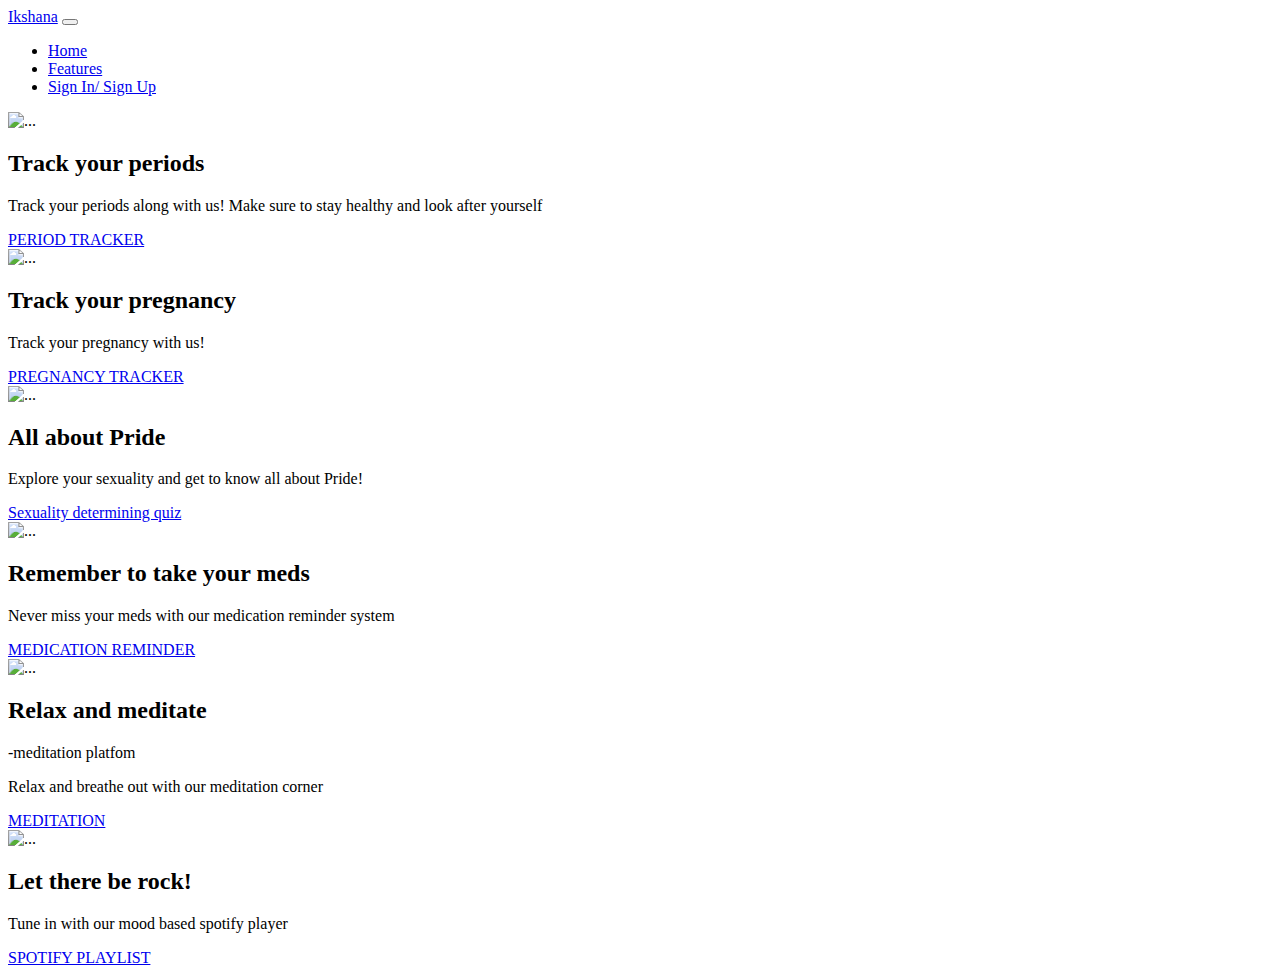
==== features.html @ ff48ab9d "Add files via upload" ====
<!DOCTYPE html>
<html lan='en'>

<head>
    <link rel="stylesheet" href="css/features.css" />
    <link rel="preconnect" href="https://fonts.googleapis.com">
        <link rel="preconnect" href="https://fonts.gstatic.com" crossorigin>
        <link href="https://fonts.googleapis.com/css2?family=Kaushan+Script&display=swap" rel="stylesheet">
</head>

<body style="background-color:rgb(255, 255, 255);"></body>

<body id="page-top">
    <nav class="navbar navbar-expand-lg navbar-dark navbar-custom fixed-top">
        <div class="container px-5">
            <a class="navbar-brand" href="#page-top">Ikshana</a>
            <button class="navbar-toggler" type="button" data-bs-toggle="collapse" data-bs-target="#navbarResponsive"
                aria-controls="navbarResponsive" aria-expanded="false" aria-label="Toggle navigation"><span
                    class="navbar-toggler-icon"></span></button>
            <div class="collapse navbar-collapse" id="navbarResponsive">
                <ul class="navbar-nav ms-auto">
                    <li class="nav-item"><a class="nav-link" href="home.html">Home</a></li>
                    <li class="nav-item"><a class="nav-link" href="features.html">Features</a></li>
                    <li class="nav-item"><a class="nav-link" href="login/login.html">Sign In/ Sign Up</a></li>
                    <div id="google_translate_element"></div>

                </ul>
            </div>
        </div>
    </nav>

    <div class="alan-btn"></div>
    
        <section>
            <div class="container px-5">
                <div class="row gx-5 align-items-center">
                    <div class="col-lg-6">
                        <div class="p-5"><img class="img-fluid rounded-circle" src="assets/img/5.png" alt="..." /></div>
                    </div>
                    <div class="col-lg-6">
                        <div class="p-5">
                            <h2 class="display-4">Track your periods</h2>

                            <p>Track your periods along with us! Make sure to stay healthy and look after yourself</p>
                            <a class="btn btn-primary btn-xl rounded-pill mt-5" href="period tracker/index.html">PERIOD TRACKER</a>
                            
                            
                            <!-- <p>-mood enhancing games</p> -->
                    </div>
                </div>
            </div>
        </div>
    </section>
    <!-- Content section 1-->
    <section id="scroll">
        <div class="container px-5">
            <div class="row gx-5 align-items-center">
                <div class="col-lg-6 order-lg-2">
                    <div class="p-5"><img class="img-fluid rounded-circle" src="assets/img/w.png" alt="..." /></div>
                </div>
                <div class="col-lg-6 order-lg-1">
                    <div class="p-5">
                        <h2 class="display-4">Track your pregnancy</h2>
                        <p>Track your pregnancy with us!</p>
                        <a class="btn btn-primary btn-xl rounded-pill mt-5" href="pregnancy_tracker/main.html">PREGNANCY
                            TRACKER</a>
                        

                    </div>
                </div>
            </div>
        </div>
    </section>
    <!-- Content section 2-->
    <section>
        <div class="container px-5">
            <div class="row gx-5 align-items-center">
                <div class="col-lg-6">
                    <div class="p-5"><img class="img-fluid rounded-circle"
                            src="assets/img/Screenshot 2022-05-06 at 13-50-47 website.png" alt="..." /></div>
                </div>
                <div class="col-lg-6">
                    <div class="p-5">
                        <h2 class="display-4">All about Pride</h2>
                        <p>Explore your sexuality and get to know all about Pride!</p>
                        <a class="btn btn-primary btn-xl rounded-pill mt-5" href="pride/pride.html">Sexuality
                            determining quiz</a>
                       
                    </div>
                </div>
            </div>
        </div>
    </section>
    <!-- Content section 3-->
    <section>
        <div class="container px-5">
            <div class="row gx-5 align-items-center">
                <div class="col-lg-6 order-lg-2">
                    <div class="p-5"><img class="img-fluid rounded-circle" src="assets/img/6.png" alt="..." /></div>
                </div>
                <div class="col-lg-6 order-lg-1">
                    <div class="p-5">
                        <h2 class="display-4">Remember to take your meds</h2>
                        <p>Never miss your meds with our medication reminder system</p>
                        <a class="btn btn-primary btn-xl rounded-pill mt-5"
                            href="medications_list/index.html">MEDICATION REMINDER</a>
                        
                    </div>
                </div>
            </div>
        </div>
    </section>
    <!-- Content section 4-->
    <section>
        <div class="container px-5">
            <div class="row gx-5 align-items-center">
                <div class="col-lg-6">
                    <div class="p-5"><img class="img-fluid rounded-circle" src="assets/img/2.jpg" alt="..." /></div>
                </div>
                <div class="col-lg-6">
                    <div class="p-5">
                        <h2 class="display-4">Relax and meditate</h2>
                        <p>-meditation platfom</p>
                        <p>Relax and breathe out with our meditation corner</p>
                        <a class="btn btn-primary btn-xl rounded-pill mt-5" href="meditation/index.html">MEDITATION</a>
                    </div>
                </div>
            </div>
        </div>
    </section>
    <!-- Content section 5-->
    <section>
        <div class="container px-5">
            <div class="row gx-5 align-items-center">
                <div class="col-lg-6 order-lg-2">
                    <div class="p-5"><img class="img-fluid rounded-circle" src="assets/img/4.png" alt="..." /></div>
                </div>
                <div class="col-lg-6 order-lg-1">
                    <div class="p-5">
                        <h2 class="display-4">Let there be rock!</h2>
                        <p>Tune in with our mood based spotify player</p>
                        <a class="btn btn-primary btn-xl rounded-pill mt-5" href="/playlist/index.html">SPOTIFY
                            PLAYLIST</a>
                    </div>
                </div>
            </div>
    </section>

    

    <script>
        var alanBtnInstance = alanBtn({
            key: "b0ca2efcc6668f9c048678373503c6542e956eca572e1d8b807a3e2338fdd0dc/stage",

            onCommand: function (commandData) {
                if (commandData.command === "features") {
                    //call client code that will react on the received command
                    console.log('anything')
                    window.location = ('http://127.0.0.1:5500/features.html')
                }

                if (commandData.command === "pergnancy") {
                    window.location = ('http://127.0.0.1:5500/pregnancy_tracker/main.html')
                }

                if (commandData.command === "meditate") {
                    window.location = ('http://127.0.0.1:5500/meditation/mediPlayer.html')
                }
            },

            rootEl: document.getElementById("alan-btn"),
        });
    </script>

    <script type="text/javascript">
        function googleTranslateElementInit() {
            new google.translate.TranslateElement({ pageLanguage: 'en' }, 'google_translate_element');
        }
    </script>

    <script type="text/javascript"
        src="//translate.google.com/translate_a/element.js?cb=googleTranslateElementInit"></script>

</body>

</html>
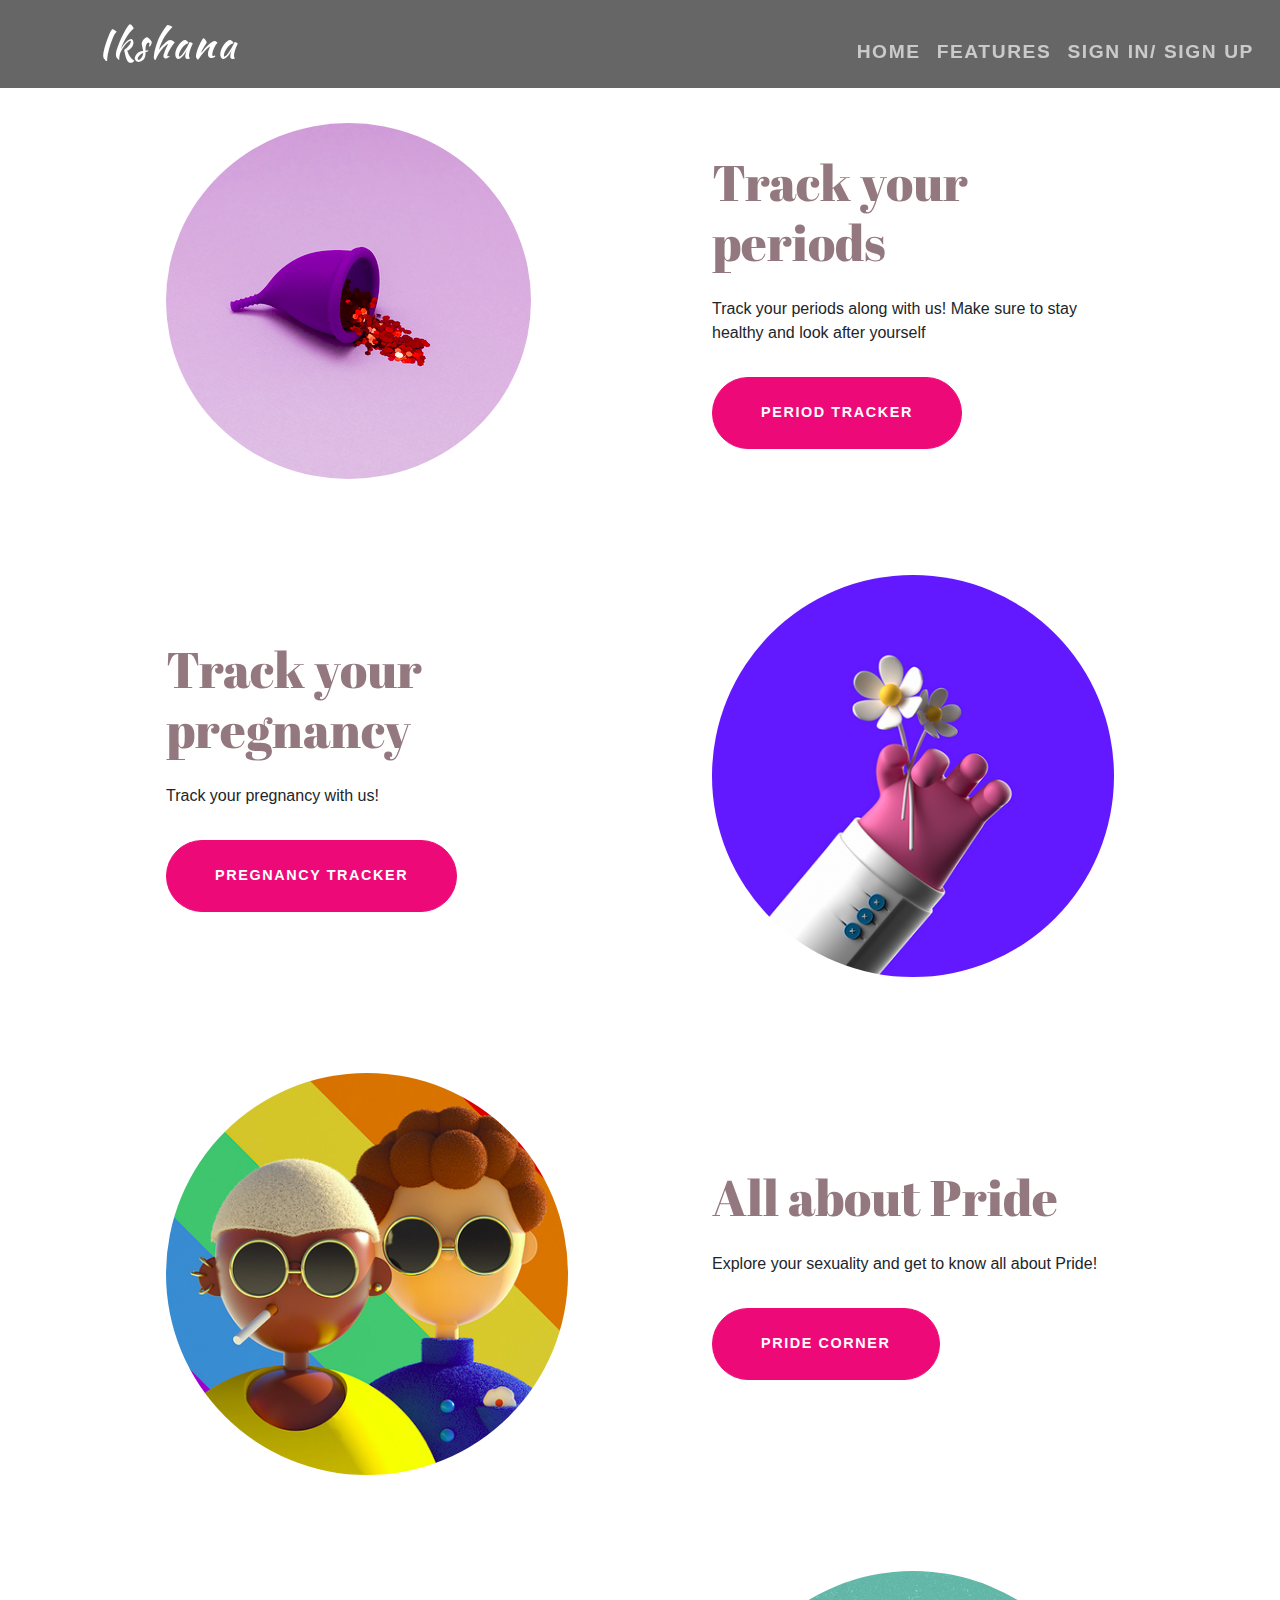
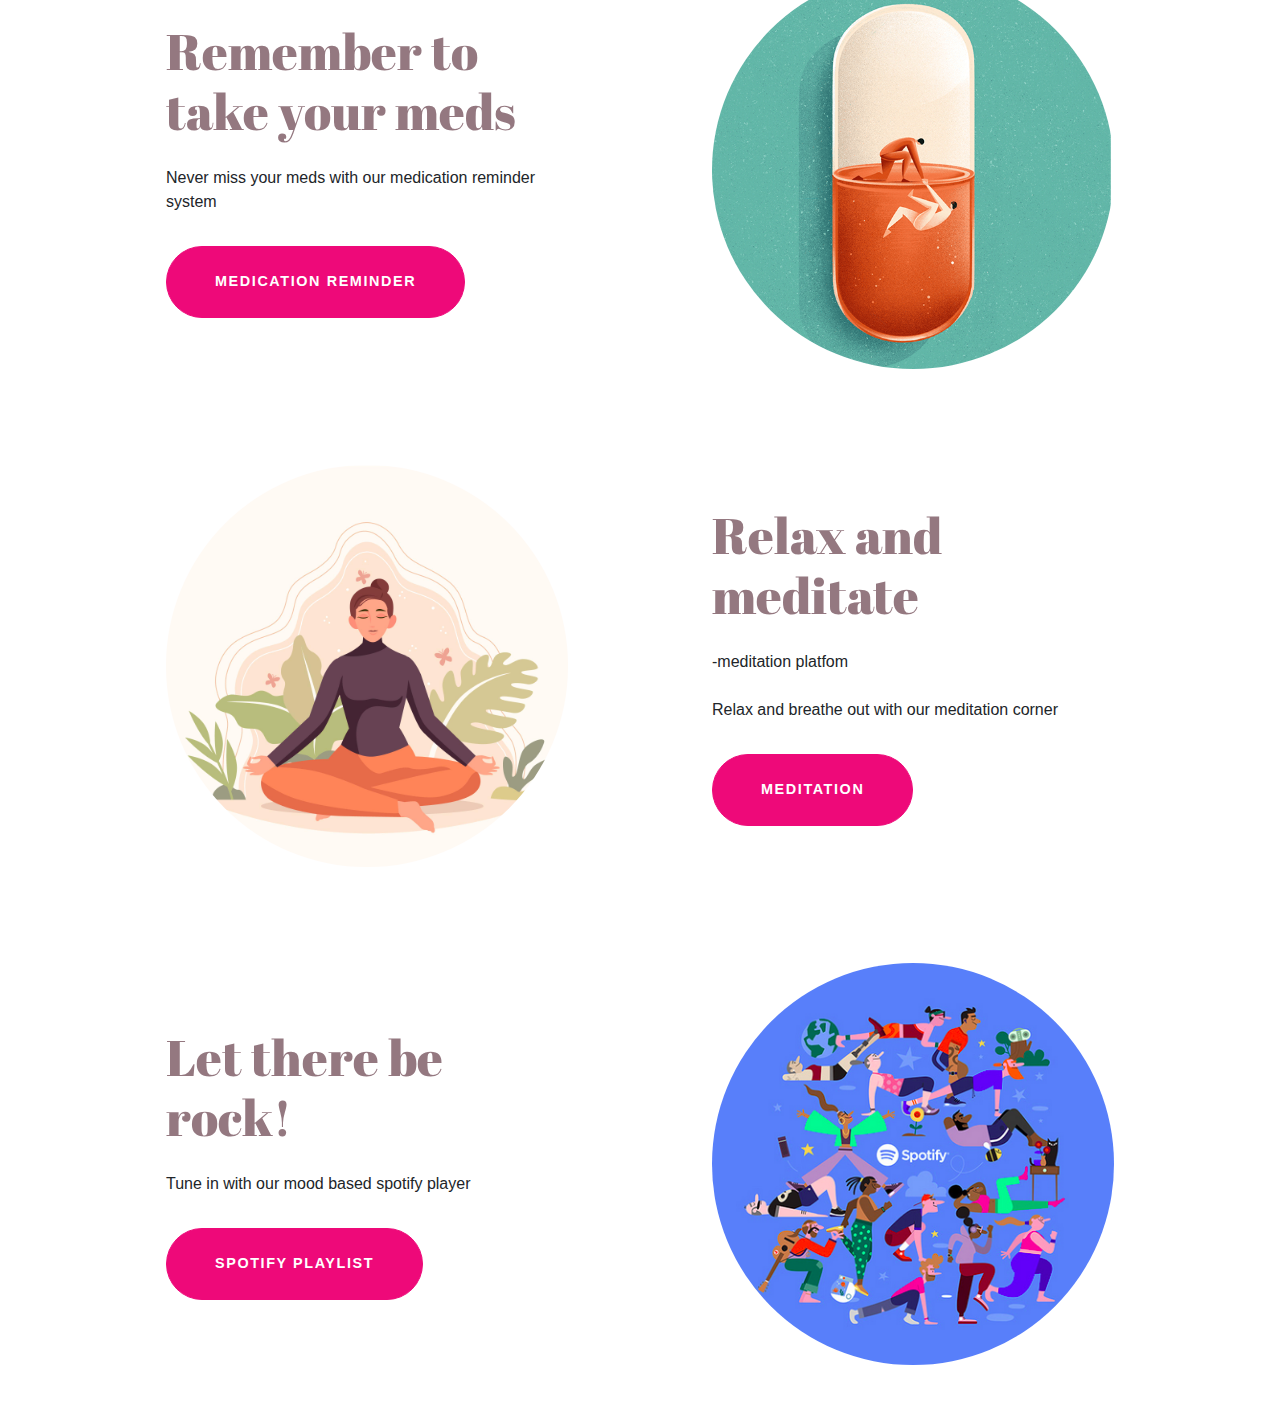
==== commit 587ca0a9: "update period and pregnancy tracker" ====
--- a/features.html
+++ b/features.html
@@ -83,8 +83,7 @@
                     <div class="p-5">
                         <h2 class="display-4">All about Pride</h2>
                         <p>Explore your sexuality and get to know all about Pride!</p>
-                        <a class="btn btn-primary btn-xl rounded-pill mt-5" href="pride/pride.html">Sexuality
-                            determining quiz</a>
+                        <a class="btn btn-primary btn-xl rounded-pill mt-5" href="pride/pride.html">Pride Corner</a>
                        
                     </div>
                 </div>
@@ -122,7 +121,7 @@
                         <h2 class="display-4">Relax and meditate</h2>
                         <p>-meditation platfom</p>
                         <p>Relax and breathe out with our meditation corner</p>
-                        <a class="btn btn-primary btn-xl rounded-pill mt-5" href="meditation/index.html">MEDITATION</a>
+                        <a class="btn btn-primary btn-xl rounded-pill mt-5" href="meditation/mediPlayer.html">MEDITATION</a>
                     </div>
                 </div>
             </div>
--- a/css/features.css
+++ b/css/features.css
@@ -0,0 +1,12412 @@
+@charset "UTF-8";
+
+@import url('https://fonts.googleapis.com/css2?family=Abril+Fatface&family=Corinthia:wght@400;700&family=Estonia&family=Meow+Script&family=MonteCarlo&family=Ubuntu&display=swap');
+/*!
+* Start Bootstrap - One Page Wonder v6.0.5 (https://startbootstrap.com/theme/one-page-wonder)
+* Copyright 2013-2022 Start Bootstrap
+* Licensed under MIT (https://github.com/StartBootstrap/startbootstrap-one-page-wonder/blob/master/LICENSE)
+*/
+/*!
+ * Bootstrap v5.1.3 (https://getbootstrap.com/)
+ * Copyright 2011-2021 The Bootstrap Authors
+ * Copyright 2011-2021 Twitter, Inc.
+ * Licensed under MIT (https://github.com/twbs/bootstrap/blob/main/LICENSE)
+ */
+
+body {
+  background-color: rgb(70, 153, 180);
+}
+
+:root {
+  --bs-blue: #0d6efd;
+  --bs-indigo: #6610f2;
+  --bs-purple: #6f42c1;
+  --bs-pink: #ee0979;
+  --bs-red: #dc3545;
+  --bs-orange: #ff6a00;
+  --bs-yellow: #ffc107;
+  --bs-green: #198754;
+  --bs-teal: #20c997;
+  --bs-cyan: #0dcaf0;
+  --bs-white: #fff;
+  --bs-gray: #6c757d;
+  --bs-gray-dark: #343a40;
+  --bs-gray-100: #f8f9fa;
+  --bs-gray-200: #e9ecef;
+  --bs-gray-300: #dee2e6;
+  --bs-gray-400: #ced4da;
+  --bs-gray-500: #adb5bd;
+  --bs-gray-600: #6c757d;
+  --bs-gray-700: #495057;
+  --bs-gray-800: #343a40;
+  --bs-gray-900: #212529;
+  --bs-primary: #ee0979;
+  --bs-secondary: #ff6a00;
+  --bs-success: #198754;
+  --bs-info: #0dcaf0;
+  --bs-warning: #ffc107;
+  --bs-danger: #dc3545;
+  --bs-light: #f8f9fa;
+  --bs-dark: #212529;
+  --bs-primary-rgb: 238, 9, 121;
+  --bs-secondary-rgb: 255, 106, 0;
+  --bs-success-rgb: 25, 135, 84;
+  --bs-info-rgb: 13, 202, 240;
+  --bs-warning-rgb: 255, 193, 7;
+  --bs-danger-rgb: 220, 53, 69;
+  --bs-light-rgb: 248, 249, 250;
+  --bs-dark-rgb: 33, 37, 41;
+  --bs-white-rgb: 255, 255, 255;
+  --bs-black-rgb: 0, 0, 0;
+  --bs-body-color-rgb: 33, 37, 41;
+  --bs-body-bg-rgb: 255, 255, 255;
+  --bs-font-sans-serif: system-ui, -apple-system, "Segoe UI", Roboto, "Helvetica Neue", Arial, "Noto Sans", "Liberation Sans", sans-serif, "Apple Color Emoji", "Segoe UI Emoji", "Segoe UI Symbol", "Noto Color Emoji";
+  --bs-font-monospace: SFMono-Regular, Menlo, Monaco, Consolas, "Liberation Mono", "Courier New", monospace;
+  --bs-gradient: linear-gradient(180deg, rgba(255, 255, 255, 0.15), rgba(255, 255, 255, 0));
+  --bs-body-font-family: Lato, -apple-system, BlinkMacSystemFont, Segoe UI, Roboto, Helvetica Neue, Arial, sans-serif, Apple Color Emoji, Segoe UI Emoji, Segoe UI Symbol, Noto Color Emoji;
+  --bs-body-font-size: 1rem;
+  --bs-body-font-weight: 400;
+  --bs-body-line-height: 1.5;
+  --bs-body-color: #212529;
+  --bs-body-bg: #fff;
+}
+
+*,
+*::before,
+*::after {
+  box-sizing: border-box;
+}
+
+@media (prefers-reduced-motion: no-preference) {
+  :root {
+    scroll-behavior: smooth;
+  }
+}
+
+body {
+  margin: 0;
+  font-family: var(--bs-body-font-family);
+  font-size: var(--bs-body-font-size);
+  font-weight: var(--bs-body-font-weight);
+  line-height: var(--bs-body-line-height);
+  color: var(--bs-body-color);
+  text-align: var(--bs-body-text-align);
+  background-color: var(--bs-body-bg);
+  -webkit-text-size-adjust: 100%;
+  -webkit-tap-highlight-color: rgba(0, 0, 0, 0);
+  padding-top: 75px;
+}
+
+hr {
+  margin: 1rem 0;
+  color: inherit;
+  background-color: currentColor;
+  border: 0;
+  opacity: 0.25;
+}
+
+hr:not([size]) {
+  height: 1px;
+}
+
+h6,
+.h6,
+h5,
+.h5,
+h4,
+.h4,
+h3,
+.h3,
+h2,
+.h2,
+h1,
+.h1 {
+  margin-top: 0;
+  margin-bottom: 0.5rem;
+  font-family: "Catamaran", -apple-system, BlinkMacSystemFont, "Segoe UI", Roboto, "Helvetica Neue", Arial, sans-serif, "Apple Color Emoji", "Segoe UI Emoji", "Segoe UI Symbol", "Noto Color Emoji";
+  font-weight: 800;
+  line-height: 1.2;
+}
+
+h1,
+.h1 {
+  font-size: calc(1.375rem + 1.5vw);
+}
+
+@media (min-width: 1200px) {
+
+  h1,
+  .h1 {
+    font-size: 2.5rem;
+  }
+}
+
+h2,
+.h2 {
+  font-size: calc(1.325rem + 0.9vw);
+}
+
+@media (min-width: 1200px) {
+
+  h2,
+  .h2 {
+    font-size: 2rem;
+  }
+}
+
+h3,
+.h3 {
+  font-size: calc(1.3rem + 0.6vw);
+}
+
+@media (min-width: 1200px) {
+
+  h3,
+  .h3 {
+    font-size: 1.75rem;
+  }
+}
+
+h4,
+.h4 {
+  font-size: calc(1.275rem + 0.3vw);
+}
+
+@media (min-width: 1200px) {
+
+  h4,
+  .h4 {
+    font-size: 1.5rem;
+  }
+}
+
+h5,
+.h5 {
+  font-size: 1.25rem;
+}
+
+h6,
+.h6 {
+  font-size: 1rem;
+}
+
+p {
+  margin-top: 1.5rem;
+  margin-bottom: 1rem;
+}
+
+abbr[title],
+abbr[data-bs-original-title] {
+  -webkit-text-decoration: underline dotted;
+  text-decoration: underline dotted;
+  cursor: help;
+  -webkit-text-decoration-skip-ink: none;
+  text-decoration-skip-ink: none;
+}
+
+address {
+  margin-bottom: 1rem;
+  font-style: normal;
+  line-height: inherit;
+}
+
+ol,
+ul {
+  padding-left: 2rem;
+}
+
+ol,
+ul,
+dl {
+  margin-top: 0;
+  margin-bottom: 1rem;
+}
+
+ol ol,
+ul ul,
+ol ul,
+ul ol {
+  margin-bottom: 0;
+}
+
+dt {
+  font-weight: 700;
+}
+
+dd {
+  margin-bottom: 0.5rem;
+  margin-left: 0;
+}
+
+blockquote {
+  margin: 0 0 1rem;
+}
+
+b,
+strong {
+  font-weight: bolder;
+}
+
+small,
+.small {
+  font-size: 0.875em;
+}
+
+mark,
+.mark {
+  padding: 0.2em;
+  background-color: #fcf8e3;
+}
+
+sub,
+sup {
+  position: relative;
+  font-size: 0.75em;
+  line-height: 0;
+  vertical-align: baseline;
+}
+
+sub {
+  bottom: -0.25em;
+}
+
+sup {
+  top: -0.5em;
+}
+
+a {
+  color: #ee0979;
+  text-decoration: underline;
+}
+
+a:hover {
+  color: #be0761;
+}
+
+a:not([href]):not([class]),
+a:not([href]):not([class]):hover {
+  color: inherit;
+  text-decoration: none;
+}
+
+pre,
+code,
+kbd,
+samp {
+  font-family: var(--bs-font-monospace);
+  font-size: 1em;
+  direction: ltr
+    /* rtl:ignore */
+  ;
+  unicode-bidi: bidi-override;
+}
+
+pre {
+  display: block;
+  margin-top: 0;
+  margin-bottom: 1rem;
+  overflow: auto;
+  font-size: 0.875em;
+}
+
+pre code {
+  font-size: inherit;
+  color: inherit;
+  word-break: normal;
+}
+
+code {
+  font-size: 0.875em;
+  color: #ee0979;
+  word-wrap: break-word;
+}
+
+a>code {
+  color: inherit;
+}
+
+kbd {
+  padding: 0.2rem 0.4rem;
+  font-size: 0.875em;
+  color: #fff;
+  background-color: #212529;
+  border-radius: 0.2rem;
+}
+
+kbd kbd {
+  padding: 0;
+  font-size: 1em;
+  font-weight: 700;
+}
+
+figure {
+  margin: 0 0 1rem;
+}
+
+img,
+svg {
+  vertical-align: middle;
+}
+
+table {
+  caption-side: bottom;
+  border-collapse: collapse;
+}
+
+caption {
+  padding-top: 0.5rem;
+  padding-bottom: 0.5rem;
+  color: #6c757d;
+  text-align: left;
+}
+
+th {
+  text-align: inherit;
+  text-align: -webkit-match-parent;
+}
+
+thead,
+tbody,
+tfoot,
+tr,
+td,
+th {
+  border-color: inherit;
+  border-style: solid;
+  border-width: 0;
+}
+
+label {
+  display: inline-block;
+}
+
+button {
+  border-radius: 0;
+}
+
+button:focus:not(:focus-visible) {
+  outline: 0;
+}
+
+input,
+button,
+select,
+optgroup,
+textarea {
+  margin: 0;
+  font-family: inherit;
+  font-size: inherit;
+  line-height: inherit;
+}
+
+button,
+select {
+  text-transform: none;
+}
+
+[role=button] {
+  cursor: pointer;
+}
+
+select {
+  word-wrap: normal;
+}
+
+select:disabled {
+  opacity: 1;
+}
+
+[list]::-webkit-calendar-picker-indicator {
+  display: none;
+}
+
+button,
+[type=button],
+[type=reset],
+[type=submit] {
+  -webkit-appearance: button;
+}
+
+button:not(:disabled),
+[type=button]:not(:disabled),
+[type=reset]:not(:disabled),
+[type=submit]:not(:disabled) {
+  cursor: pointer;
+}
+
+::-moz-focus-inner {
+  padding: 0;
+  border-style: none;
+}
+
+textarea {
+  resize: vertical;
+}
+
+fieldset {
+  min-width: 0;
+  padding: 0;
+  margin: 0;
+  border: 0;
+}
+
+legend {
+  float: left;
+  width: 100%;
+  padding: 0;
+  margin-bottom: 0.5rem;
+  font-size: calc(1.275rem + 0.3vw);
+  line-height: inherit;
+}
+
+@media (min-width: 1200px) {
+  legend {
+    font-size: 1.5rem;
+  }
+}
+
+legend+* {
+  clear: left;
+}
+
+::-webkit-datetime-edit-fields-wrapper,
+::-webkit-datetime-edit-text,
+::-webkit-datetime-edit-minute,
+::-webkit-datetime-edit-hour-field,
+::-webkit-datetime-edit-day-field,
+::-webkit-datetime-edit-month-field,
+::-webkit-datetime-edit-year-field {
+  padding: 0;
+}
+
+::-webkit-inner-spin-button {
+  height: auto;
+}
+
+[type=search] {
+  outline-offset: -2px;
+  -webkit-appearance: textfield;
+}
+
+/* rtl:raw:
+[type="tel"],
+[type="url"],
+[type="email"],
+[type="number"] {
+  direction: ltr;
+}
+*/
+::-webkit-search-decoration {
+  -webkit-appearance: none;
+}
+
+::-webkit-color-swatch-wrapper {
+  padding: 0;
+}
+
+::-webkit-file-upload-button {
+  font: inherit;
+}
+
+::file-selector-button {
+  font: inherit;
+}
+
+::-webkit-file-upload-button {
+  font: inherit;
+  -webkit-appearance: button;
+}
+
+output {
+  display: inline-block;
+}
+
+iframe {
+  border: 0;
+}
+
+summary {
+  display: list-item;
+  cursor: pointer;
+}
+
+progress {
+  vertical-align: baseline;
+}
+
+[hidden] {
+  display: none !important;
+}
+
+.lead {
+  font-size: 1.25rem;
+  font-weight: 300;
+}
+
+.display-1 {
+  font-size: calc(1.625rem + 4.5vw);
+  font-weight: 300;
+  line-height: 1.2;
+}
+
+@media (min-width: 1200px) {
+  .display-1 {
+    font-size: 5rem;
+  }
+}
+
+.display-2 {
+  font-size: calc(1.575rem + 3.9vw);
+  font-weight: 300;
+  line-height: 1.2;
+}
+
+@media (min-width: 1200px) {
+  .display-2 {
+    font-size: 4.5rem;
+  }
+}
+
+.display-3 {
+  font-size: calc(1.525rem + 3.3vw);
+  font-weight: 300;
+  line-height: 1.2;
+}
+
+@media (min-width: 1200px) {
+  .display-3 {
+    font-size: 4rem;
+  }
+}
+
+.display-4 {
+  font-size: calc(1.275rem + 2.3vw) !important;
+  font-weight: 300;
+  line-height: 1.2;
+  font-family: 'Abril Fatface', cursive;
+  color: rgba(110, 72, 83, 0.736);
+}
+
+@media (min-width: 1200px) {
+  .display-4 {
+    font-size: 3.5rem;
+  }
+}
+
+.display-5 {
+  font-size: calc(1.425rem + 2.1vw);
+  font-weight: 300;
+  line-height: 1.2;
+}
+
+@media (min-width: 1200px) {
+  .display-5 {
+    font-size: 3rem;
+  }
+}
+
+.display-6 {
+  font-size: calc(1.375rem + 1.5vw);
+  font-weight: 300;
+  line-height: 1.2;
+}
+
+@media (min-width: 1200px) {
+  .display-6 {
+    font-size: 2.5rem;
+  }
+}
+
+.list-unstyled {
+  padding-left: 0;
+  list-style: none;
+}
+
+.list-inline {
+  padding-left: 0;
+  list-style: none;
+}
+
+.list-inline-item {
+  display: inline-block;
+}
+
+.list-inline-item:not(:last-child) {
+  margin-right: 0.5rem;
+}
+
+.initialism {
+  font-size: 0.875em;
+  text-transform: uppercase;
+}
+
+.blockquote {
+  margin-bottom: 1rem;
+  font-size: 1.25rem;
+}
+
+.blockquote> :last-child {
+  margin-bottom: 0;
+}
+
+.blockquote-footer {
+  margin-top: -1rem;
+  margin-bottom: 1rem;
+  font-size: 0.875em;
+  color: #6c757d;
+}
+
+.blockquote-footer::before {
+  content: "— ";
+}
+
+.img-fluid {
+  max-width: 100%;
+  height: auto;
+}
+
+.img-thumbnail {
+  padding: 0.25rem;
+  background-color: #fff;
+  border: 1px solid #dee2e6;
+  border-radius: 0.25rem;
+  max-width: 100%;
+  height: auto;
+}
+
+.figure {
+  display: inline-block;
+}
+
+.figure-img {
+  margin-bottom: 0.5rem;
+  line-height: 1;
+}
+
+.figure-caption {
+  font-size: 0.875em;
+  color: #6c757d;
+}
+
+.container,
+.container-fluid,
+.container-xxl,
+.container-xl,
+.container-lg,
+.container-md,
+.container-sm {
+  width: 100%;
+  padding-right: var(--bs-gutter-x, 0.75rem);
+  padding-left: var(--bs-gutter-x, 0.75rem);
+  margin-right: auto;
+  margin-left: auto;
+}
+
+@media (min-width: 576px) {
+
+  .container-sm,
+  .container {
+    max-width: 540px;
+  }
+}
+
+@media (min-width: 768px) {
+
+  .container-md,
+  .container-sm,
+  .container {
+    max-width: 720px;
+  }
+}
+
+@media (min-width: 992px) {
+
+  .container-lg,
+  .container-md,
+  .container-sm,
+  .container {
+    max-width: 960px;
+  }
+}
+
+@media (min-width: 1200px) {
+
+  .container-xl,
+  .container-lg,
+  .container-md,
+  .container-sm,
+  .container {
+    max-width: 1140px;
+  }
+}
+
+@media (min-width: 1400px) {
+
+  .container-xxl,
+  .container-xl,
+  .container-lg,
+  .container-md,
+  .container-sm,
+  .container {
+    max-width: 1320px;
+  }
+}
+
+.row {
+  --bs-gutter-x: 1.5rem;
+  --bs-gutter-y: 0;
+  display: flex;
+  flex-wrap: wrap;
+  margin-top: calc(-1 * var(--bs-gutter-y));
+  margin-right: calc(-0.5 * var(--bs-gutter-x));
+  margin-left: calc(-0.5 * var(--bs-gutter-x));
+}
+
+.row>* {
+  flex-shrink: 0;
+  width: 100%;
+  max-width: 100%;
+  padding-right: calc(var(--bs-gutter-x) * 0.5);
+  padding-left: calc(var(--bs-gutter-x) * 0.5);
+  margin-top: var(--bs-gutter-y);
+}
+
+.col {
+  flex: 1 0 0%;
+}
+
+.row-cols-auto>* {
+  flex: 0 0 auto;
+  width: auto;
+}
+
+.row-cols-1>* {
+  flex: 0 0 auto;
+  width: 100%;
+}
+
+.row-cols-2>* {
+  flex: 0 0 auto;
+  width: 50%;
+}
+
+.row-cols-3>* {
+  flex: 0 0 auto;
+  width: 33.3333333333%;
+}
+
+.row-cols-4>* {
+  flex: 0 0 auto;
+  width: 25%;
+}
+
+.row-cols-5>* {
+  flex: 0 0 auto;
+  width: 20%;
+}
+
+.row-cols-6>* {
+  flex: 0 0 auto;
+  width: 16.6666666667%;
+}
+
+.col-auto {
+  flex: 0 0 auto;
+  width: auto;
+}
+
+.col-1 {
+  flex: 0 0 auto;
+  width: 8.33333333%;
+}
+
+.col-2 {
+  flex: 0 0 auto;
+  width: 16.66666667%;
+}
+
+.col-3 {
+  flex: 0 0 auto;
+  width: 25%;
+}
+
+.col-4 {
+  flex: 0 0 auto;
+  width: 33.33333333%;
+}
+
+.col-5 {
+  flex: 0 0 auto;
+  width: 41.66666667%;
+}
+
+.col-6 {
+  flex: 0 0 auto;
+  width: 50%;
+}
+
+.col-7 {
+  flex: 0 0 auto;
+  width: 58.33333333%;
+}
+
+.col-8 {
+  flex: 0 0 auto;
+  width: 66.66666667%;
+}
+
+.col-9 {
+  flex: 0 0 auto;
+  width: 75%;
+}
+
+.col-10 {
+  flex: 0 0 auto;
+  width: 83.33333333%;
+}
+
+.col-11 {
+  flex: 0 0 auto;
+  width: 91.66666667%;
+}
+
+.col-12 {
+  flex: 0 0 auto;
+  width: 100%;
+}
+
+.offset-1 {
+  margin-left: 8.33333333%;
+}
+
+.offset-2 {
+  margin-left: 16.66666667%;
+}
+
+.offset-3 {
+  margin-left: 25%;
+}
+
+.offset-4 {
+  margin-left: 33.33333333%;
+}
+
+.offset-5 {
+  margin-left: 41.66666667%;
+}
+
+.offset-6 {
+  margin-left: 50%;
+}
+
+.offset-7 {
+  margin-left: 58.33333333%;
+}
+
+.offset-8 {
+  margin-left: 66.66666667%;
+}
+
+.offset-9 {
+  margin-left: 75%;
+}
+
+.offset-10 {
+  margin-left: 83.33333333%;
+}
+
+.offset-11 {
+  margin-left: 91.66666667%;
+}
+
+.g-0,
+.gx-0 {
+  --bs-gutter-x: 0;
+}
+
+.g-0,
+.gy-0 {
+  --bs-gutter-y: 0;
+}
+
+.g-1,
+.gx-1 {
+  --bs-gutter-x: 0.25rem;
+}
+
+.g-1,
+.gy-1 {
+  --bs-gutter-y: 0.25rem;
+}
+
+.g-2,
+.gx-2 {
+  --bs-gutter-x: 0.5rem;
+}
+
+.g-2,
+.gy-2 {
+  --bs-gutter-y: 0.5rem;
+}
+
+.g-3,
+.gx-3 {
+  --bs-gutter-x: 1rem;
+}
+
+.g-3,
+.gy-3 {
+  --bs-gutter-y: 1rem;
+}
+
+.g-4,
+.gx-4 {
+  --bs-gutter-x: 1.5rem;
+}
+
+.g-4,
+.gy-4 {
+  --bs-gutter-y: 1.5rem;
+}
+
+.g-5,
+.gx-5 {
+  --bs-gutter-x: 3rem;
+}
+
+.g-5,
+.gy-5 {
+  --bs-gutter-y: 3rem;
+}
+
+@media (min-width: 576px) {
+  .col-sm {
+    flex: 1 0 0%;
+  }
+
+  .row-cols-sm-auto>* {
+    flex: 0 0 auto;
+    width: auto;
+  }
+
+  .row-cols-sm-1>* {
+    flex: 0 0 auto;
+    width: 100%;
+  }
+
+  .row-cols-sm-2>* {
+    flex: 0 0 auto;
+    width: 50%;
+  }
+
+  .row-cols-sm-3>* {
+    flex: 0 0 auto;
+    width: 33.3333333333%;
+  }
+
+  .row-cols-sm-4>* {
+    flex: 0 0 auto;
+    width: 25%;
+  }
+
+  .row-cols-sm-5>* {
+    flex: 0 0 auto;
+    width: 20%;
+  }
+
+  .row-cols-sm-6>* {
+    flex: 0 0 auto;
+    width: 16.6666666667%;
+  }
+
+  .col-sm-auto {
+    flex: 0 0 auto;
+    width: auto;
+  }
+
+  .col-sm-1 {
+    flex: 0 0 auto;
+    width: 8.33333333%;
+  }
+
+  .col-sm-2 {
+    flex: 0 0 auto;
+    width: 16.66666667%;
+  }
+
+  .col-sm-3 {
+    flex: 0 0 auto;
+    width: 25%;
+  }
+
+  .col-sm-4 {
+    flex: 0 0 auto;
+    width: 33.33333333%;
+  }
+
+  .col-sm-5 {
+    flex: 0 0 auto;
+    width: 41.66666667%;
+  }
+
+  .col-sm-6 {
+    flex: 0 0 auto;
+    width: 50%;
+  }
+
+  .col-sm-7 {
+    flex: 0 0 auto;
+    width: 58.33333333%;
+  }
+
+  .col-sm-8 {
+    flex: 0 0 auto;
+    width: 66.66666667%;
+  }
+
+  .col-sm-9 {
+    flex: 0 0 auto;
+    width: 75%;
+  }
+
+  .col-sm-10 {
+    flex: 0 0 auto;
+    width: 83.33333333%;
+  }
+
+  .col-sm-11 {
+    flex: 0 0 auto;
+    width: 91.66666667%;
+  }
+
+  .col-sm-12 {
+    flex: 0 0 auto;
+    width: 100%;
+  }
+
+  .offset-sm-0 {
+    margin-left: 0;
+  }
+
+  .offset-sm-1 {
+    margin-left: 8.33333333%;
+  }
+
+  .offset-sm-2 {
+    margin-left: 16.66666667%;
+  }
+
+  .offset-sm-3 {
+    margin-left: 25%;
+  }
+
+  .offset-sm-4 {
+    margin-left: 33.33333333%;
+  }
+
+  .offset-sm-5 {
+    margin-left: 41.66666667%;
+  }
+
+  .offset-sm-6 {
+    margin-left: 50%;
+  }
+
+  .offset-sm-7 {
+    margin-left: 58.33333333%;
+  }
+
+  .offset-sm-8 {
+    margin-left: 66.66666667%;
+  }
+
+  .offset-sm-9 {
+    margin-left: 75%;
+  }
+
+  .offset-sm-10 {
+    margin-left: 83.33333333%;
+  }
+
+  .offset-sm-11 {
+    margin-left: 91.66666667%;
+  }
+
+  .g-sm-0,
+  .gx-sm-0 {
+    --bs-gutter-x: 0;
+  }
+
+  .g-sm-0,
+  .gy-sm-0 {
+    --bs-gutter-y: 0;
+  }
+
+  .g-sm-1,
+  .gx-sm-1 {
+    --bs-gutter-x: 0.25rem;
+  }
+
+  .g-sm-1,
+  .gy-sm-1 {
+    --bs-gutter-y: 0.25rem;
+  }
+
+  .g-sm-2,
+  .gx-sm-2 {
+    --bs-gutter-x: 0.5rem;
+  }
+
+  .g-sm-2,
+  .gy-sm-2 {
+    --bs-gutter-y: 0.5rem;
+  }
+
+  .g-sm-3,
+  .gx-sm-3 {
+    --bs-gutter-x: 1rem;
+  }
+
+  .g-sm-3,
+  .gy-sm-3 {
+    --bs-gutter-y: 1rem;
+  }
+
+  .g-sm-4,
+  .gx-sm-4 {
+    --bs-gutter-x: 1.5rem;
+  }
+
+  .g-sm-4,
+  .gy-sm-4 {
+    --bs-gutter-y: 1.5rem;
+  }
+
+  .g-sm-5,
+  .gx-sm-5 {
+    --bs-gutter-x: 3rem;
+  }
+
+  .g-sm-5,
+  .gy-sm-5 {
+    --bs-gutter-y: 3rem;
+  }
+}
+
+@media (min-width: 768px) {
+  .col-md {
+    flex: 1 0 0%;
+  }
+
+  .row-cols-md-auto>* {
+    flex: 0 0 auto;
+    width: auto;
+  }
+
+  .row-cols-md-1>* {
+    flex: 0 0 auto;
+    width: 100%;
+  }
+
+  .row-cols-md-2>* {
+    flex: 0 0 auto;
+    width: 50%;
+  }
+
+  .row-cols-md-3>* {
+    flex: 0 0 auto;
+    width: 33.3333333333%;
+  }
+
+  .row-cols-md-4>* {
+    flex: 0 0 auto;
+    width: 25%;
+  }
+
+  .row-cols-md-5>* {
+    flex: 0 0 auto;
+    width: 20%;
+  }
+
+  .row-cols-md-6>* {
+    flex: 0 0 auto;
+    width: 16.6666666667%;
+  }
+
+  .col-md-auto {
+    flex: 0 0 auto;
+    width: auto;
+  }
+
+  .col-md-1 {
+    flex: 0 0 auto;
+    width: 8.33333333%;
+  }
+
+  .col-md-2 {
+    flex: 0 0 auto;
+    width: 16.66666667%;
+  }
+
+  .col-md-3 {
+    flex: 0 0 auto;
+    width: 25%;
+  }
+
+  .col-md-4 {
+    flex: 0 0 auto;
+    width: 33.33333333%;
+  }
+
+  .col-md-5 {
+    flex: 0 0 auto;
+    width: 41.66666667%;
+  }
+
+  .col-md-6 {
+    flex: 0 0 auto;
+    width: 50%;
+  }
+
+  .col-md-7 {
+    flex: 0 0 auto;
+    width: 58.33333333%;
+  }
+
+  .col-md-8 {
+    flex: 0 0 auto;
+    width: 66.66666667%;
+  }
+
+  .col-md-9 {
+    flex: 0 0 auto;
+    width: 75%;
+  }
+
+  .col-md-10 {
+    flex: 0 0 auto;
+    width: 83.33333333%;
+  }
+
+  .col-md-11 {
+    flex: 0 0 auto;
+    width: 91.66666667%;
+  }
+
+  .col-md-12 {
+    flex: 0 0 auto;
+    width: 100%;
+  }
+
+  .offset-md-0 {
+    margin-left: 0;
+  }
+
+  .offset-md-1 {
+    margin-left: 8.33333333%;
+  }
+
+  .offset-md-2 {
+    margin-left: 16.66666667%;
+  }
+
+  .offset-md-3 {
+    margin-left: 25%;
+  }
+
+  .offset-md-4 {
+    margin-left: 33.33333333%;
+  }
+
+  .offset-md-5 {
+    margin-left: 41.66666667%;
+  }
+
+  .offset-md-6 {
+    margin-left: 50%;
+  }
+
+  .offset-md-7 {
+    margin-left: 58.33333333%;
+  }
+
+  .offset-md-8 {
+    margin-left: 66.66666667%;
+  }
+
+  .offset-md-9 {
+    margin-left: 75%;
+  }
+
+  .offset-md-10 {
+    margin-left: 83.33333333%;
+  }
+
+  .offset-md-11 {
+    margin-left: 91.66666667%;
+  }
+
+  .g-md-0,
+  .gx-md-0 {
+    --bs-gutter-x: 0;
+  }
+
+  .g-md-0,
+  .gy-md-0 {
+    --bs-gutter-y: 0;
+  }
+
+  .g-md-1,
+  .gx-md-1 {
+    --bs-gutter-x: 0.25rem;
+  }
+
+  .g-md-1,
+  .gy-md-1 {
+    --bs-gutter-y: 0.25rem;
+  }
+
+  .g-md-2,
+  .gx-md-2 {
+    --bs-gutter-x: 0.5rem;
+  }
+
+  .g-md-2,
+  .gy-md-2 {
+    --bs-gutter-y: 0.5rem;
+  }
+
+  .g-md-3,
+  .gx-md-3 {
+    --bs-gutter-x: 1rem;
+  }
+
+  .g-md-3,
+  .gy-md-3 {
+    --bs-gutter-y: 1rem;
+  }
+
+  .g-md-4,
+  .gx-md-4 {
+    --bs-gutter-x: 1.5rem;
+  }
+
+  .g-md-4,
+  .gy-md-4 {
+    --bs-gutter-y: 1.5rem;
+  }
+
+  .g-md-5,
+  .gx-md-5 {
+    --bs-gutter-x: 3rem;
+  }
+
+  .g-md-5,
+  .gy-md-5 {
+    --bs-gutter-y: 3rem;
+  }
+}
+
+@media (min-width: 992px) {
+  .col-lg {
+    flex: 1 0 0%;
+  }
+
+  .row-cols-lg-auto>* {
+    flex: 0 0 auto;
+    width: auto;
+  }
+
+  .row-cols-lg-1>* {
+    flex: 0 0 auto;
+    width: 100%;
+  }
+
+  .row-cols-lg-2>* {
+    flex: 0 0 auto;
+    width: 50%;
+  }
+
+  .row-cols-lg-3>* {
+    flex: 0 0 auto;
+    width: 33.3333333333%;
+  }
+
+  .row-cols-lg-4>* {
+    flex: 0 0 auto;
+    width: 25%;
+  }
+
+  .row-cols-lg-5>* {
+    flex: 0 0 auto;
+    width: 20%;
+  }
+
+  .row-cols-lg-6>* {
+    flex: 0 0 auto;
+    width: 16.6666666667%;
+  }
+
+  .col-lg-auto {
+    flex: 0 0 auto;
+    width: auto;
+  }
+
+  .col-lg-1 {
+    flex: 0 0 auto;
+    width: 8.33333333%;
+  }
+
+  .col-lg-2 {
+    flex: 0 0 auto;
+    width: 16.66666667%;
+  }
+
+  .col-lg-3 {
+    flex: 0 0 auto;
+    width: 25%;
+  }
+
+  .col-lg-4 {
+    flex: 0 0 auto;
+    width: 33.33333333%;
+  }
+
+  .col-lg-5 {
+    flex: 0 0 auto;
+    width: 41.66666667%;
+  }
+
+  .col-lg-6 {
+    flex: 0 0 auto;
+    width: 50%;
+  }
+
+  .col-lg-7 {
+    flex: 0 0 auto;
+    width: 58.33333333%;
+  }
+
+  .col-lg-8 {
+    flex: 0 0 auto;
+    width: 66.66666667%;
+  }
+
+  .col-lg-9 {
+    flex: 0 0 auto;
+    width: 75%;
+  }
+
+  .col-lg-10 {
+    flex: 0 0 auto;
+    width: 83.33333333%;
+  }
+
+  .col-lg-11 {
+    flex: 0 0 auto;
+    width: 91.66666667%;
+  }
+
+  .col-lg-12 {
+    flex: 0 0 auto;
+    width: 100%;
+  }
+
+  .offset-lg-0 {
+    margin-left: 0;
+  }
+
+  .offset-lg-1 {
+    margin-left: 8.33333333%;
+  }
+
+  .offset-lg-2 {
+    margin-left: 16.66666667%;
+  }
+
+  .offset-lg-3 {
+    margin-left: 25%;
+  }
+
+  .offset-lg-4 {
+    margin-left: 33.33333333%;
+  }
+
+  .offset-lg-5 {
+    margin-left: 41.66666667%;
+  }
+
+  .offset-lg-6 {
+    margin-left: 50%;
+  }
+
+  .offset-lg-7 {
+    margin-left: 58.33333333%;
+  }
+
+  .offset-lg-8 {
+    margin-left: 66.66666667%;
+  }
+
+  .offset-lg-9 {
+    margin-left: 75%;
+  }
+
+  .offset-lg-10 {
+    margin-left: 83.33333333%;
+  }
+
+  .offset-lg-11 {
+    margin-left: 91.66666667%;
+  }
+
+  .g-lg-0,
+  .gx-lg-0 {
+    --bs-gutter-x: 0;
+  }
+
+  .g-lg-0,
+  .gy-lg-0 {
+    --bs-gutter-y: 0;
+  }
+
+  .g-lg-1,
+  .gx-lg-1 {
+    --bs-gutter-x: 0.25rem;
+  }
+
+  .g-lg-1,
+  .gy-lg-1 {
+    --bs-gutter-y: 0.25rem;
+  }
+
+  .g-lg-2,
+  .gx-lg-2 {
+    --bs-gutter-x: 0.5rem;
+  }
+
+  .g-lg-2,
+  .gy-lg-2 {
+    --bs-gutter-y: 0.5rem;
+  }
+
+  .g-lg-3,
+  .gx-lg-3 {
+    --bs-gutter-x: 1rem;
+  }
+
+  .g-lg-3,
+  .gy-lg-3 {
+    --bs-gutter-y: 1rem;
+  }
+
+  .g-lg-4,
+  .gx-lg-4 {
+    --bs-gutter-x: 1.5rem;
+  }
+
+  .g-lg-4,
+  .gy-lg-4 {
+    --bs-gutter-y: 1.5rem;
+  }
+
+  .g-lg-5,
+  .gx-lg-5 {
+    --bs-gutter-x: 3rem;
+  }
+
+  .g-lg-5,
+  .gy-lg-5 {
+    --bs-gutter-y: 3rem;
+  }
+}
+
+@media (min-width: 1200px) {
+  .col-xl {
+    flex: 1 0 0%;
+  }
+
+  .row-cols-xl-auto>* {
+    flex: 0 0 auto;
+    width: auto;
+  }
+
+  .row-cols-xl-1>* {
+    flex: 0 0 auto;
+    width: 100%;
+  }
+
+  .row-cols-xl-2>* {
+    flex: 0 0 auto;
+    width: 50%;
+  }
+
+  .row-cols-xl-3>* {
+    flex: 0 0 auto;
+    width: 33.3333333333%;
+  }
+
+  .row-cols-xl-4>* {
+    flex: 0 0 auto;
+    width: 25%;
+  }
+
+  .row-cols-xl-5>* {
+    flex: 0 0 auto;
+    width: 20%;
+  }
+
+  .row-cols-xl-6>* {
+    flex: 0 0 auto;
+    width: 16.6666666667%;
+  }
+
+  .col-xl-auto {
+    flex: 0 0 auto;
+    width: auto;
+  }
+
+  .col-xl-1 {
+    flex: 0 0 auto;
+    width: 8.33333333%;
+  }
+
+  .col-xl-2 {
+    flex: 0 0 auto;
+    width: 16.66666667%;
+  }
+
+  .col-xl-3 {
+    flex: 0 0 auto;
+    width: 25%;
+  }
+
+  .col-xl-4 {
+    flex: 0 0 auto;
+    width: 33.33333333%;
+  }
+
+  .col-xl-5 {
+    flex: 0 0 auto;
+    width: 41.66666667%;
+  }
+
+  .col-xl-6 {
+    flex: 0 0 auto;
+    width: 50%;
+  }
+
+  .col-xl-7 {
+    flex: 0 0 auto;
+    width: 58.33333333%;
+  }
+
+  .col-xl-8 {
+    flex: 0 0 auto;
+    width: 66.66666667%;
+  }
+
+  .col-xl-9 {
+    flex: 0 0 auto;
+    width: 75%;
+  }
+
+  .col-xl-10 {
+    flex: 0 0 auto;
+    width: 83.33333333%;
+  }
+
+  .col-xl-11 {
+    flex: 0 0 auto;
+    width: 91.66666667%;
+  }
+
+  .col-xl-12 {
+    flex: 0 0 auto;
+    width: 100%;
+  }
+
+  .offset-xl-0 {
+    margin-left: 0;
+  }
+
+  .offset-xl-1 {
+    margin-left: 8.33333333%;
+  }
+
+  .offset-xl-2 {
+    margin-left: 16.66666667%;
+  }
+
+  .offset-xl-3 {
+    margin-left: 25%;
+  }
+
+  .offset-xl-4 {
+    margin-left: 33.33333333%;
+  }
+
+  .offset-xl-5 {
+    margin-left: 41.66666667%;
+  }
+
+  .offset-xl-6 {
+    margin-left: 50%;
+  }
+
+  .offset-xl-7 {
+    margin-left: 58.33333333%;
+  }
+
+  .offset-xl-8 {
+    margin-left: 66.66666667%;
+  }
+
+  .offset-xl-9 {
+    margin-left: 75%;
+  }
+
+  .offset-xl-10 {
+    margin-left: 83.33333333%;
+  }
+
+  .offset-xl-11 {
+    margin-left: 91.66666667%;
+  }
+
+  .g-xl-0,
+  .gx-xl-0 {
+    --bs-gutter-x: 0;
+  }
+
+  .g-xl-0,
+  .gy-xl-0 {
+    --bs-gutter-y: 0;
+  }
+
+  .g-xl-1,
+  .gx-xl-1 {
+    --bs-gutter-x: 0.25rem;
+  }
+
+  .g-xl-1,
+  .gy-xl-1 {
+    --bs-gutter-y: 0.25rem;
+  }
+
+  .g-xl-2,
+  .gx-xl-2 {
+    --bs-gutter-x: 0.5rem;
+  }
+
+  .g-xl-2,
+  .gy-xl-2 {
+    --bs-gutter-y: 0.5rem;
+  }
+
+  .g-xl-3,
+  .gx-xl-3 {
+    --bs-gutter-x: 1rem;
+  }
+
+  .g-xl-3,
+  .gy-xl-3 {
+    --bs-gutter-y: 1rem;
+  }
+
+  .g-xl-4,
+  .gx-xl-4 {
+    --bs-gutter-x: 1.5rem;
+  }
+
+  .g-xl-4,
+  .gy-xl-4 {
+    --bs-gutter-y: 1.5rem;
+  }
+
+  .g-xl-5,
+  .gx-xl-5 {
+    --bs-gutter-x: 3rem;
+  }
+
+  .g-xl-5,
+  .gy-xl-5 {
+    --bs-gutter-y: 3rem;
+  }
+}
+
+@media (min-width: 1400px) {
+  .col-xxl {
+    flex: 1 0 0%;
+  }
+
+  .row-cols-xxl-auto>* {
+    flex: 0 0 auto;
+    width: auto;
+  }
+
+  .row-cols-xxl-1>* {
+    flex: 0 0 auto;
+    width: 100%;
+  }
+
+  .row-cols-xxl-2>* {
+    flex: 0 0 auto;
+    width: 50%;
+  }
+
+  .row-cols-xxl-3>* {
+    flex: 0 0 auto;
+    width: 33.3333333333%;
+  }
+
+  .row-cols-xxl-4>* {
+    flex: 0 0 auto;
+    width: 25%;
+  }
+
+  .row-cols-xxl-5>* {
+    flex: 0 0 auto;
+    width: 20%;
+  }
+
+  .row-cols-xxl-6>* {
+    flex: 0 0 auto;
+    width: 16.6666666667%;
+  }
+
+  .col-xxl-auto {
+    flex: 0 0 auto;
+    width: auto;
+  }
+
+  .col-xxl-1 {
+    flex: 0 0 auto;
+    width: 8.33333333%;
+  }
+
+  .col-xxl-2 {
+    flex: 0 0 auto;
+    width: 16.66666667%;
+  }
+
+  .col-xxl-3 {
+    flex: 0 0 auto;
+    width: 25%;
+  }
+
+  .col-xxl-4 {
+    flex: 0 0 auto;
+    width: 33.33333333%;
+  }
+
+  .col-xxl-5 {
+    flex: 0 0 auto;
+    width: 41.66666667%;
+  }
+
+  .col-xxl-6 {
+    flex: 0 0 auto;
+    width: 50%;
+  }
+
+  .col-xxl-7 {
+    flex: 0 0 auto;
+    width: 58.33333333%;
+  }
+
+  .col-xxl-8 {
+    flex: 0 0 auto;
+    width: 66.66666667%;
+  }
+
+  .col-xxl-9 {
+    flex: 0 0 auto;
+    width: 75%;
+  }
+
+  .col-xxl-10 {
+    flex: 0 0 auto;
+    width: 83.33333333%;
+  }
+
+  .col-xxl-11 {
+    flex: 0 0 auto;
+    width: 91.66666667%;
+  }
+
+  .col-xxl-12 {
+    flex: 0 0 auto;
+    width: 100%;
+  }
+
+  .offset-xxl-0 {
+    margin-left: 0;
+  }
+
+  .offset-xxl-1 {
+    margin-left: 8.33333333%;
+  }
+
+  .offset-xxl-2 {
+    margin-left: 16.66666667%;
+  }
+
+  .offset-xxl-3 {
+    margin-left: 25%;
+  }
+
+  .offset-xxl-4 {
+    margin-left: 33.33333333%;
+  }
+
+  .offset-xxl-5 {
+    margin-left: 41.66666667%;
+  }
+
+  .offset-xxl-6 {
+    margin-left: 50%;
+  }
+
+  .offset-xxl-7 {
+    margin-left: 58.33333333%;
+  }
+
+  .offset-xxl-8 {
+    margin-left: 66.66666667%;
+  }
+
+  .offset-xxl-9 {
+    margin-left: 75%;
+  }
+
+  .offset-xxl-10 {
+    margin-left: 83.33333333%;
+  }
+
+  .offset-xxl-11 {
+    margin-left: 91.66666667%;
+  }
+
+  .g-xxl-0,
+  .gx-xxl-0 {
+    --bs-gutter-x: 0;
+  }
+
+  .g-xxl-0,
+  .gy-xxl-0 {
+    --bs-gutter-y: 0;
+  }
+
+  .g-xxl-1,
+  .gx-xxl-1 {
+    --bs-gutter-x: 0.25rem;
+  }
+
+  .g-xxl-1,
+  .gy-xxl-1 {
+    --bs-gutter-y: 0.25rem;
+  }
+
+  .g-xxl-2,
+  .gx-xxl-2 {
+    --bs-gutter-x: 0.5rem;
+  }
+
+  .g-xxl-2,
+  .gy-xxl-2 {
+    --bs-gutter-y: 0.5rem;
+  }
+
+  .g-xxl-3,
+  .gx-xxl-3 {
+    --bs-gutter-x: 1rem;
+  }
+
+  .g-xxl-3,
+  .gy-xxl-3 {
+    --bs-gutter-y: 1rem;
+  }
+
+  .g-xxl-4,
+  .gx-xxl-4 {
+    --bs-gutter-x: 1.5rem;
+  }
+
+  .g-xxl-4,
+  .gy-xxl-4 {
+    --bs-gutter-y: 1.5rem;
+  }
+
+  .g-xxl-5,
+  .gx-xxl-5 {
+    --bs-gutter-x: 3rem;
+  }
+
+  .g-xxl-5,
+  .gy-xxl-5 {
+    --bs-gutter-y: 3rem;
+  }
+}
+
+.table {
+  --bs-table-bg: transparent;
+  --bs-table-accent-bg: transparent;
+  --bs-table-striped-color: #212529;
+  --bs-table-striped-bg: rgba(0, 0, 0, 0.05);
+  --bs-table-active-color: #212529;
+  --bs-table-active-bg: rgba(0, 0, 0, 0.1);
+  --bs-table-hover-color: #212529;
+  --bs-table-hover-bg: rgba(0, 0, 0, 0.075);
+  width: 100%;
+  margin-bottom: 1rem;
+  color: #212529;
+  vertical-align: top;
+  border-color: #dee2e6;
+}
+
+.table> :not(caption)>*>* {
+  padding: 0.5rem 0.5rem;
+  background-color: var(--bs-table-bg);
+  border-bottom-width: 1px;
+  box-shadow: inset 0 0 0 9999px var(--bs-table-accent-bg);
+}
+
+.table>tbody {
+  vertical-align: inherit;
+}
+
+.table>thead {
+  vertical-align: bottom;
+}
+
+.table> :not(:first-child) {
+  border-top: 2px solid currentColor;
+}
+
+.caption-top {
+  caption-side: top;
+}
+
+.table-sm> :not(caption)>*>* {
+  padding: 0.25rem 0.25rem;
+}
+
+.table-bordered> :not(caption)>* {
+  border-width: 1px 0;
+}
+
+.table-bordered> :not(caption)>*>* {
+  border-width: 0 1px;
+}
+
+.table-borderless> :not(caption)>*>* {
+  border-bottom-width: 0;
+}
+
+.table-borderless> :not(:first-child) {
+  border-top-width: 0;
+}
+
+.table-striped>tbody>tr:nth-of-type(odd)>* {
+  --bs-table-accent-bg: var(--bs-table-striped-bg);
+  color: var(--bs-table-striped-color);
+}
+
+.table-active {
+  --bs-table-accent-bg: var(--bs-table-active-bg);
+  color: var(--bs-table-active-color);
+}
+
+.table-hover>tbody>tr:hover>* {
+  --bs-table-accent-bg: var(--bs-table-hover-bg);
+  color: var(--bs-table-hover-color);
+}
+
+.table-primary {
+  --bs-table-bg: #fccee4;
+  --bs-table-striped-bg: #efc4d9;
+  --bs-table-striped-color: #000;
+  --bs-table-active-bg: #e3b9cd;
+  --bs-table-active-color: #000;
+  --bs-table-hover-bg: #e9bfd3;
+  --bs-table-hover-color: #000;
+  color: #000;
+  border-color: #e3b9cd;
+}
+
+.table-secondary {
+  --bs-table-bg: #ffe1cc;
+  --bs-table-striped-bg: #f2d6c2;
+  --bs-table-striped-color: #000;
+  --bs-table-active-bg: #e6cbb8;
+  --bs-table-active-color: #000;
+  --bs-table-hover-bg: #ecd0bd;
+  --bs-table-hover-color: #000;
+  color: #000;
+  border-color: #e6cbb8;
+}
+
+.table-success {
+  --bs-table-bg: #d1e7dd;
+  --bs-table-striped-bg: #c7dbd2;
+  --bs-table-striped-color: #000;
+  --bs-table-active-bg: #bcd0c7;
+  --bs-table-active-color: #000;
+  --bs-table-hover-bg: #c1d6cc;
+  --bs-table-hover-color: #000;
+  color: #000;
+  border-color: #bcd0c7;
+}
+
+.table-info {
+  --bs-table-bg: #cff4fc;
+  --bs-table-striped-bg: #c5e8ef;
+  --bs-table-striped-color: #000;
+  --bs-table-active-bg: #badce3;
+  --bs-table-active-color: #000;
+  --bs-table-hover-bg: #bfe2e9;
+  --bs-table-hover-color: #000;
+  color: #000;
+  border-color: #badce3;
+}
+
+.table-warning {
+  --bs-table-bg: #fff3cd;
+  --bs-table-striped-bg: #f2e7c3;
+  --bs-table-striped-color: #000;
+  --bs-table-active-bg: #e6dbb9;
+  --bs-table-active-color: #000;
+  --bs-table-hover-bg: #ece1be;
+  --bs-table-hover-color: #000;
+  color: #000;
+  border-color: #e6dbb9;
+}
+
+.table-danger {
+  --bs-table-bg: #f8d7da;
+  --bs-table-striped-bg: #eccccf;
+  --bs-table-striped-color: #000;
+  --bs-table-active-bg: #dfc2c4;
+  --bs-table-active-color: #000;
+  --bs-table-hover-bg: #e5c7ca;
+  --bs-table-hover-color: #000;
+  color: #000;
+  border-color: #dfc2c4;
+}
+
+.table-light {
+  --bs-table-bg: #f8f9fa;
+  --bs-table-striped-bg: #ecedee;
+  --bs-table-striped-color: #000;
+  --bs-table-active-bg: #dfe0e1;
+  --bs-table-active-color: #000;
+  --bs-table-hover-bg: #e5e6e7;
+  --bs-table-hover-color: #000;
+  color: #000;
+  border-color: #dfe0e1;
+}
+
+.table-dark {
+  --bs-table-bg: #212529;
+  --bs-table-striped-bg: #2c3034;
+  --bs-table-striped-color: #fff;
+  --bs-table-active-bg: #373b3e;
+  --bs-table-active-color: #fff;
+  --bs-table-hover-bg: #323539;
+  --bs-table-hover-color: #fff;
+  color: #fff;
+  border-color: #373b3e;
+}
+
+.table-responsive {
+  overflow-x: auto;
+  -webkit-overflow-scrolling: touch;
+}
+
+@media (max-width: 575.98px) {
+  .table-responsive-sm {
+    overflow-x: auto;
+    -webkit-overflow-scrolling: touch;
+  }
+}
+
+@media (max-width: 767.98px) {
+  .table-responsive-md {
+    overflow-x: auto;
+    -webkit-overflow-scrolling: touch;
+  }
+}
+
+@media (max-width: 991.98px) {
+  .table-responsive-lg {
+    overflow-x: auto;
+    -webkit-overflow-scrolling: touch;
+  }
+}
+
+@media (max-width: 1199.98px) {
+  .table-responsive-xl {
+    overflow-x: auto;
+    -webkit-overflow-scrolling: touch;
+  }
+}
+
+@media (max-width: 1399.98px) {
+  .table-responsive-xxl {
+    overflow-x: auto;
+    -webkit-overflow-scrolling: touch;
+  }
+}
+
+.form-label {
+  margin-bottom: 0.5rem;
+}
+
+.col-form-label {
+  padding-top: calc(0.375rem + 1px);
+  padding-bottom: calc(0.375rem + 1px);
+  margin-bottom: 0;
+  font-size: inherit;
+  line-height: 1.5;
+}
+
+.col-form-label-lg {
+  padding-top: calc(0.5rem + 1px);
+  padding-bottom: calc(0.5rem + 1px);
+  font-size: 1.25rem;
+}
+
+.col-form-label-sm {
+  padding-top: calc(0.25rem + 1px);
+  padding-bottom: calc(0.25rem + 1px);
+  font-size: 0.875rem;
+}
+
+.form-text {
+  margin-top: 0.25rem;
+  font-size: 0.875em;
+  color: #6c757d;
+}
+
+.form-control {
+  display: block;
+  width: 100%;
+  padding: 0.375rem 0.75rem;
+  font-size: 1rem;
+  font-weight: 400;
+  line-height: 1.5;
+  color: #212529;
+  background-color: #fff;
+  background-clip: padding-box;
+  border: 1px solid #ced4da;
+  -webkit-appearance: none;
+  -moz-appearance: none;
+  appearance: none;
+  border-radius: 0.25rem;
+  transition: border-color 0.15s ease-in-out, box-shadow 0.15s ease-in-out;
+}
+
+@media (prefers-reduced-motion: reduce) {
+  .form-control {
+    transition: none;
+  }
+}
+
+.form-control[type=file] {
+  overflow: hidden;
+}
+
+.form-control[type=file]:not(:disabled):not([readonly]) {
+  cursor: pointer;
+}
+
+.form-control:focus {
+  color: #212529;
+  background-color: #fff;
+  border-color: #f784bc;
+  outline: 0;
+  box-shadow: 0 0 0 0.25rem rgba(238, 9, 121, 0.25);
+}
+
+.form-control::-webkit-date-and-time-value {
+  height: 1.5em;
+}
+
+.form-control::-moz-placeholder {
+  color: #6c757d;
+  opacity: 1;
+}
+
+.form-control:-ms-input-placeholder {
+  color: #6c757d;
+  opacity: 1;
+}
+
+.form-control::placeholder {
+  color: #6c757d;
+  opacity: 1;
+}
+
+.form-control:disabled,
+.form-control[readonly] {
+  background-color: #e9ecef;
+  opacity: 1;
+}
+
+.form-control::-webkit-file-upload-button {
+  padding: 0.375rem 0.75rem;
+  margin: -0.375rem -0.75rem;
+  -webkit-margin-end: 0.75rem;
+  margin-inline-end: 0.75rem;
+  color: #212529;
+  background-color: #e9ecef;
+  pointer-events: none;
+  border-color: inherit;
+  border-style: solid;
+  border-width: 0;
+  border-inline-end-width: 1px;
+  border-radius: 0;
+  -webkit-transition: color 0.15s ease-in-out, background-color 0.15s ease-in-out, border-color 0.15s ease-in-out, box-shadow 0.15s ease-in-out;
+  transition: color 0.15s ease-in-out, background-color 0.15s ease-in-out, border-color 0.15s ease-in-out, box-shadow 0.15s ease-in-out;
+}
+
+.form-control::file-selector-button {
+  padding: 0.375rem 0.75rem;
+  margin: -0.375rem -0.75rem;
+  -webkit-margin-end: 0.75rem;
+  margin-inline-end: 0.75rem;
+  color: #212529;
+  background-color: #e9ecef;
+  pointer-events: none;
+  border-color: inherit;
+  border-style: solid;
+  border-width: 0;
+  border-inline-end-width: 1px;
+  border-radius: 0;
+  transition: color 0.15s ease-in-out, background-color 0.15s ease-in-out, border-color 0.15s ease-in-out, box-shadow 0.15s ease-in-out;
+}
+
+@media (prefers-reduced-motion: reduce) {
+  .form-control::-webkit-file-upload-button {
+    -webkit-transition: none;
+    transition: none;
+  }
+
+  .form-control::file-selector-button {
+    transition: none;
+  }
+}
+
+.form-control:hover:not(:disabled):not([readonly])::-webkit-file-upload-button {
+  background-color: #dde0e3;
+}
+
+.form-control:hover:not(:disabled):not([readonly])::file-selector-button {
+  background-color: #dde0e3;
+}
+
+.form-control::-webkit-file-upload-button {
+  padding: 0.375rem 0.75rem;
+  margin: -0.375rem -0.75rem;
+  -webkit-margin-end: 0.75rem;
+  margin-inline-end: 0.75rem;
+  color: #212529;
+  background-color: #e9ecef;
+  pointer-events: none;
+  border-color: inherit;
+  border-style: solid;
+  border-width: 0;
+  border-inline-end-width: 1px;
+  border-radius: 0;
+  -webkit-transition: color 0.15s ease-in-out, background-color 0.15s ease-in-out, border-color 0.15s ease-in-out, box-shadow 0.15s ease-in-out;
+  transition: color 0.15s ease-in-out, background-color 0.15s ease-in-out, border-color 0.15s ease-in-out, box-shadow 0.15s ease-in-out;
+}
+
+@media (prefers-reduced-motion: reduce) {
+  .form-control::-webkit-file-upload-button {
+    -webkit-transition: none;
+    transition: none;
+  }
+}
+
+.form-control:hover:not(:disabled):not([readonly])::-webkit-file-upload-button {
+  background-color: #dde0e3;
+}
+
+.form-control-plaintext {
+  display: block;
+  width: 100%;
+  padding: 0.375rem 0;
+  margin-bottom: 0;
+  line-height: 1.5;
+  color: #212529;
+  background-color: transparent;
+  border: solid transparent;
+  border-width: 1px 0;
+}
+
+.form-control-plaintext.form-control-sm,
+.form-control-plaintext.form-control-lg {
+  padding-right: 0;
+  padding-left: 0;
+}
+
+.form-control-sm {
+  min-height: calc(1.5em + 0.5rem + 2px);
+  padding: 0.25rem 0.5rem;
+  font-size: 0.875rem;
+  border-radius: 0.2rem;
+}
+
+.form-control-sm::-webkit-file-upload-button {
+  padding: 0.25rem 0.5rem;
+  margin: -0.25rem -0.5rem;
+  -webkit-margin-end: 0.5rem;
+  margin-inline-end: 0.5rem;
+}
+
+.form-control-sm::file-selector-button {
+  padding: 0.25rem 0.5rem;
+  margin: -0.25rem -0.5rem;
+  -webkit-margin-end: 0.5rem;
+  margin-inline-end: 0.5rem;
+}
+
+.form-control-sm::-webkit-file-upload-button {
+  padding: 0.25rem 0.5rem;
+  margin: -0.25rem -0.5rem;
+  -webkit-margin-end: 0.5rem;
+  margin-inline-end: 0.5rem;
+}
+
+.form-control-lg {
+  min-height: calc(1.5em + 1rem + 2px);
+  padding: 0.5rem 1rem;
+  font-size: 1.25rem;
+  border-radius: 0.3rem;
+}
+
+.form-control-lg::-webkit-file-upload-button {
+  padding: 0.5rem 1rem;
+  margin: -0.5rem -1rem;
+  -webkit-margin-end: 1rem;
+  margin-inline-end: 1rem;
+}
+
+.form-control-lg::file-selector-button {
+  padding: 0.5rem 1rem;
+  margin: -0.5rem -1rem;
+  -webkit-margin-end: 1rem;
+  margin-inline-end: 1rem;
+}
+
+.form-control-lg::-webkit-file-upload-button {
+  padding: 0.5rem 1rem;
+  margin: -0.5rem -1rem;
+  -webkit-margin-end: 1rem;
+  margin-inline-end: 1rem;
+}
+
+textarea.form-control {
+  min-height: calc(1.5em + 0.75rem + 2px);
+}
+
+textarea.form-control-sm {
+  min-height: calc(1.5em + 0.5rem + 2px);
+}
+
+textarea.form-control-lg {
+  min-height: calc(1.5em + 1rem + 2px);
+}
+
+.form-control-color {
+  width: 3rem;
+  height: auto;
+  padding: 0.375rem;
+}
+
+.form-control-color:not(:disabled):not([readonly]) {
+  cursor: pointer;
+}
+
+.form-control-color::-moz-color-swatch {
+  height: 1.5em;
+  border-radius: 0.25rem;
+}
+
+.form-control-color::-webkit-color-swatch {
+  height: 1.5em;
+  border-radius: 0.25rem;
+}
+
+.form-select {
+  display: block;
+  width: 100%;
+  padding: 0.375rem 2.25rem 0.375rem 0.75rem;
+  -moz-padding-start: calc(0.75rem - 3px);
+  font-size: 1rem;
+  font-weight: 400;
+  line-height: 1.5;
+  color: #212529;
+  background-color: #fff;
+  background-image: url("data:image/svg+xml,%3csvg xmlns='http://www.w3.org/2000/svg' viewBox='0 0 16 16'%3e%3cpath fill='none' stroke='%23343a40' stroke-linecap='round' stroke-linejoin='round' stroke-width='2' d='M2 5l6 6 6-6'/%3e%3c/svg%3e");
+  background-repeat: no-repeat;
+  background-position: right 0.75rem center;
+  background-size: 16px 12px;
+  border: 1px solid #ced4da;
+  border-radius: 0.25rem;
+  transition: border-color 0.15s ease-in-out, box-shadow 0.15s ease-in-out;
+  -webkit-appearance: none;
+  -moz-appearance: none;
+  appearance: none;
+}
+
+@media (prefers-reduced-motion: reduce) {
+  .form-select {
+    transition: none;
+  }
+}
+
+.form-select:focus {
+  border-color: #f784bc;
+  outline: 0;
+  box-shadow: 0 0 0 0.25rem rgba(238, 9, 121, 0.25);
+}
+
+.form-select[multiple],
+.form-select[size]:not([size="1"]) {
+  padding-right: 0.75rem;
+  background-image: none;
+}
+
+.form-select:disabled {
+  background-color: #e9ecef;
+}
+
+.form-select:-moz-focusring {
+  color: transparent;
+  text-shadow: 0 0 0 #212529;
+}
+
+.form-select-sm {
+  padding-top: 0.25rem;
+  padding-bottom: 0.25rem;
+  padding-left: 0.5rem;
+  font-size: 0.875rem;
+  border-radius: 0.2rem;
+}
+
+.form-select-lg {
+  padding-top: 0.5rem;
+  padding-bottom: 0.5rem;
+  padding-left: 1rem;
+  font-size: 1.25rem;
+  border-radius: 0.3rem;
+}
+
+.form-check {
+  display: block;
+  min-height: 1.5rem;
+  padding-left: 1.5em;
+  margin-bottom: 0.125rem;
+}
+
+.form-check .form-check-input {
+  float: left;
+  margin-left: -1.5em;
+}
+
+.form-check-input {
+  width: 1em;
+  height: 1em;
+  margin-top: 0.25em;
+  vertical-align: top;
+  background-color: #fff;
+  background-repeat: no-repeat;
+  background-position: center;
+  background-size: contain;
+  border: 1px solid rgba(0, 0, 0, 0.25);
+  -webkit-appearance: none;
+  -moz-appearance: none;
+  appearance: none;
+  print-color-adjust: exact;
+  accent-color: exact;
+}
+
+.form-check-input[type=checkbox] {
+  border-radius: 0.25em;
+}
+
+.form-check-input[type=radio] {
+  border-radius: 50%;
+}
+
+.form-check-input:active {
+  filter: brightness(90%);
+}
+
+.form-check-input:focus {
+  border-color: #f784bc;
+  outline: 0;
+  box-shadow: 0 0 0 0.25rem rgba(238, 9, 121, 0.25);
+}
+
+.form-check-input:checked {
+  background-color: #ee0979;
+  border-color: #ee0979;
+}
+
+.form-check-input:checked[type=checkbox] {
+  background-image: url("data:image/svg+xml,%3csvg xmlns='http://www.w3.org/2000/svg' viewBox='0 0 20 20'%3e%3cpath fill='none' stroke='%23fff' stroke-linecap='round' stroke-linejoin='round' stroke-width='3' d='M6 10l3 3l6-6'/%3e%3c/svg%3e");
+}
+
+.form-check-input:checked[type=radio] {
+  background-image: url("data:image/svg+xml,%3csvg xmlns='http://www.w3.org/2000/svg' viewBox='-4 -4 8 8'%3e%3ccircle r='2' fill='%23fff'/%3e%3c/svg%3e");
+}
+
+.form-check-input[type=checkbox]:indeterminate {
+  background-color: #ee0979;
+  border-color: #ee0979;
+  background-image: url("data:image/svg+xml,%3csvg xmlns='http://www.w3.org/2000/svg' viewBox='0 0 20 20'%3e%3cpath fill='none' stroke='%23fff' stroke-linecap='round' stroke-linejoin='round' stroke-width='3' d='M6 10h8'/%3e%3c/svg%3e");
+}
+
+.form-check-input:disabled {
+  pointer-events: none;
+  filter: none;
+  opacity: 0.5;
+}
+
+.form-check-input[disabled]~.form-check-label,
+.form-check-input:disabled~.form-check-label {
+  opacity: 0.5;
+}
+
+.form-switch {
+  padding-left: 2.5em;
+}
+
+.form-switch .form-check-input {
+  width: 2em;
+  margin-left: -2.5em;
+  background-image: url("data:image/svg+xml,%3csvg xmlns='http://www.w3.org/2000/svg' viewBox='-4 -4 8 8'%3e%3ccircle r='3' fill='rgba%280, 0, 0, 0.25%29'/%3e%3c/svg%3e");
+  background-position: left center;
+  border-radius: 2em;
+  transition: background-position 0.15s ease-in-out;
+}
+
+@media (prefers-reduced-motion: reduce) {
+  .form-switch .form-check-input {
+    transition: none;
+  }
+}
+
+.form-switch .form-check-input:focus {
+  background-image: url("data:image/svg+xml,%3csvg xmlns='http://www.w3.org/2000/svg' viewBox='-4 -4 8 8'%3e%3ccircle r='3' fill='%23f784bc'/%3e%3c/svg%3e");
+}
+
+.form-switch .form-check-input:checked {
+  background-position: right center;
+  background-image: url("data:image/svg+xml,%3csvg xmlns='http://www.w3.org/2000/svg' viewBox='-4 -4 8 8'%3e%3ccircle r='3' fill='%23fff'/%3e%3c/svg%3e");
+}
+
+.form-check-inline {
+  display: inline-block;
+  margin-right: 1rem;
+}
+
+.btn-check {
+  position: absolute;
+  clip: rect(0, 0, 0, 0);
+  pointer-events: none;
+}
+
+.btn-check[disabled]+.btn,
+.btn-check:disabled+.btn {
+  pointer-events: none;
+  filter: none;
+  opacity: 0.65;
+}
+
+.form-range {
+  width: 100%;
+  height: 1.5rem;
+  padding: 0;
+  background-color: transparent;
+  -webkit-appearance: none;
+  -moz-appearance: none;
+  appearance: none;
+}
+
+.form-range:focus {
+  outline: 0;
+}
+
+.form-range:focus::-webkit-slider-thumb {
+  box-shadow: 0 0 0 1px #fff, 0 0 0 0.25rem rgba(238, 9, 121, 0.25);
+}
+
+.form-range:focus::-moz-range-thumb {
+  box-shadow: 0 0 0 1px #fff, 0 0 0 0.25rem rgba(238, 9, 121, 0.25);
+}
+
+.form-range::-moz-focus-outer {
+  border: 0;
+}
+
+.form-range::-webkit-slider-thumb {
+  width: 1rem;
+  height: 1rem;
+  margin-top: -0.25rem;
+  background-color: #ee0979;
+  border: 0;
+  border-radius: 1rem;
+  -webkit-transition: background-color 0.15s ease-in-out, border-color 0.15s ease-in-out, box-shadow 0.15s ease-in-out;
+  transition: background-color 0.15s ease-in-out, border-color 0.15s ease-in-out, box-shadow 0.15s ease-in-out;
+  -webkit-appearance: none;
+  appearance: none;
+}
+
+@media (prefers-reduced-motion: reduce) {
+  .form-range::-webkit-slider-thumb {
+    -webkit-transition: none;
+    transition: none;
+  }
+}
+
+.form-range::-webkit-slider-thumb:active {
+  background-color: #fab5d7;
+}
+
+.form-range::-webkit-slider-runnable-track {
+  width: 100%;
+  height: 0.5rem;
+  color: transparent;
+  cursor: pointer;
+  background-color: #dee2e6;
+  border-color: transparent;
+  border-radius: 1rem;
+}
+
+.form-range::-moz-range-thumb {
+  width: 1rem;
+  height: 1rem;
+  background-color: #ee0979;
+  border: 0;
+  border-radius: 1rem;
+  -moz-transition: background-color 0.15s ease-in-out, border-color 0.15s ease-in-out, box-shadow 0.15s ease-in-out;
+  transition: background-color 0.15s ease-in-out, border-color 0.15s ease-in-out, box-shadow 0.15s ease-in-out;
+  -moz-appearance: none;
+  appearance: none;
+}
+
+@media (prefers-reduced-motion: reduce) {
+  .form-range::-moz-range-thumb {
+    -moz-transition: none;
+    transition: none;
+  }
+}
+
+.form-range::-moz-range-thumb:active {
+  background-color: #fab5d7;
+}
+
+.form-range::-moz-range-track {
+  width: 100%;
+  height: 0.5rem;
+  color: transparent;
+  cursor: pointer;
+  background-color: #dee2e6;
+  border-color: transparent;
+  border-radius: 1rem;
+}
+
+.form-range:disabled {
+  pointer-events: none;
+}
+
+.form-range:disabled::-webkit-slider-thumb {
+  background-color: #adb5bd;
+}
+
+.form-range:disabled::-moz-range-thumb {
+  background-color: #adb5bd;
+}
+
+.form-floating {
+  position: relative;
+}
+
+.form-floating>.form-control,
+.form-floating>.form-select {
+  height: calc(3.5rem + 2px);
+  line-height: 1.25;
+}
+
+.form-floating>label {
+  position: absolute;
+  top: 0;
+  left: 0;
+  height: 100%;
+  padding: 1rem 0.75rem;
+  pointer-events: none;
+  border: 1px solid transparent;
+  transform-origin: 0 0;
+  transition: opacity 0.1s ease-in-out, transform 0.1s ease-in-out;
+}
+
+@media (prefers-reduced-motion: reduce) {
+  .form-floating>label {
+    transition: none;
+  }
+}
+
+.form-floating>.form-control {
+  padding: 1rem 0.75rem;
+}
+
+.form-floating>.form-control::-moz-placeholder {
+  color: transparent;
+}
+
+.form-floating>.form-control:-ms-input-placeholder {
+  color: transparent;
+}
+
+.form-floating>.form-control::placeholder {
+  color: transparent;
+}
+
+.form-floating>.form-control:not(:-moz-placeholder-shown) {
+  padding-top: 1.625rem;
+  padding-bottom: 0.625rem;
+}
+
+.form-floating>.form-control:not(:-ms-input-placeholder) {
+  padding-top: 1.625rem;
+  padding-bottom: 0.625rem;
+}
+
+.form-floating>.form-control:focus,
+.form-floating>.form-control:not(:placeholder-shown) {
+  padding-top: 1.625rem;
+  padding-bottom: 0.625rem;
+}
+
+.form-floating>.form-control:-webkit-autofill {
+  padding-top: 1.625rem;
+  padding-bottom: 0.625rem;
+}
+
+.form-floating>.form-select {
+  padding-top: 1.625rem;
+  padding-bottom: 0.625rem;
+}
+
+.form-floating>.form-control:not(:-moz-placeholder-shown)~label {
+  opacity: 0.65;
+  transform: scale(0.85) translateY(-0.5rem) translateX(0.15rem);
+}
+
+.form-floating>.form-control:not(:-ms-input-placeholder)~label {
+  opacity: 0.65;
+  transform: scale(0.85) translateY(-0.5rem) translateX(0.15rem);
+}
+
+.form-floating>.form-control:focus~label,
+.form-floating>.form-control:not(:placeholder-shown)~label,
+.form-floating>.form-select~label {
+  opacity: 0.65;
+  transform: scale(0.85) translateY(-0.5rem) translateX(0.15rem);
+}
+
+.form-floating>.form-control:-webkit-autofill~label {
+  opacity: 0.65;
+  transform: scale(0.85) translateY(-0.5rem) translateX(0.15rem);
+}
+
+.input-group {
+  position: relative;
+  display: flex;
+  flex-wrap: wrap;
+  align-items: stretch;
+  width: 100%;
+}
+
+.input-group>.form-control,
+.input-group>.form-select {
+  position: relative;
+  flex: 1 1 auto;
+  width: 1%;
+  min-width: 0;
+}
+
+.input-group>.form-control:focus,
+.input-group>.form-select:focus {
+  z-index: 3;
+}
+
+.input-group .btn {
+  position: relative;
+  z-index: 2;
+}
+
+.input-group .btn:focus {
+  z-index: 3;
+}
+
+.input-group-text {
+  display: flex;
+  align-items: center;
+  padding: 0.375rem 0.75rem;
+  font-size: 1rem;
+  font-weight: 400;
+  line-height: 1.5;
+  color: #212529;
+  text-align: center;
+  white-space: nowrap;
+  background-color: #e9ecef;
+  border: 1px solid #ced4da;
+  border-radius: 0.25rem;
+}
+
+.input-group-lg>.form-control,
+.input-group-lg>.form-select,
+.input-group-lg>.input-group-text,
+.input-group-lg>.btn {
+  padding: 0.5rem 1rem;
+  font-size: 1.25rem;
+  border-radius: 0.3rem;
+}
+
+.input-group-sm>.form-control,
+.input-group-sm>.form-select,
+.input-group-sm>.input-group-text,
+.input-group-sm>.btn {
+  padding: 0.25rem 0.5rem;
+  font-size: 0.875rem;
+  border-radius: 0.2rem;
+}
+
+.input-group-lg>.form-select,
+.input-group-sm>.form-select {
+  padding-right: 3rem;
+}
+
+.input-group:not(.has-validation)> :not(:last-child):not(.dropdown-toggle):not(.dropdown-menu),
+.input-group:not(.has-validation)>.dropdown-toggle:nth-last-child(n+3) {
+  border-top-right-radius: 0;
+  border-bottom-right-radius: 0;
+}
+
+.input-group.has-validation> :nth-last-child(n+3):not(.dropdown-toggle):not(.dropdown-menu),
+.input-group.has-validation>.dropdown-toggle:nth-last-child(n+4) {
+  border-top-right-radius: 0;
+  border-bottom-right-radius: 0;
+}
+
+.input-group> :not(:first-child):not(.dropdown-menu):not(.valid-tooltip):not(.valid-feedback):not(.invalid-tooltip):not(.invalid-feedback) {
+  margin-left: -1px;
+  border-top-left-radius: 0;
+  border-bottom-left-radius: 0;
+}
+
+.valid-feedback {
+  display: none;
+  width: 100%;
+  margin-top: 0.25rem;
+  font-size: 0.875em;
+  color: #198754;
+}
+
+.valid-tooltip {
+  position: absolute;
+  top: 100%;
+  z-index: 5;
+  display: none;
+  max-width: 100%;
+  padding: 0.25rem 0.5rem;
+  margin-top: 0.1rem;
+  font-size: 0.875rem;
+  color: #fff;
+  background-color: rgba(25, 135, 84, 0.9);
+  border-radius: 0.25rem;
+}
+
+.was-validated :valid~.valid-feedback,
+.was-validated :valid~.valid-tooltip,
+.is-valid~.valid-feedback,
+.is-valid~.valid-tooltip {
+  display: block;
+}
+
+.was-validated .form-control:valid,
+.form-control.is-valid {
+  border-color: #198754;
+  padding-right: calc(1.5em + 0.75rem);
+  background-image: url("data:image/svg+xml,%3csvg xmlns='http://www.w3.org/2000/svg' viewBox='0 0 8 8'%3e%3cpath fill='%23198754' d='M2.3 6.73L.6 4.53c-.4-1.04.46-1.4 1.1-.8l1.1 1.4 3.4-3.8c.6-.63 1.6-.27 1.2.7l-4 4.6c-.43.5-.8.4-1.1.1z'/%3e%3c/svg%3e");
+  background-repeat: no-repeat;
+  background-position: right calc(0.375em + 0.1875rem) center;
+  background-size: calc(0.75em + 0.375rem) calc(0.75em + 0.375rem);
+}
+
+.was-validated .form-control:valid:focus,
+.form-control.is-valid:focus {
+  border-color: #198754;
+  box-shadow: 0 0 0 0.25rem rgba(25, 135, 84, 0.25);
+}
+
+.was-validated textarea.form-control:valid,
+textarea.form-control.is-valid {
+  padding-right: calc(1.5em + 0.75rem);
+  background-position: top calc(0.375em + 0.1875rem) right calc(0.375em + 0.1875rem);
+}
+
+.was-validated .form-select:valid,
+.form-select.is-valid {
+  border-color: #198754;
+}
+
+.was-validated .form-select:valid:not([multiple]):not([size]),
+.was-validated .form-select:valid:not([multiple])[size="1"],
+.form-select.is-valid:not([multiple]):not([size]),
+.form-select.is-valid:not([multiple])[size="1"] {
+  padding-right: 4.125rem;
+  background-image: url("data:image/svg+xml,%3csvg xmlns='http://www.w3.org/2000/svg' viewBox='0 0 16 16'%3e%3cpath fill='none' stroke='%23343a40' stroke-linecap='round' stroke-linejoin='round' stroke-width='2' d='M2 5l6 6 6-6'/%3e%3c/svg%3e"), url("data:image/svg+xml,%3csvg xmlns='http://www.w3.org/2000/svg' viewBox='0 0 8 8'%3e%3cpath fill='%23198754' d='M2.3 6.73L.6 4.53c-.4-1.04.46-1.4 1.1-.8l1.1 1.4 3.4-3.8c.6-.63 1.6-.27 1.2.7l-4 4.6c-.43.5-.8.4-1.1.1z'/%3e%3c/svg%3e");
+  background-position: right 0.75rem center, center right 2.25rem;
+  background-size: 16px 12px, calc(0.75em + 0.375rem) calc(0.75em + 0.375rem);
+}
+
+.was-validated .form-select:valid:focus,
+.form-select.is-valid:focus {
+  border-color: #198754;
+  box-shadow: 0 0 0 0.25rem rgba(25, 135, 84, 0.25);
+}
+
+.was-validated .form-check-input:valid,
+.form-check-input.is-valid {
+  border-color: #198754;
+}
+
+.was-validated .form-check-input:valid:checked,
+.form-check-input.is-valid:checked {
+  background-color: #198754;
+}
+
+.was-validated .form-check-input:valid:focus,
+.form-check-input.is-valid:focus {
+  box-shadow: 0 0 0 0.25rem rgba(25, 135, 84, 0.25);
+}
+
+.was-validated .form-check-input:valid~.form-check-label,
+.form-check-input.is-valid~.form-check-label {
+  color: #198754;
+}
+
+.form-check-inline .form-check-input~.valid-feedback {
+  margin-left: 0.5em;
+}
+
+.was-validated .input-group .form-control:valid,
+.input-group .form-control.is-valid,
+.was-validated .input-group .form-select:valid,
+.input-group .form-select.is-valid {
+  z-index: 1;
+}
+
+.was-validated .input-group .form-control:valid:focus,
+.input-group .form-control.is-valid:focus,
+.was-validated .input-group .form-select:valid:focus,
+.input-group .form-select.is-valid:focus {
+  z-index: 3;
+}
+
+.invalid-feedback {
+  display: none;
+  width: 100%;
+  margin-top: 0.25rem;
+  font-size: 0.875em;
+  color: #dc3545;
+}
+
+.invalid-tooltip {
+  position: absolute;
+  top: 100%;
+  z-index: 5;
+  display: none;
+  max-width: 100%;
+  padding: 0.25rem 0.5rem;
+  margin-top: 0.1rem;
+  font-size: 0.875rem;
+  color: #fff;
+  background-color: rgba(220, 53, 69, 0.9);
+  border-radius: 0.25rem;
+}
+
+.was-validated :invalid~.invalid-feedback,
+.was-validated :invalid~.invalid-tooltip,
+.is-invalid~.invalid-feedback,
+.is-invalid~.invalid-tooltip {
+  display: block;
+}
+
+.was-validated .form-control:invalid,
+.form-control.is-invalid {
+  border-color: #dc3545;
+  padding-right: calc(1.5em + 0.75rem);
+  background-image: url("data:image/svg+xml,%3csvg xmlns='http://www.w3.org/2000/svg' viewBox='0 0 12 12' width='12' height='12' fill='none' stroke='%23dc3545'%3e%3ccircle cx='6' cy='6' r='4.5'/%3e%3cpath stroke-linejoin='round' d='M5.8 3.6h.4L6 6.5z'/%3e%3ccircle cx='6' cy='8.2' r='.6' fill='%23dc3545' stroke='none'/%3e%3c/svg%3e");
+  background-repeat: no-repeat;
+  background-position: right calc(0.375em + 0.1875rem) center;
+  background-size: calc(0.75em + 0.375rem) calc(0.75em + 0.375rem);
+}
+
+.was-validated .form-control:invalid:focus,
+.form-control.is-invalid:focus {
+  border-color: #dc3545;
+  box-shadow: 0 0 0 0.25rem rgba(220, 53, 69, 0.25);
+}
+
+.was-validated textarea.form-control:invalid,
+textarea.form-control.is-invalid {
+  padding-right: calc(1.5em + 0.75rem);
+  background-position: top calc(0.375em + 0.1875rem) right calc(0.375em + 0.1875rem);
+}
+
+.was-validated .form-select:invalid,
+.form-select.is-invalid {
+  border-color: #dc3545;
+}
+
+.was-validated .form-select:invalid:not([multiple]):not([size]),
+.was-validated .form-select:invalid:not([multiple])[size="1"],
+.form-select.is-invalid:not([multiple]):not([size]),
+.form-select.is-invalid:not([multiple])[size="1"] {
+  padding-right: 4.125rem;
+  background-image: url("data:image/svg+xml,%3csvg xmlns='http://www.w3.org/2000/svg' viewBox='0 0 16 16'%3e%3cpath fill='none' stroke='%23343a40' stroke-linecap='round' stroke-linejoin='round' stroke-width='2' d='M2 5l6 6 6-6'/%3e%3c/svg%3e"), url("data:image/svg+xml,%3csvg xmlns='http://www.w3.org/2000/svg' viewBox='0 0 12 12' width='12' height='12' fill='none' stroke='%23dc3545'%3e%3ccircle cx='6' cy='6' r='4.5'/%3e%3cpath stroke-linejoin='round' d='M5.8 3.6h.4L6 6.5z'/%3e%3ccircle cx='6' cy='8.2' r='.6' fill='%23dc3545' stroke='none'/%3e%3c/svg%3e");
+  background-position: right 0.75rem center, center right 2.25rem;
+  background-size: 16px 12px, calc(0.75em + 0.375rem) calc(0.75em + 0.375rem);
+}
+
+.was-validated .form-select:invalid:focus,
+.form-select.is-invalid:focus {
+  border-color: #dc3545;
+  box-shadow: 0 0 0 0.25rem rgba(220, 53, 69, 0.25);
+}
+
+.was-validated .form-check-input:invalid,
+.form-check-input.is-invalid {
+  border-color: #dc3545;
+}
+
+.was-validated .form-check-input:invalid:checked,
+.form-check-input.is-invalid:checked {
+  background-color: #dc3545;
+}
+
+.was-validated .form-check-input:invalid:focus,
+.form-check-input.is-invalid:focus {
+  box-shadow: 0 0 0 0.25rem rgba(220, 53, 69, 0.25);
+}
+
+.was-validated .form-check-input:invalid~.form-check-label,
+.form-check-input.is-invalid~.form-check-label {
+  color: #dc3545;
+}
+
+.form-check-inline .form-check-input~.invalid-feedback {
+  margin-left: 0.5em;
+}
+
+.was-validated .input-group .form-control:invalid,
+.input-group .form-control.is-invalid,
+.was-validated .input-group .form-select:invalid,
+.input-group .form-select.is-invalid {
+  z-index: 2;
+}
+
+.was-validated .input-group .form-control:invalid:focus,
+.input-group .form-control.is-invalid:focus,
+.was-validated .input-group .form-select:invalid:focus,
+.input-group .form-select.is-invalid:focus {
+  z-index: 3;
+}
+
+.btn {
+  display: inline-block;
+  font-weight: 400;
+  line-height: 1.5;
+  color: #212529;
+  text-align: center;
+  text-decoration: none;
+  vertical-align: middle;
+  cursor: pointer;
+  -webkit-user-select: none;
+  -moz-user-select: none;
+  -ms-user-select: none;
+  user-select: none;
+  background-color: transparent;
+  border: 1px solid transparent;
+  padding: 0.375rem 0.75rem;
+  font-size: 1rem;
+  border-radius: 0.25rem;
+  transition: color 0.15s ease-in-out, background-color 0.15s ease-in-out, border-color 0.15s ease-in-out, box-shadow 0.15s ease-in-out;
+}
+
+@media (prefers-reduced-motion: reduce) {
+  .btn {
+    transition: none;
+  }
+}
+
+.btn:hover {
+  color: #212529;
+}
+
+.btn-check:focus+.btn,
+.btn:focus {
+  outline: 0;
+  box-shadow: 0 0 0 0.25rem rgba(238, 9, 121, 0.25);
+}
+
+.btn:disabled,
+.btn.disabled,
+fieldset:disabled .btn {
+  pointer-events: none;
+  opacity: 0.65;
+}
+
+.btn-primary {
+  color: #fff;
+  background-color: #ee0979;
+  border-color: #ee0979;
+}
+
+.btn-primary:hover {
+  color: #fff;
+  background-color: #ca0867;
+  border-color: #be0761;
+}
+
+.btn-check:focus+.btn-primary,
+.btn-primary:focus {
+  color: #fff;
+  background-color: #ca0867;
+  border-color: #be0761;
+  box-shadow: 0 0 0 0.25rem rgba(241, 46, 141, 0.5);
+}
+
+.btn-check:checked+.btn-primary,
+.btn-check:active+.btn-primary,
+.btn-primary:active,
+.btn-primary.active,
+.show>.btn-primary.dropdown-toggle {
+  color: #fff;
+  background-color: #be0761;
+  border-color: #b3075b;
+}
+
+.btn-check:checked+.btn-primary:focus,
+.btn-check:active+.btn-primary:focus,
+.btn-primary:active:focus,
+.btn-primary.active:focus,
+.show>.btn-primary.dropdown-toggle:focus {
+  box-shadow: 0 0 0 0.25rem rgba(241, 46, 141, 0.5);
+}
+
+.btn-primary:disabled,
+.btn-primary.disabled {
+  color: #fff;
+  background-color: #ee0979;
+  border-color: #ee0979;
+}
+
+.btn-secondary {
+  color: #000;
+  background-color: #ff6a00;
+  border-color: #ff6a00;
+}
+
+.btn-secondary:hover {
+  color: #000;
+  background-color: #ff8026;
+  border-color: #ff791a;
+}
+
+.btn-check:focus+.btn-secondary,
+.btn-secondary:focus {
+  color: #000;
+  background-color: #ff8026;
+  border-color: #ff791a;
+  box-shadow: 0 0 0 0.25rem rgba(217, 90, 0, 0.5);
+}
+
+.btn-check:checked+.btn-secondary,
+.btn-check:active+.btn-secondary,
+.btn-secondary:active,
+.btn-secondary.active,
+.show>.btn-secondary.dropdown-toggle {
+  color: #000;
+  background-color: #ff8833;
+  border-color: #ff791a;
+}
+
+.btn-check:checked+.btn-secondary:focus,
+.btn-check:active+.btn-secondary:focus,
+.btn-secondary:active:focus,
+.btn-secondary.active:focus,
+.show>.btn-secondary.dropdown-toggle:focus {
+  box-shadow: 0 0 0 0.25rem rgba(217, 90, 0, 0.5);
+}
+
+.btn-secondary:disabled,
+.btn-secondary.disabled {
+  color: #000;
+  background-color: #ff6a00;
+  border-color: #ff6a00;
+}
+
+.btn-success {
+  color: #fff;
+  background-color: #198754;
+  border-color: #198754;
+}
+
+.btn-success:hover {
+  color: #fff;
+  background-color: #157347;
+  border-color: #146c43;
+}
+
+.btn-check:focus+.btn-success,
+.btn-success:focus {
+  color: #fff;
+  background-color: #157347;
+  border-color: #146c43;
+  box-shadow: 0 0 0 0.25rem rgba(60, 153, 110, 0.5);
+}
+
+.btn-check:checked+.btn-success,
+.btn-check:active+.btn-success,
+.btn-success:active,
+.btn-success.active,
+.show>.btn-success.dropdown-toggle {
+  color: #fff;
+  background-color: #146c43;
+  border-color: #13653f;
+}
+
+.btn-check:checked+.btn-success:focus,
+.btn-check:active+.btn-success:focus,
+.btn-success:active:focus,
+.btn-success.active:focus,
+.show>.btn-success.dropdown-toggle:focus {
+  box-shadow: 0 0 0 0.25rem rgba(60, 153, 110, 0.5);
+}
+
+.btn-success:disabled,
+.btn-success.disabled {
+  color: #fff;
+  background-color: #198754;
+  border-color: #198754;
+}
+
+.btn-info {
+  color: #000;
+  background-color: #0dcaf0;
+  border-color: #0dcaf0;
+}
+
+.btn-info:hover {
+  color: #000;
+  background-color: #31d2f2;
+  border-color: #25cff2;
+}
+
+.btn-check:focus+.btn-info,
+.btn-info:focus {
+  color: #000;
+  background-color: #31d2f2;
+  border-color: #25cff2;
+  box-shadow: 0 0 0 0.25rem rgba(11, 172, 204, 0.5);
+}
+
+.btn-check:checked+.btn-info,
+.btn-check:active+.btn-info,
+.btn-info:active,
+.btn-info.active,
+.show>.btn-info.dropdown-toggle {
+  color: #000;
+  background-color: #3dd5f3;
+  border-color: #25cff2;
+}
+
+.btn-check:checked+.btn-info:focus,
+.btn-check:active+.btn-info:focus,
+.btn-info:active:focus,
+.btn-info.active:focus,
+.show>.btn-info.dropdown-toggle:focus {
+  box-shadow: 0 0 0 0.25rem rgba(11, 172, 204, 0.5);
+}
+
+.btn-info:disabled,
+.btn-info.disabled {
+  color: #000;
+  background-color: #0dcaf0;
+  border-color: #0dcaf0;
+}
+
+.btn-warning {
+  color: #000;
+  background-color: #ffc107;
+  border-color: #ffc107;
+}
+
+.btn-warning:hover {
+  color: #000;
+  background-color: #ffca2c;
+  border-color: #ffc720;
+}
+
+.btn-check:focus+.btn-warning,
+.btn-warning:focus {
+  color: #000;
+  background-color: #ffca2c;
+  border-color: #ffc720;
+  box-shadow: 0 0 0 0.25rem rgba(217, 164, 6, 0.5);
+}
+
+.btn-check:checked+.btn-warning,
+.btn-check:active+.btn-warning,
+.btn-warning:active,
+.btn-warning.active,
+.show>.btn-warning.dropdown-toggle {
+  color: #000;
+  background-color: #ffcd39;
+  border-color: #ffc720;
+}
+
+.btn-check:checked+.btn-warning:focus,
+.btn-check:active+.btn-warning:focus,
+.btn-warning:active:focus,
+.btn-warning.active:focus,
+.show>.btn-warning.dropdown-toggle:focus {
+  box-shadow: 0 0 0 0.25rem rgba(217, 164, 6, 0.5);
+}
+
+.btn-warning:disabled,
+.btn-warning.disabled {
+  color: #000;
+  background-color: #ffc107;
+  border-color: #ffc107;
+}
+
+.btn-danger {
+  color: #fff;
+  background-color: #dc3545;
+  border-color: #dc3545;
+}
+
+.btn-danger:hover {
+  color: #fff;
+  background-color: #bb2d3b;
+  border-color: #b02a37;
+}
+
+.btn-check:focus+.btn-danger,
+.btn-danger:focus {
+  color: #fff;
+  background-color: #bb2d3b;
+  border-color: #b02a37;
+  box-shadow: 0 0 0 0.25rem rgba(225, 83, 97, 0.5);
+}
+
+.btn-check:checked+.btn-danger,
+.btn-check:active+.btn-danger,
+.btn-danger:active,
+.btn-danger.active,
+.show>.btn-danger.dropdown-toggle {
+  color: #fff;
+  background-color: #b02a37;
+  border-color: #a52834;
+}
+
+.btn-check:checked+.btn-danger:focus,
+.btn-check:active+.btn-danger:focus,
+.btn-danger:active:focus,
+.btn-danger.active:focus,
+.show>.btn-danger.dropdown-toggle:focus {
+  box-shadow: 0 0 0 0.25rem rgba(225, 83, 97, 0.5);
+}
+
+.btn-danger:disabled,
+.btn-danger.disabled {
+  color: #fff;
+  background-color: #dc3545;
+  border-color: #dc3545;
+}
+
+.btn-light {
+  color: #000;
+  background-color: #f8f9fa;
+  border-color: #f8f9fa;
+}
+
+.btn-light:hover {
+  color: #000;
+  background-color: #f9fafb;
+  border-color: #f9fafb;
+}
+
+.btn-check:focus+.btn-light,
+.btn-light:focus {
+  color: #000;
+  background-color: #f9fafb;
+  border-color: #f9fafb;
+  box-shadow: 0 0 0 0.25rem rgba(211, 212, 213, 0.5);
+}
+
+.btn-check:checked+.btn-light,
+.btn-check:active+.btn-light,
+.btn-light:active,
+.btn-light.active,
+.show>.btn-light.dropdown-toggle {
+  color: #000;
+  background-color: #f9fafb;
+  border-color: #f9fafb;
+}
+
+.btn-check:checked+.btn-light:focus,
+.btn-check:active+.btn-light:focus,
+.btn-light:active:focus,
+.btn-light.active:focus,
+.show>.btn-light.dropdown-toggle:focus {
+  box-shadow: 0 0 0 0.25rem rgba(211, 212, 213, 0.5);
+}
+
+.btn-light:disabled,
+.btn-light.disabled {
+  color: #000;
+  background-color: #f8f9fa;
+  border-color: #f8f9fa;
+}
+
+.btn-dark {
+  color: #fff;
+  background-color: #212529;
+  border-color: #212529;
+}
+
+.btn-dark:hover {
+  color: #fff;
+  background-color: #1c1f23;
+  border-color: #1a1e21;
+}
+
+.btn-check:focus+.btn-dark,
+.btn-dark:focus {
+  color: #fff;
+  background-color: #1c1f23;
+  border-color: #1a1e21;
+  box-shadow: 0 0 0 0.25rem rgba(66, 70, 73, 0.5);
+}
+
+.btn-check:checked+.btn-dark,
+.btn-check:active+.btn-dark,
+.btn-dark:active,
+.btn-dark.active,
+.show>.btn-dark.dropdown-toggle {
+  color: #fff;
+  background-color: #1a1e21;
+  border-color: #191c1f;
+}
+
+.btn-check:checked+.btn-dark:focus,
+.btn-check:active+.btn-dark:focus,
+.btn-dark:active:focus,
+.btn-dark.active:focus,
+.show>.btn-dark.dropdown-toggle:focus {
+  box-shadow: 0 0 0 0.25rem rgba(66, 70, 73, 0.5);
+}
+
+.btn-dark:disabled,
+.btn-dark.disabled {
+  color: #fff;
+  background-color: #212529;
+  border-color: #212529;
+}
+
+.btn-outline-primary {
+  color: #ee0979;
+  border-color: #ee0979;
+}
+
+.btn-outline-primary:hover {
+  color: #fff;
+  background-color: #ee0979;
+  border-color: #ee0979;
+}
+
+.btn-check:focus+.btn-outline-primary,
+.btn-outline-primary:focus {
+  box-shadow: 0 0 0 0.25rem rgba(238, 9, 121, 0.5);
+}
+
+.btn-check:checked+.btn-outline-primary,
+.btn-check:active+.btn-outline-primary,
+.btn-outline-primary:active,
+.btn-outline-primary.active,
+.btn-outline-primary.dropdown-toggle.show {
+  color: #fff;
+  background-color: #ee0979;
+  border-color: #ee0979;
+}
+
+.btn-check:checked+.btn-outline-primary:focus,
+.btn-check:active+.btn-outline-primary:focus,
+.btn-outline-primary:active:focus,
+.btn-outline-primary.active:focus,
+.btn-outline-primary.dropdown-toggle.show:focus {
+  box-shadow: 0 0 0 0.25rem rgba(238, 9, 121, 0.5);
+}
+
+.btn-outline-primary:disabled,
+.btn-outline-primary.disabled {
+  color: #ee0979;
+  background-color: transparent;
+}
+
+.btn-outline-secondary {
+  color: #ff6a00;
+  border-color: #ff6a00;
+}
+
+.btn-outline-secondary:hover {
+  color: #000;
+  background-color: #ff6a00;
+  border-color: #ff6a00;
+}
+
+.btn-check:focus+.btn-outline-secondary,
+.btn-outline-secondary:focus {
+  box-shadow: 0 0 0 0.25rem rgba(255, 106, 0, 0.5);
+}
+
+.btn-check:checked+.btn-outline-secondary,
+.btn-check:active+.btn-outline-secondary,
+.btn-outline-secondary:active,
+.btn-outline-secondary.active,
+.btn-outline-secondary.dropdown-toggle.show {
+  color: #000;
+  background-color: #ff6a00;
+  border-color: #ff6a00;
+}
+
+.btn-check:checked+.btn-outline-secondary:focus,
+.btn-check:active+.btn-outline-secondary:focus,
+.btn-outline-secondary:active:focus,
+.btn-outline-secondary.active:focus,
+.btn-outline-secondary.dropdown-toggle.show:focus {
+  box-shadow: 0 0 0 0.25rem rgba(255, 106, 0, 0.5);
+}
+
+.btn-outline-secondary:disabled,
+.btn-outline-secondary.disabled {
+  color: #ff6a00;
+  background-color: transparent;
+}
+
+.btn-outline-success {
+  color: #198754;
+  border-color: #198754;
+}
+
+.btn-outline-success:hover {
+  color: #fff;
+  background-color: #198754;
+  border-color: #198754;
+}
+
+.btn-check:focus+.btn-outline-success,
+.btn-outline-success:focus {
+  box-shadow: 0 0 0 0.25rem rgba(25, 135, 84, 0.5);
+}
+
+.btn-check:checked+.btn-outline-success,
+.btn-check:active+.btn-outline-success,
+.btn-outline-success:active,
+.btn-outline-success.active,
+.btn-outline-success.dropdown-toggle.show {
+  color: #fff;
+  background-color: #198754;
+  border-color: #198754;
+}
+
+.btn-check:checked+.btn-outline-success:focus,
+.btn-check:active+.btn-outline-success:focus,
+.btn-outline-success:active:focus,
+.btn-outline-success.active:focus,
+.btn-outline-success.dropdown-toggle.show:focus {
+  box-shadow: 0 0 0 0.25rem rgba(25, 135, 84, 0.5);
+}
+
+.btn-outline-success:disabled,
+.btn-outline-success.disabled {
+  color: #198754;
+  background-color: transparent;
+}
+
+.btn-outline-info {
+  color: #0dcaf0;
+  border-color: #0dcaf0;
+}
+
+.btn-outline-info:hover {
+  color: #000;
+  background-color: #0dcaf0;
+  border-color: #0dcaf0;
+}
+
+.btn-check:focus+.btn-outline-info,
+.btn-outline-info:focus {
+  box-shadow: 0 0 0 0.25rem rgba(13, 202, 240, 0.5);
+}
+
+.btn-check:checked+.btn-outline-info,
+.btn-check:active+.btn-outline-info,
+.btn-outline-info:active,
+.btn-outline-info.active,
+.btn-outline-info.dropdown-toggle.show {
+  color: #000;
+  background-color: #0dcaf0;
+  border-color: #0dcaf0;
+}
+
+.btn-check:checked+.btn-outline-info:focus,
+.btn-check:active+.btn-outline-info:focus,
+.btn-outline-info:active:focus,
+.btn-outline-info.active:focus,
+.btn-outline-info.dropdown-toggle.show:focus {
+  box-shadow: 0 0 0 0.25rem rgba(13, 202, 240, 0.5);
+}
+
+.btn-outline-info:disabled,
+.btn-outline-info.disabled {
+  color: #0dcaf0;
+  background-color: transparent;
+}
+
+.btn-outline-warning {
+  color: #ffc107;
+  border-color: #ffc107;
+}
+
+.btn-outline-warning:hover {
+  color: #000;
+  background-color: #ffc107;
+  border-color: #ffc107;
+}
+
+.btn-check:focus+.btn-outline-warning,
+.btn-outline-warning:focus {
+  box-shadow: 0 0 0 0.25rem rgba(255, 193, 7, 0.5);
+}
+
+.btn-check:checked+.btn-outline-warning,
+.btn-check:active+.btn-outline-warning,
+.btn-outline-warning:active,
+.btn-outline-warning.active,
+.btn-outline-warning.dropdown-toggle.show {
+  color: #000;
+  background-color: #ffc107;
+  border-color: #ffc107;
+}
+
+.btn-check:checked+.btn-outline-warning:focus,
+.btn-check:active+.btn-outline-warning:focus,
+.btn-outline-warning:active:focus,
+.btn-outline-warning.active:focus,
+.btn-outline-warning.dropdown-toggle.show:focus {
+  box-shadow: 0 0 0 0.25rem rgba(255, 193, 7, 0.5);
+}
+
+.btn-outline-warning:disabled,
+.btn-outline-warning.disabled {
+  color: #ffc107;
+  background-color: transparent;
+}
+
+.btn-outline-danger {
+  color: #dc3545;
+  border-color: #dc3545;
+}
+
+.btn-outline-danger:hover {
+  color: #fff;
+  background-color: #dc3545;
+  border-color: #dc3545;
+}
+
+.btn-check:focus+.btn-outline-danger,
+.btn-outline-danger:focus {
+  box-shadow: 0 0 0 0.25rem rgba(220, 53, 69, 0.5);
+}
+
+.btn-check:checked+.btn-outline-danger,
+.btn-check:active+.btn-outline-danger,
+.btn-outline-danger:active,
+.btn-outline-danger.active,
+.btn-outline-danger.dropdown-toggle.show {
+  color: #fff;
+  background-color: #dc3545;
+  border-color: #dc3545;
+}
+
+.btn-check:checked+.btn-outline-danger:focus,
+.btn-check:active+.btn-outline-danger:focus,
+.btn-outline-danger:active:focus,
+.btn-outline-danger.active:focus,
+.btn-outline-danger.dropdown-toggle.show:focus {
+  box-shadow: 0 0 0 0.25rem rgba(220, 53, 69, 0.5);
+}
+
+.btn-outline-danger:disabled,
+.btn-outline-danger.disabled {
+  color: #dc3545;
+  background-color: transparent;
+}
+
+.btn-outline-light {
+  color: #f8f9fa;
+  border-color: #f8f9fa;
+}
+
+.btn-outline-light:hover {
+  color: #000;
+  background-color: #f8f9fa;
+  border-color: #f8f9fa;
+}
+
+.btn-check:focus+.btn-outline-light,
+.btn-outline-light:focus {
+  box-shadow: 0 0 0 0.25rem rgba(248, 249, 250, 0.5);
+}
+
+.btn-check:checked+.btn-outline-light,
+.btn-check:active+.btn-outline-light,
+.btn-outline-light:active,
+.btn-outline-light.active,
+.btn-outline-light.dropdown-toggle.show {
+  color: #000;
+  background-color: #f8f9fa;
+  border-color: #f8f9fa;
+}
+
+.btn-check:checked+.btn-outline-light:focus,
+.btn-check:active+.btn-outline-light:focus,
+.btn-outline-light:active:focus,
+.btn-outline-light.active:focus,
+.btn-outline-light.dropdown-toggle.show:focus {
+  box-shadow: 0 0 0 0.25rem rgba(248, 249, 250, 0.5);
+}
+
+.btn-outline-light:disabled,
+.btn-outline-light.disabled {
+  color: #f8f9fa;
+  background-color: transparent;
+}
+
+.btn-outline-dark {
+  color: #212529;
+  border-color: #212529;
+}
+
+.btn-outline-dark:hover {
+  color: #fff;
+  background-color: #212529;
+  border-color: #212529;
+}
+
+.btn-check:focus+.btn-outline-dark,
+.btn-outline-dark:focus {
+  box-shadow: 0 0 0 0.25rem rgba(33, 37, 41, 0.5);
+}
+
+.btn-check:checked+.btn-outline-dark,
+.btn-check:active+.btn-outline-dark,
+.btn-outline-dark:active,
+.btn-outline-dark.active,
+.btn-outline-dark.dropdown-toggle.show {
+  color: #fff;
+  background-color: #212529;
+  border-color: #212529;
+}
+
+.btn-check:checked+.btn-outline-dark:focus,
+.btn-check:active+.btn-outline-dark:focus,
+.btn-outline-dark:active:focus,
+.btn-outline-dark.active:focus,
+.btn-outline-dark.dropdown-toggle.show:focus {
+  box-shadow: 0 0 0 0.25rem rgba(33, 37, 41, 0.5);
+}
+
+.btn-outline-dark:disabled,
+.btn-outline-dark.disabled {
+  color: #212529;
+  background-color: transparent;
+}
+
+.btn-link {
+  font-weight: 400;
+  color: #ee0979;
+  text-decoration: underline;
+}
+
+.btn-link:hover {
+  color: #be0761;
+}
+
+.btn-link:disabled,
+.btn-link.disabled {
+  color: #6c757d;
+}
+
+.btn-lg,
+.btn-group-lg>.btn {
+  padding: 0.5rem 1rem;
+  font-size: 1.25rem;
+  border-radius: 0.3rem;
+}
+
+.btn-sm,
+.btn-group-sm>.btn {
+  padding: 0.25rem 0.5rem;
+  font-size: 0.875rem;
+  border-radius: 0.2rem;
+}
+
+.fade {
+  transition: opacity 0.15s linear;
+}
+
+@media (prefers-reduced-motion: reduce) {
+  .fade {
+    transition: none;
+  }
+}
+
+.fade:not(.show) {
+  opacity: 0;
+}
+
+.collapse:not(.show) {
+  display: none;
+}
+
+.collapsing {
+  height: 0;
+  overflow: hidden;
+  transition: height 0.35s ease;
+}
+
+@media (prefers-reduced-motion: reduce) {
+  .collapsing {
+    transition: none;
+  }
+}
+
+.collapsing.collapse-horizontal {
+  width: 0;
+  height: auto;
+  transition: width 0.35s ease;
+}
+
+@media (prefers-reduced-motion: reduce) {
+  .collapsing.collapse-horizontal {
+    transition: none;
+  }
+}
+
+.dropup,
+.dropend,
+.dropdown,
+.dropstart {
+  position: relative;
+}
+
+.dropdown-toggle {
+  white-space: nowrap;
+}
+
+.dropdown-toggle::after {
+  display: inline-block;
+  margin-left: 0.255em;
+  vertical-align: 0.255em;
+  content: "";
+  border-top: 0.3em solid;
+  border-right: 0.3em solid transparent;
+  border-bottom: 0;
+  border-left: 0.3em solid transparent;
+}
+
+.dropdown-toggle:empty::after {
+  margin-left: 0;
+}
+
+.dropdown-menu {
+  position: absolute;
+  z-index: 1000;
+  display: none;
+  min-width: 10rem;
+  padding: 0.5rem 0;
+  margin: 0;
+  font-size: 1rem;
+  color: #212529;
+  text-align: left;
+  list-style: none;
+  background-color: #fff;
+  background-clip: padding-box;
+  border: 1px solid rgba(0, 0, 0, 0.15);
+  border-radius: 0.25rem;
+}
+
+.dropdown-menu[data-bs-popper] {
+  top: 100%;
+  left: 0;
+  margin-top: 0.125rem;
+}
+
+.dropdown-menu-start {
+  --bs-position: start;
+}
+
+.dropdown-menu-start[data-bs-popper] {
+  right: auto;
+  left: 0;
+}
+
+.dropdown-menu-end {
+  --bs-position: end;
+}
+
+.dropdown-menu-end[data-bs-popper] {
+  right: 0;
+  left: auto;
+}
+
+@media (min-width: 576px) {
+  .dropdown-menu-sm-start {
+    --bs-position: start;
+  }
+
+  .dropdown-menu-sm-start[data-bs-popper] {
+    right: auto;
+    left: 0;
+  }
+
+  .dropdown-menu-sm-end {
+    --bs-position: end;
+  }
+
+  .dropdown-menu-sm-end[data-bs-popper] {
+    right: 0;
+    left: auto;
+  }
+}
+
+@media (min-width: 768px) {
+  .dropdown-menu-md-start {
+    --bs-position: start;
+  }
+
+  .dropdown-menu-md-start[data-bs-popper] {
+    right: auto;
+    left: 0;
+  }
+
+  .dropdown-menu-md-end {
+    --bs-position: end;
+  }
+
+  .dropdown-menu-md-end[data-bs-popper] {
+    right: 0;
+    left: auto;
+  }
+}
+
+@media (min-width: 992px) {
+  .dropdown-menu-lg-start {
+    --bs-position: start;
+  }
+
+  .dropdown-menu-lg-start[data-bs-popper] {
+    right: auto;
+    left: 0;
+  }
+
+  .dropdown-menu-lg-end {
+    --bs-position: end;
+  }
+
+  .dropdown-menu-lg-end[data-bs-popper] {
+    right: 0;
+    left: auto;
+  }
+}
+
+@media (min-width: 1200px) {
+  .dropdown-menu-xl-start {
+    --bs-position: start;
+  }
+
+  .dropdown-menu-xl-start[data-bs-popper] {
+    right: auto;
+    left: 0;
+  }
+
+  .dropdown-menu-xl-end {
+    --bs-position: end;
+  }
+
+  .dropdown-menu-xl-end[data-bs-popper] {
+    right: 0;
+    left: auto;
+  }
+}
+
+@media (min-width: 1400px) {
+  .dropdown-menu-xxl-start {
+    --bs-position: start;
+  }
+
+  .dropdown-menu-xxl-start[data-bs-popper] {
+    right: auto;
+    left: 0;
+  }
+
+  .dropdown-menu-xxl-end {
+    --bs-position: end;
+  }
+
+  .dropdown-menu-xxl-end[data-bs-popper] {
+    right: 0;
+    left: auto;
+  }
+}
+
+.dropup .dropdown-menu[data-bs-popper] {
+  top: auto;
+  bottom: 100%;
+  margin-top: 0;
+  margin-bottom: 0.125rem;
+}
+
+.dropup .dropdown-toggle::after {
+  display: inline-block;
+  margin-left: 0.255em;
+  vertical-align: 0.255em;
+  content: "";
+  border-top: 0;
+  border-right: 0.3em solid transparent;
+  border-bottom: 0.3em solid;
+  border-left: 0.3em solid transparent;
+}
+
+.dropup .dropdown-toggle:empty::after {
+  margin-left: 0;
+}
+
+.dropend .dropdown-menu[data-bs-popper] {
+  top: 0;
+  right: auto;
+  left: 100%;
+  margin-top: 0;
+  margin-left: 0.125rem;
+}
+
+.dropend .dropdown-toggle::after {
+  display: inline-block;
+  margin-left: 0.255em;
+  vertical-align: 0.255em;
+  content: "";
+  border-top: 0.3em solid transparent;
+  border-right: 0;
+  border-bottom: 0.3em solid transparent;
+  border-left: 0.3em solid;
+}
+
+.dropend .dropdown-toggle:empty::after {
+  margin-left: 0;
+}
+
+.dropend .dropdown-toggle::after {
+  vertical-align: 0;
+}
+
+.dropstart .dropdown-menu[data-bs-popper] {
+  top: 0;
+  right: 100%;
+  left: auto;
+  margin-top: 0;
+  margin-right: 0.125rem;
+}
+
+.dropstart .dropdown-toggle::after {
+  display: inline-block;
+  margin-left: 0.255em;
+  vertical-align: 0.255em;
+  content: "";
+}
+
+.dropstart .dropdown-toggle::after {
+  display: none;
+}
+
+.dropstart .dropdown-toggle::before {
+  display: inline-block;
+  margin-right: 0.255em;
+  vertical-align: 0.255em;
+  content: "";
+  border-top: 0.3em solid transparent;
+  border-right: 0.3em solid;
+  border-bottom: 0.3em solid transparent;
+}
+
+.dropstart .dropdown-toggle:empty::after {
+  margin-left: 0;
+}
+
+.dropstart .dropdown-toggle::before {
+  vertical-align: 0;
+}
+
+.dropdown-divider {
+  height: 0;
+  margin: 0.5rem 0;
+  overflow: hidden;
+  border-top: 1px solid rgba(0, 0, 0, 0.15);
+}
+
+.dropdown-item {
+  display: block;
+  width: 100%;
+  padding: 0.25rem 1rem;
+  clear: both;
+  font-weight: 400;
+  color: #212529;
+  text-align: inherit;
+  text-decoration: none;
+  white-space: nowrap;
+  background-color: transparent;
+  border: 0;
+}
+
+.dropdown-item:hover,
+.dropdown-item:focus {
+  color: #1e2125;
+  background-color: #e9ecef;
+}
+
+.dropdown-item.active,
+.dropdown-item:active {
+  color: #fff;
+  text-decoration: none;
+  background-color: #ee0979;
+}
+
+.dropdown-item.disabled,
+.dropdown-item:disabled {
+  color: #adb5bd;
+  pointer-events: none;
+  background-color: transparent;
+}
+
+.dropdown-menu.show {
+  display: block;
+}
+
+.dropdown-header {
+  display: block;
+  padding: 0.5rem 1rem;
+  margin-bottom: 0;
+  font-size: 0.875rem;
+  color: #6c757d;
+  white-space: nowrap;
+}
+
+.dropdown-item-text {
+  display: block;
+  padding: 0.25rem 1rem;
+  color: #212529;
+}
+
+.dropdown-menu-dark {
+  color: #dee2e6;
+  background-color: #343a40;
+  border-color: rgba(0, 0, 0, 0.15);
+}
+
+.dropdown-menu-dark .dropdown-item {
+  color: #dee2e6;
+}
+
+.dropdown-menu-dark .dropdown-item:hover,
+.dropdown-menu-dark .dropdown-item:focus {
+  color: #fff;
+  background-color: rgba(255, 255, 255, 0.15);
+}
+
+.dropdown-menu-dark .dropdown-item.active,
+.dropdown-menu-dark .dropdown-item:active {
+  color: #fff;
+  background-color: #ee0979;
+}
+
+.dropdown-menu-dark .dropdown-item.disabled,
+.dropdown-menu-dark .dropdown-item:disabled {
+  color: #adb5bd;
+}
+
+.dropdown-menu-dark .dropdown-divider {
+  border-color: rgba(0, 0, 0, 0.15);
+}
+
+.dropdown-menu-dark .dropdown-item-text {
+  color: #dee2e6;
+}
+
+.dropdown-menu-dark .dropdown-header {
+  color: #adb5bd;
+}
+
+.btn-group,
+.btn-group-vertical {
+  position: relative;
+  display: inline-flex;
+  vertical-align: middle;
+}
+
+.btn-group>.btn,
+.btn-group-vertical>.btn {
+  position: relative;
+  flex: 1 1 auto;
+}
+
+.btn-group>.btn-check:checked+.btn,
+.btn-group>.btn-check:focus+.btn,
+.btn-group>.btn:hover,
+.btn-group>.btn:focus,
+.btn-group>.btn:active,
+.btn-group>.btn.active,
+.btn-group-vertical>.btn-check:checked+.btn,
+.btn-group-vertical>.btn-check:focus+.btn,
+.btn-group-vertical>.btn:hover,
+.btn-group-vertical>.btn:focus,
+.btn-group-vertical>.btn:active,
+.btn-group-vertical>.btn.active {
+  z-index: 1;
+}
+
+.btn-toolbar {
+  display: flex;
+  flex-wrap: wrap;
+  justify-content: flex-start;
+}
+
+.btn-toolbar .input-group {
+  width: auto;
+}
+
+.btn-group>.btn:not(:first-child),
+.btn-group>.btn-group:not(:first-child) {
+  margin-left: -1px;
+}
+
+.btn-group>.btn:not(:last-child):not(.dropdown-toggle),
+.btn-group>.btn-group:not(:last-child)>.btn {
+  border-top-right-radius: 0;
+  border-bottom-right-radius: 0;
+}
+
+.btn-group>.btn:nth-child(n+3),
+.btn-group> :not(.btn-check)+.btn,
+.btn-group>.btn-group:not(:first-child)>.btn {
+  border-top-left-radius: 0;
+  border-bottom-left-radius: 0;
+}
+
+.dropdown-toggle-split {
+  padding-right: 0.5625rem;
+  padding-left: 0.5625rem;
+}
+
+.dropdown-toggle-split::after,
+.dropup .dropdown-toggle-split::after,
+.dropend .dropdown-toggle-split::after {
+  margin-left: 0;
+}
+
+.dropstart .dropdown-toggle-split::before {
+  margin-right: 0;
+}
+
+.btn-sm+.dropdown-toggle-split,
+.btn-group-sm>.btn+.dropdown-toggle-split {
+  padding-right: 0.375rem;
+  padding-left: 0.375rem;
+}
+
+.btn-lg+.dropdown-toggle-split,
+.btn-group-lg>.btn+.dropdown-toggle-split {
+  padding-right: 0.75rem;
+  padding-left: 0.75rem;
+}
+
+.btn-group-vertical {
+  flex-direction: column;
+  align-items: flex-start;
+  justify-content: center;
+}
+
+.btn-group-vertical>.btn,
+.btn-group-vertical>.btn-group {
+  width: 100%;
+}
+
+.btn-group-vertical>.btn:not(:first-child),
+.btn-group-vertical>.btn-group:not(:first-child) {
+  margin-top: -1px;
+}
+
+.btn-group-vertical>.btn:not(:last-child):not(.dropdown-toggle),
+.btn-group-vertical>.btn-group:not(:last-child)>.btn {
+  border-bottom-right-radius: 0;
+  border-bottom-left-radius: 0;
+}
+
+.btn-group-vertical>.btn~.btn,
+.btn-group-vertical>.btn-group:not(:first-child)>.btn {
+  border-top-left-radius: 0;
+  border-top-right-radius: 0;
+}
+
+.nav {
+  display: flex;
+  flex-wrap: wrap;
+  padding-left: 0;
+  margin-bottom: 0;
+  list-style: none;
+}
+
+.nav-link {
+  display: block;
+  padding: 0.5rem 1rem;
+  color: #ee0979;
+  text-decoration: none;
+  transition: color 0.15s ease-in-out, background-color 0.15s ease-in-out, border-color 0.15s ease-in-out;
+}
+
+@media (prefers-reduced-motion: reduce) {
+  .nav-link {
+    transition: none;
+  }
+}
+
+.nav-link:hover,
+.nav-link:focus {
+  color: #be0761;
+}
+
+.nav-link.disabled {
+  color: #6c757d;
+  pointer-events: none;
+  cursor: default;
+}
+
+.nav-tabs {
+  border-bottom: 1px solid #dee2e6;
+}
+
+.nav-tabs .nav-link {
+  margin-bottom: -1px;
+  background: none;
+  border: 1px solid transparent;
+  border-top-left-radius: 0.25rem;
+  border-top-right-radius: 0.25rem;
+}
+
+.nav-tabs .nav-link:hover,
+.nav-tabs .nav-link:focus {
+  border-color: #e9ecef #e9ecef #dee2e6;
+  isolation: isolate;
+}
+
+.nav-tabs .nav-link.disabled {
+  color: #6c757d;
+  background-color: transparent;
+  border-color: transparent;
+}
+
+.nav-tabs .nav-link.active,
+.nav-tabs .nav-item.show .nav-link {
+  color: #495057;
+  background-color: #fff;
+  border-color: #dee2e6 #dee2e6 #fff;
+}
+
+.nav-tabs .dropdown-menu {
+  margin-top: -1px;
+  border-top-left-radius: 0;
+  border-top-right-radius: 0;
+}
+
+.nav-pills .nav-link {
+  background: none;
+  border: 0;
+  border-radius: 0.25rem;
+}
+
+.nav-pills .nav-link.active,
+.nav-pills .show>.nav-link {
+  color: #fff;
+  background-color: #ee0979;
+}
+
+.nav-fill>.nav-link,
+.nav-fill .nav-item {
+  flex: 1 1 auto;
+  text-align: center;
+}
+
+.nav-justified>.nav-link,
+.nav-justified .nav-item {
+  flex-basis: 0;
+  flex-grow: 1;
+  text-align: center;
+}
+
+.nav-fill .nav-item .nav-link,
+.nav-justified .nav-item .nav-link {
+  width: 100%;
+}
+
+.tab-content>.tab-pane {
+  display: none;
+}
+
+.tab-content>.active {
+  display: block;
+}
+
+.navbar {
+  position: relative;
+  display: flex;
+  flex-wrap: wrap;
+  align-items: center;
+  justify-content: space-between;
+  padding-top: 0.5rem;
+  padding-bottom: 0.5rem;
+}
+
+.navbar>.container,
+.navbar>.container-fluid,
+.navbar>.container-sm,
+.navbar>.container-md,
+.navbar>.container-lg,
+.navbar>.container-xl,
+.navbar>.container-xxl {
+  display: flex;
+  flex-wrap: inherit;
+  align-items: baseline;
+  justify-content: space-between;
+  margin: -7px 50px;
+}
+
+.navbar-brand {
+  padding-top: 0.3125rem;
+  padding-bottom: 0.3125rem;
+  margin-right: 1rem;
+  font-size: 1.7rem;
+  text-decoration: none;
+  white-space: nowrap;
+  font-family: 'Kaushan Script', cursive;
+}
+
+.navbar-nav {
+  display: flex;
+  flex-direction: column;
+  padding-left: 0;
+  margin-bottom: 0;
+  list-style: none;
+}
+
+.navbar-nav .nav-link {
+  padding-right: 0;
+  padding-left: 0;
+}
+
+.navbar-nav .dropdown-menu {
+  position: static;
+}
+
+.navbar-text {
+  padding-top: 0.5rem;
+  padding-bottom: 0.5rem;
+}
+
+.navbar-collapse {
+  flex-basis: 100%;
+  flex-grow: 1;
+  align-items: center;
+  margin-right: -120px;
+}
+
+.navbar-toggler {
+  padding: 0.25rem 0.75rem;
+  font-size: 1.25rem;
+  line-height: 1;
+  background-color: transparent;
+  border: 1px solid transparent;
+  border-radius: 0.25rem;
+  transition: box-shadow 0.15s ease-in-out;
+}
+
+@media (prefers-reduced-motion: reduce) {
+  .navbar-toggler {
+    transition: none;
+  }
+}
+
+.navbar-toggler:hover {
+  text-decoration: none;
+}
+
+.navbar-toggler:focus {
+  text-decoration: none;
+  outline: 0;
+  box-shadow: 0 0 0 0.25rem;
+}
+
+.navbar-toggler-icon {
+  display: inline-block;
+  width: 1.5em;
+  height: 1.5em;
+  vertical-align: middle;
+  background-repeat: no-repeat;
+  background-position: center;
+  background-size: 100%;
+}
+
+.navbar-nav-scroll {
+  max-height: var(--bs-scroll-height, 75vh);
+  overflow-y: auto;
+}
+
+@media (min-width: 576px) {
+  .navbar-expand-sm {
+    flex-wrap: nowrap;
+    justify-content: flex-start;
+  }
+
+  .navbar-expand-sm .navbar-nav {
+    flex-direction: row;
+  }
+
+  .navbar-expand-sm .navbar-nav .dropdown-menu {
+    position: absolute;
+  }
+
+  .navbar-expand-sm .navbar-nav .nav-link {
+    padding-right: 0.5rem;
+    padding-left: 0.5rem;
+  }
+
+  .navbar-expand-sm .navbar-nav-scroll {
+    overflow: visible;
+  }
+
+  .navbar-expand-sm .navbar-collapse {
+    display: flex !important;
+    flex-basis: auto;
+  }
+
+  .navbar-expand-sm .navbar-toggler {
+    display: none;
+  }
+
+  .navbar-expand-sm .offcanvas-header {
+    display: none;
+  }
+
+  .navbar-expand-sm .offcanvas {
+    position: inherit;
+    bottom: 0;
+    z-index: 1000;
+    flex-grow: 1;
+    visibility: visible !important;
+    background-color: transparent;
+    border-right: 0;
+    border-left: 0;
+    transition: none;
+    transform: none;
+  }
+
+  .navbar-expand-sm .offcanvas-top,
+  .navbar-expand-sm .offcanvas-bottom {
+    height: auto;
+    border-top: 0;
+    border-bottom: 0;
+  }
+
+  .navbar-expand-sm .offcanvas-body {
+    display: flex;
+    flex-grow: 0;
+    padding: 0;
+    overflow-y: visible;
+  }
+}
+
+@media (min-width: 768px) {
+  .navbar-expand-md {
+    flex-wrap: nowrap;
+    justify-content: flex-start;
+  }
+
+  .navbar-expand-md .navbar-nav {
+    flex-direction: row;
+  }
+
+  .navbar-expand-md .navbar-nav .dropdown-menu {
+    position: absolute;
+  }
+
+  .navbar-expand-md .navbar-nav .nav-link {
+    padding-right: 0.5rem;
+    padding-left: 0.5rem;
+  }
+
+  .navbar-expand-md .navbar-nav-scroll {
+    overflow: visible;
+  }
+
+  .navbar-expand-md .navbar-collapse {
+    display: flex !important;
+    flex-basis: auto;
+  }
+
+  .navbar-expand-md .navbar-toggler {
+    display: none;
+  }
+
+  .navbar-expand-md .offcanvas-header {
+    display: none;
+  }
+
+  .navbar-expand-md .offcanvas {
+    position: inherit;
+    bottom: 0;
+    z-index: 1000;
+    flex-grow: 1;
+    visibility: visible !important;
+    background-color: transparent;
+    border-right: 0;
+    border-left: 0;
+    transition: none;
+    transform: none;
+  }
+
+  .navbar-expand-md .offcanvas-top,
+  .navbar-expand-md .offcanvas-bottom {
+    height: auto;
+    border-top: 0;
+    border-bottom: 0;
+  }
+
+  .navbar-expand-md .offcanvas-body {
+    display: flex;
+    flex-grow: 0;
+    padding: 0;
+    overflow-y: visible;
+  }
+}
+
+@media (min-width: 992px) {
+  .navbar-expand-lg {
+    flex-wrap: nowrap;
+    justify-content: flex-start;
+  }
+
+  .navbar-expand-lg .navbar-nav {
+    flex-direction: row;
+  }
+
+  .navbar-expand-lg .navbar-nav .dropdown-menu {
+    position: absolute;
+  }
+
+  .navbar-expand-lg .navbar-nav .nav-link {
+    padding-right: 0.5rem;
+    padding-left: 0.5rem;
+  }
+
+  .navbar-expand-lg .navbar-nav-scroll {
+    overflow: visible;
+  }
+
+  .navbar-expand-lg .navbar-collapse {
+    display: flex !important;
+    flex-basis: auto;
+  }
+
+  .navbar-expand-lg .navbar-toggler {
+    display: none;
+  }
+
+  .navbar-expand-lg .offcanvas-header {
+    display: none;
+  }
+
+  .navbar-expand-lg .offcanvas {
+    position: inherit;
+    bottom: 0;
+    z-index: 1000;
+    flex-grow: 1;
+    visibility: visible !important;
+    background-color: transparent;
+    border-right: 0;
+    border-left: 0;
+    transition: none;
+    transform: none;
+  }
+
+  .navbar-expand-lg .offcanvas-top,
+  .navbar-expand-lg .offcanvas-bottom {
+    height: auto;
+    border-top: 0;
+    border-bottom: 0;
+  }
+
+  .navbar-expand-lg .offcanvas-body {
+    display: flex;
+    flex-grow: 0;
+    padding: 0;
+    overflow-y: visible;
+  }
+}
+
+@media (min-width: 1200px) {
+  .navbar-expand-xl {
+    flex-wrap: nowrap;
+    justify-content: flex-start;
+  }
+
+  .navbar-expand-xl .navbar-nav {
+    flex-direction: row;
+  }
+
+  .navbar-expand-xl .navbar-nav .dropdown-menu {
+    position: absolute;
+  }
+
+  .navbar-expand-xl .navbar-nav .nav-link {
+    padding-right: 0.5rem;
+    padding-left: 0.5rem;
+  }
+
+  .navbar-expand-xl .navbar-nav-scroll {
+    overflow: visible;
+  }
+
+  .navbar-expand-xl .navbar-collapse {
+    display: flex !important;
+    flex-basis: auto;
+  }
+
+  .navbar-expand-xl .navbar-toggler {
+    display: none;
+  }
+
+  .navbar-expand-xl .offcanvas-header {
+    display: none;
+  }
+
+  .navbar-expand-xl .offcanvas {
+    position: inherit;
+    bottom: 0;
+    z-index: 1000;
+    flex-grow: 1;
+    visibility: visible !important;
+    background-color: transparent;
+    border-right: 0;
+    border-left: 0;
+    transition: none;
+    transform: none;
+  }
+
+  .navbar-expand-xl .offcanvas-top,
+  .navbar-expand-xl .offcanvas-bottom {
+    height: auto;
+    border-top: 0;
+    border-bottom: 0;
+  }
+
+  .navbar-expand-xl .offcanvas-body {
+    display: flex;
+    flex-grow: 0;
+    padding: 0;
+    overflow-y: visible;
+  }
+}
+
+@media (min-width: 1400px) {
+  .navbar-expand-xxl {
+    flex-wrap: nowrap;
+    justify-content: flex-start;
+  }
+
+  .navbar-expand-xxl .navbar-nav {
+    flex-direction: row;
+  }
+
+  .navbar-expand-xxl .navbar-nav .dropdown-menu {
+    position: absolute;
+  }
+
+  .navbar-expand-xxl .navbar-nav .nav-link {
+    padding-right: 0.5rem;
+    padding-left: 0.5rem;
+  }
+
+  .navbar-expand-xxl .navbar-nav-scroll {
+    overflow: visible;
+  }
+
+  .navbar-expand-xxl .navbar-collapse {
+    display: flex !important;
+    flex-basis: auto;
+  }
+
+  .navbar-expand-xxl .navbar-toggler {
+    display: none;
+  }
+
+  .navbar-expand-xxl .offcanvas-header {
+    display: none;
+  }
+
+  .navbar-expand-xxl .offcanvas {
+    position: inherit;
+    bottom: 0;
+    z-index: 1000;
+    flex-grow: 1;
+    visibility: visible !important;
+    background-color: transparent;
+    border-right: 0;
+    border-left: 0;
+    transition: none;
+    transform: none;
+  }
+
+  .navbar-expand-xxl .offcanvas-top,
+  .navbar-expand-xxl .offcanvas-bottom {
+    height: auto;
+    border-top: 0;
+    border-bottom: 0;
+  }
+
+  .navbar-expand-xxl .offcanvas-body {
+    display: flex;
+    flex-grow: 0;
+    padding: 0;
+    overflow-y: visible;
+  }
+}
+
+.navbar-expand {
+  flex-wrap: nowrap;
+  justify-content: flex-start;
+}
+
+.navbar-expand .navbar-nav {
+  flex-direction: row;
+}
+
+.navbar-expand .navbar-nav .dropdown-menu {
+  position: absolute;
+}
+
+.navbar-expand .navbar-nav .nav-link {
+  padding-right: 0.5rem;
+  padding-left: 0.5rem;
+}
+
+.navbar-expand .navbar-nav-scroll {
+  overflow: visible;
+}
+
+.navbar-expand .navbar-collapse {
+  display: flex !important;
+  flex-basis: auto;
+}
+
+.navbar-expand .navbar-toggler {
+  display: none;
+}
+
+.navbar-expand .offcanvas-header {
+  display: none;
+}
+
+.navbar-expand .offcanvas {
+  position: inherit;
+  bottom: 0;
+  z-index: 1000;
+  flex-grow: 1;
+  visibility: visible !important;
+  background-color: transparent;
+  border-right: 0;
+  border-left: 0;
+  transition: none;
+  transform: none;
+}
+
+.navbar-expand .offcanvas-top,
+.navbar-expand .offcanvas-bottom {
+  height: auto;
+  border-top: 0;
+  border-bottom: 0;
+}
+
+.navbar-expand .offcanvas-body {
+  display: flex;
+  flex-grow: 0;
+  padding: 0;
+  overflow-y: visible;
+}
+
+.navbar-light .navbar-brand {
+  color: rgba(0, 0, 0, 0.9);
+}
+
+.navbar-light .navbar-brand:hover,
+.navbar-light .navbar-brand:focus {
+  color: rgba(135, 237, 255, 0.9);
+}
+
+.navbar-light .navbar-nav .nav-link {
+  color: rgba(0, 0, 0, 0.55);
+}
+
+.navbar-light .navbar-nav .nav-link:hover,
+.navbar-light .navbar-nav .nav-link:focus {
+  color: rgba(0, 0, 0, 0.7);
+}
+
+.navbar-light .navbar-nav .nav-link.disabled {
+  color: rgba(0, 0, 0, 0.3);
+}
+
+.navbar-light .navbar-nav .show>.nav-link,
+.navbar-light .navbar-nav .nav-link.active {
+  color: rgba(0, 0, 0, 0.9);
+}
+
+.navbar-light .navbar-toggler {
+  color: rgba(0, 0, 0, 0.55);
+  border-color: rgba(0, 0, 0, 0.1);
+}
+
+.navbar-light .navbar-toggler-icon {
+  background-image: url("data:image/svg+xml,%3csvg xmlns='http://www.w3.org/2000/svg' viewBox='0 0 30 30'%3e%3cpath stroke='rgba%280, 0, 0, 0.55%29' stroke-linecap='round' stroke-miterlimit='10' stroke-width='2' d='M4 7h22M4 15h22M4 23h22'/%3e%3c/svg%3e");
+}
+
+.navbar-light .navbar-text {
+  color: rgba(0, 0, 0, 0.55);
+}
+
+.navbar-light .navbar-text a,
+.navbar-light .navbar-text a:hover,
+.navbar-light .navbar-text a:focus {
+  color: rgba(0, 0, 0, 0.9);
+}
+
+.navbar-dark .navbar-brand {
+  color: #fff;
+}
+
+.navbar-dark .navbar-brand:hover,
+.navbar-dark .navbar-brand:focus {
+  color: #fff;
+}
+
+.navbar-dark .navbar-nav .nav-link {
+  color: rgba(255, 255, 255, 0.65);
+}
+
+.navbar-dark .navbar-nav .nav-link:hover,
+.navbar-dark .navbar-nav .nav-link:focus {
+  color: rgba(255, 255, 255);
+}
+
+.navbar-dark .navbar-nav .nav-link.disabled {
+  color: rgba(255, 255, 255, 0.25);
+}
+
+.navbar-dark .navbar-nav .show>.nav-link,
+.navbar-dark .navbar-nav .nav-link.active {
+  color: #fff;
+}
+
+.navbar-dark .navbar-toggler {
+  color: rgba(255, 255, 255, 0.55);
+  border-color: rgba(255, 255, 255, 0.1);
+}
+
+.navbar-dark .navbar-toggler-icon {
+  background-image: url("data:image/svg+xml,%3csvg xmlns='http://www.w3.org/2000/svg' viewBox='0 0 30 30'%3e%3cpath stroke='rgba%28255, 255, 255, 0.55%29' stroke-linecap='round' stroke-miterlimit='10' stroke-width='2' d='M4 7h22M4 15h22M4 23h22'/%3e%3c/svg%3e");
+}
+
+.navbar-dark .navbar-text {
+  color: rgba(255, 255, 255, 0.55);
+}
+
+.navbar-dark .navbar-text a,
+.navbar-dark .navbar-text a:hover,
+.navbar-dark .navbar-text a:focus {
+  color: #fff;
+}
+
+.card {
+  position: relative;
+  display: flex;
+  flex-direction: column;
+  min-width: 0;
+  word-wrap: break-word;
+  background-color: #fff;
+  background-clip: border-box;
+  border: 1px solid rgba(0, 0, 0, 0.125);
+  border-radius: 0.25rem;
+}
+
+.card>hr {
+  margin-right: 0;
+  margin-left: 0;
+}
+
+.card>.list-group {
+  border-top: inherit;
+  border-bottom: inherit;
+}
+
+.card>.list-group:first-child {
+  border-top-width: 0;
+  border-top-left-radius: calc(0.25rem - 1px);
+  border-top-right-radius: calc(0.25rem - 1px);
+}
+
+.card>.list-group:last-child {
+  border-bottom-width: 0;
+  border-bottom-right-radius: calc(0.25rem - 1px);
+  border-bottom-left-radius: calc(0.25rem - 1px);
+}
+
+.card>.card-header+.list-group,
+.card>.list-group+.card-footer {
+  border-top: 0;
+}
+
+.card-body {
+  flex: 1 1 auto;
+  padding: 1rem 1rem;
+}
+
+.card-title {
+  margin-bottom: 0.5rem;
+}
+
+.card-subtitle {
+  margin-top: -0.25rem;
+  margin-bottom: 0;
+}
+
+.card-text:last-child {
+  margin-bottom: 0;
+}
+
+.card-link+.card-link {
+  margin-left: 1rem;
+}
+
+.card-header {
+  padding: 0.5rem 1rem;
+  margin-bottom: 0;
+  background-color: rgba(0, 0, 0, 0.03);
+  border-bottom: 1px solid rgba(0, 0, 0, 0.125);
+}
+
+.card-header:first-child {
+  border-radius: calc(0.25rem - 1px) calc(0.25rem - 1px) 0 0;
+}
+
+.card-footer {
+  padding: 0.5rem 1rem;
+  background-color: rgba(0, 0, 0, 0.03);
+  border-top: 1px solid rgba(0, 0, 0, 0.125);
+}
+
+.card-footer:last-child {
+  border-radius: 0 0 calc(0.25rem - 1px) calc(0.25rem - 1px);
+}
+
+.card-header-tabs {
+  margin-right: -0.5rem;
+  margin-bottom: -0.5rem;
+  margin-left: -0.5rem;
+  border-bottom: 0;
+}
+
+.card-header-pills {
+  margin-right: -0.5rem;
+  margin-left: -0.5rem;
+}
+
+.card-img-overlay {
+  position: absolute;
+  top: 0;
+  right: 0;
+  bottom: 0;
+  left: 0;
+  padding: 1rem;
+  border-radius: calc(0.25rem - 1px);
+}
+
+.card-img,
+.card-img-top,
+.card-img-bottom {
+  width: 100%;
+}
+
+.card-img,
+.card-img-top {
+  border-top-left-radius: calc(0.25rem - 1px);
+  border-top-right-radius: calc(0.25rem - 1px);
+}
+
+.card-img,
+.card-img-bottom {
+  border-bottom-right-radius: calc(0.25rem - 1px);
+  border-bottom-left-radius: calc(0.25rem - 1px);
+}
+
+.card-group>.card {
+  margin-bottom: 0.75rem;
+}
+
+@media (min-width: 576px) {
+  .card-group {
+    display: flex;
+    flex-flow: row wrap;
+  }
+
+  .card-group>.card {
+    flex: 1 0 0%;
+    margin-bottom: 0;
+  }
+
+  .card-group>.card+.card {
+    margin-left: 0;
+    border-left: 0;
+  }
+
+  .card-group>.card:not(:last-child) {
+    border-top-right-radius: 0;
+    border-bottom-right-radius: 0;
+  }
+
+  .card-group>.card:not(:last-child) .card-img-top,
+  .card-group>.card:not(:last-child) .card-header {
+    border-top-right-radius: 0;
+  }
+
+  .card-group>.card:not(:last-child) .card-img-bottom,
+  .card-group>.card:not(:last-child) .card-footer {
+    border-bottom-right-radius: 0;
+  }
+
+  .card-group>.card:not(:first-child) {
+    border-top-left-radius: 0;
+    border-bottom-left-radius: 0;
+  }
+
+  .card-group>.card:not(:first-child) .card-img-top,
+  .card-group>.card:not(:first-child) .card-header {
+    border-top-left-radius: 0;
+  }
+
+  .card-group>.card:not(:first-child) .card-img-bottom,
+  .card-group>.card:not(:first-child) .card-footer {
+    border-bottom-left-radius: 0;
+  }
+}
+
+.accordion-button {
+  position: relative;
+  display: flex;
+  align-items: center;
+  width: 100%;
+  padding: 1rem 1.25rem;
+  font-size: 1rem;
+  color: #212529;
+  text-align: left;
+  background-color: #fff;
+  border: 0;
+  border-radius: 0;
+  overflow-anchor: none;
+  transition: color 0.15s ease-in-out, background-color 0.15s ease-in-out, border-color 0.15s ease-in-out, box-shadow 0.15s ease-in-out, border-radius 0.15s ease;
+}
+
+@media (prefers-reduced-motion: reduce) {
+  .accordion-button {
+    transition: none;
+  }
+}
+
+.accordion-button:not(.collapsed) {
+  color: #d6086d;
+  background-color: #fde6f2;
+  box-shadow: inset 0 -1px 0 rgba(0, 0, 0, 0.125);
+}
+
+.accordion-button:not(.collapsed)::after {
+  background-image: url("data:image/svg+xml,%3csvg xmlns='http://www.w3.org/2000/svg' viewBox='0 0 16 16' fill='%23d6086d'%3e%3cpath fill-rule='evenodd' d='M1.646 4.646a.5.5 0 0 1 .708 0L8 10.293l5.646-5.647a.5.5 0 0 1 .708.708l-6 6a.5.5 0 0 1-.708 0l-6-6a.5.5 0 0 1 0-.708z'/%3e%3c/svg%3e");
+  transform: rotate(-180deg);
+}
+
+.accordion-button::after {
+  flex-shrink: 0;
+  width: 1.25rem;
+  height: 1.25rem;
+  margin-left: auto;
+  content: "";
+  background-image: url("data:image/svg+xml,%3csvg xmlns='http://www.w3.org/2000/svg' viewBox='0 0 16 16' fill='%23212529'%3e%3cpath fill-rule='evenodd' d='M1.646 4.646a.5.5 0 0 1 .708 0L8 10.293l5.646-5.647a.5.5 0 0 1 .708.708l-6 6a.5.5 0 0 1-.708 0l-6-6a.5.5 0 0 1 0-.708z'/%3e%3c/svg%3e");
+  background-repeat: no-repeat;
+  background-size: 1.25rem;
+  transition: transform 0.2s ease-in-out;
+}
+
+@media (prefers-reduced-motion: reduce) {
+  .accordion-button::after {
+    transition: none;
+  }
+}
+
+.accordion-button:hover {
+  z-index: 2;
+}
+
+.accordion-button:focus {
+  z-index: 3;
+  border-color: #f784bc;
+  outline: 0;
+  box-shadow: 0 0 0 0.25rem rgba(238, 9, 121, 0.25);
+}
+
+.accordion-header {
+  margin-bottom: 0;
+}
+
+.accordion-item {
+  background-color: #fff;
+  border: 1px solid rgba(0, 0, 0, 0.125);
+}
+
+.accordion-item:first-of-type {
+  border-top-left-radius: 0.25rem;
+  border-top-right-radius: 0.25rem;
+}
+
+.accordion-item:first-of-type .accordion-button {
+  border-top-left-radius: calc(0.25rem - 1px);
+  border-top-right-radius: calc(0.25rem - 1px);
+}
+
+.accordion-item:not(:first-of-type) {
+  border-top: 0;
+}
+
+.accordion-item:last-of-type {
+  border-bottom-right-radius: 0.25rem;
+  border-bottom-left-radius: 0.25rem;
+}
+
+.accordion-item:last-of-type .accordion-button.collapsed {
+  border-bottom-right-radius: calc(0.25rem - 1px);
+  border-bottom-left-radius: calc(0.25rem - 1px);
+}
+
+.accordion-item:last-of-type .accordion-collapse {
+  border-bottom-right-radius: 0.25rem;
+  border-bottom-left-radius: 0.25rem;
+}
+
+.accordion-body {
+  padding: 1rem 1.25rem;
+}
+
+.accordion-flush .accordion-collapse {
+  border-width: 0;
+}
+
+.accordion-flush .accordion-item {
+  border-right: 0;
+  border-left: 0;
+  border-radius: 0;
+}
+
+.accordion-flush .accordion-item:first-child {
+  border-top: 0;
+}
+
+.accordion-flush .accordion-item:last-child {
+  border-bottom: 0;
+}
+
+.accordion-flush .accordion-item .accordion-button {
+  border-radius: 0;
+}
+
+.breadcrumb {
+  display: flex;
+  flex-wrap: wrap;
+  padding: 0 0;
+  margin-bottom: 1rem;
+  list-style: none;
+}
+
+.breadcrumb-item+.breadcrumb-item {
+  padding-left: 0.5rem;
+}
+
+.breadcrumb-item+.breadcrumb-item::before {
+  float: left;
+  padding-right: 0.5rem;
+  color: #6c757d;
+  content: var(--bs-breadcrumb-divider, "/")
+    /* rtl: var(--bs-breadcrumb-divider, "/") */
+  ;
+}
+
+.breadcrumb-item.active {
+  color: #6c757d;
+}
+
+.pagination {
+  display: flex;
+  padding-left: 0;
+  list-style: none;
+}
+
+.page-link {
+  position: relative;
+  display: block;
+  color: #ee0979;
+  text-decoration: none;
+  background-color: #fff;
+  border: 1px solid #dee2e6;
+  transition: color 0.15s ease-in-out, background-color 0.15s ease-in-out, border-color 0.15s ease-in-out, box-shadow 0.15s ease-in-out;
+}
+
+@media (prefers-reduced-motion: reduce) {
+  .page-link {
+    transition: none;
+  }
+}
+
+.page-link:hover {
+  z-index: 2;
+  color: #be0761;
+  background-color: #e9ecef;
+  border-color: #dee2e6;
+}
+
+.page-link:focus {
+  z-index: 3;
+  color: #be0761;
+  background-color: #e9ecef;
+  outline: 0;
+  box-shadow: 0 0 0 0.25rem rgba(238, 9, 121, 0.25);
+}
+
+.page-item:not(:first-child) .page-link {
+  margin-left: -1px;
+}
+
+.page-item.active .page-link {
+  z-index: 3;
+  color: #fff;
+  background-color: #ee0979;
+  border-color: #ee0979;
+}
+
+.page-item.disabled .page-link {
+  color: #6c757d;
+  pointer-events: none;
+  background-color: #fff;
+  border-color: #dee2e6;
+}
+
+.page-link {
+  padding: 0.375rem 0.75rem;
+}
+
+.page-item:first-child .page-link {
+  border-top-left-radius: 0.25rem;
+  border-bottom-left-radius: 0.25rem;
+}
+
+.page-item:last-child .page-link {
+  border-top-right-radius: 0.25rem;
+  border-bottom-right-radius: 0.25rem;
+}
+
+.pagination-lg .page-link {
+  padding: 0.75rem 1.5rem;
+  font-size: 1.25rem;
+}
+
+.pagination-lg .page-item:first-child .page-link {
+  border-top-left-radius: 0.3rem;
+  border-bottom-left-radius: 0.3rem;
+}
+
+.pagination-lg .page-item:last-child .page-link {
+  border-top-right-radius: 0.3rem;
+  border-bottom-right-radius: 0.3rem;
+}
+
+.pagination-sm .page-link {
+  padding: 0.25rem 0.5rem;
+  font-size: 0.875rem;
+}
+
+.pagination-sm .page-item:first-child .page-link {
+  border-top-left-radius: 0.2rem;
+  border-bottom-left-radius: 0.2rem;
+}
+
+.pagination-sm .page-item:last-child .page-link {
+  border-top-right-radius: 0.2rem;
+  border-bottom-right-radius: 0.2rem;
+}
+
+.badge {
+  display: inline-block;
+  padding: 0.35em 0.65em;
+  font-size: 0.75em;
+  font-weight: 700;
+  line-height: 1;
+  color: #fff;
+  text-align: center;
+  white-space: nowrap;
+  vertical-align: baseline;
+  border-radius: 0.25rem;
+}
+
+.badge:empty {
+  display: none;
+}
+
+.btn .badge {
+  position: relative;
+  top: -1px;
+}
+
+.alert {
+  position: relative;
+  padding: 1rem 1rem;
+  margin-bottom: 1rem;
+  border: 1px solid transparent;
+  border-radius: 0.25rem;
+}
+
+.alert-heading {
+  color: inherit;
+}
+
+.alert-link {
+  font-weight: 700;
+}
+
+.alert-dismissible {
+  padding-right: 3rem;
+}
+
+.alert-dismissible .btn-close {
+  position: absolute;
+  top: 0;
+  right: 0;
+  z-index: 2;
+  padding: 1.25rem 1rem;
+}
+
+.alert-primary {
+  color: #8f0549;
+  background-color: #fccee4;
+  border-color: #fab5d7;
+}
+
+.alert-primary .alert-link {
+  color: #72043a;
+}
+
+.alert-secondary {
+  color: #994000;
+  background-color: #ffe1cc;
+  border-color: #ffd2b3;
+}
+
+.alert-secondary .alert-link {
+  color: #7a3300;
+}
+
+.alert-success {
+  color: #0f5132;
+  background-color: #d1e7dd;
+  border-color: #badbcc;
+}
+
+.alert-success .alert-link {
+  color: #0c4128;
+}
+
+.alert-info {
+  color: #087990;
+  background-color: #cff4fc;
+  border-color: #b6effb;
+}
+
+.alert-info .alert-link {
+  color: #066173;
+}
+
+.alert-warning {
+  color: #997404;
+  background-color: #fff3cd;
+  border-color: #ffecb5;
+}
+
+.alert-warning .alert-link {
+  color: #7a5d03;
+}
+
+.alert-danger {
+  color: #842029;
+  background-color: #f8d7da;
+  border-color: #f5c2c7;
+}
+
+.alert-danger .alert-link {
+  color: #6a1a21;
+}
+
+.alert-light {
+  color: #636464;
+  background-color: #fefefe;
+  border-color: #fdfdfe;
+}
+
+.alert-light .alert-link {
+  color: #4f5050;
+}
+
+.alert-dark {
+  color: #141619;
+  background-color: #d3d3d4;
+  border-color: #bcbebf;
+}
+
+.alert-dark .alert-link {
+  color: #101214;
+}
+
+@-webkit-keyframes progress-bar-stripes {
+  0% {
+    background-position-x: 1rem;
+  }
+}
+
+@keyframes progress-bar-stripes {
+  0% {
+    background-position-x: 1rem;
+  }
+}
+
+.progress {
+  display: flex;
+  height: 1rem;
+  overflow: hidden;
+  font-size: 0.75rem;
+  background-color: #e9ecef;
+  border-radius: 0.25rem;
+}
+
+.progress-bar {
+  display: flex;
+  flex-direction: column;
+  justify-content: center;
+  overflow: hidden;
+  color: #fff;
+  text-align: center;
+  white-space: nowrap;
+  background-color: #ee0979;
+  transition: width 0.6s ease;
+}
+
+@media (prefers-reduced-motion: reduce) {
+  .progress-bar {
+    transition: none;
+  }
+}
+
+.progress-bar-striped {
+  background-image: linear-gradient(45deg, rgba(255, 255, 255, 0.15) 25%, transparent 25%, transparent 50%, rgba(255, 255, 255, 0.15) 50%, rgba(255, 255, 255, 0.15) 75%, transparent 75%, transparent);
+  background-size: 1rem 1rem;
+}
+
+.progress-bar-animated {
+  -webkit-animation: 1s linear infinite progress-bar-stripes;
+  animation: 1s linear infinite progress-bar-stripes;
+}
+
+@media (prefers-reduced-motion: reduce) {
+  .progress-bar-animated {
+    -webkit-animation: none;
+    animation: none;
+  }
+}
+
+.list-group {
+  display: flex;
+  flex-direction: column;
+  padding-left: 0;
+  margin-bottom: 0;
+  border-radius: 0.25rem;
+}
+
+.list-group-numbered {
+  list-style-type: none;
+  counter-reset: section;
+}
+
+.list-group-numbered>li::before {
+  content: counters(section, ".") ". ";
+  counter-increment: section;
+}
+
+.list-group-item-action {
+  width: 100%;
+  color: #495057;
+  text-align: inherit;
+}
+
+.list-group-item-action:hover,
+.list-group-item-action:focus {
+  z-index: 1;
+  color: #495057;
+  text-decoration: none;
+  background-color: #f8f9fa;
+}
+
+.list-group-item-action:active {
+  color: #212529;
+  background-color: #e9ecef;
+}
+
+.list-group-item {
+  position: relative;
+  display: block;
+  padding: 0.5rem 1rem;
+  color: #212529;
+  text-decoration: none;
+  background-color: #fff;
+  border: 1px solid rgba(0, 0, 0, 0.125);
+}
+
+.list-group-item:first-child {
+  border-top-left-radius: inherit;
+  border-top-right-radius: inherit;
+}
+
+.list-group-item:last-child {
+  border-bottom-right-radius: inherit;
+  border-bottom-left-radius: inherit;
+}
+
+.list-group-item.disabled,
+.list-group-item:disabled {
+  color: #6c757d;
+  pointer-events: none;
+  background-color: #fff;
+}
+
+.list-group-item.active {
+  z-index: 2;
+  color: #fff;
+  background-color: #ee0979;
+  border-color: #ee0979;
+}
+
+.list-group-item+.list-group-item {
+  border-top-width: 0;
+}
+
+.list-group-item+.list-group-item.active {
+  margin-top: -1px;
+  border-top-width: 1px;
+}
+
+.list-group-horizontal {
+  flex-direction: row;
+}
+
+.list-group-horizontal>.list-group-item:first-child {
+  border-bottom-left-radius: 0.25rem;
+  border-top-right-radius: 0;
+}
+
+.list-group-horizontal>.list-group-item:last-child {
+  border-top-right-radius: 0.25rem;
+  border-bottom-left-radius: 0;
+}
+
+.list-group-horizontal>.list-group-item.active {
+  margin-top: 0;
+}
+
+.list-group-horizontal>.list-group-item+.list-group-item {
+  border-top-width: 1px;
+  border-left-width: 0;
+}
+
+.list-group-horizontal>.list-group-item+.list-group-item.active {
+  margin-left: -1px;
+  border-left-width: 1px;
+}
+
+@media (min-width: 576px) {
+  .list-group-horizontal-sm {
+    flex-direction: row;
+  }
+
+  .list-group-horizontal-sm>.list-group-item:first-child {
+    border-bottom-left-radius: 0.25rem;
+    border-top-right-radius: 0;
+  }
+
+  .list-group-horizontal-sm>.list-group-item:last-child {
+    border-top-right-radius: 0.25rem;
+    border-bottom-left-radius: 0;
+  }
+
+  .list-group-horizontal-sm>.list-group-item.active {
+    margin-top: 0;
+  }
+
+  .list-group-horizontal-sm>.list-group-item+.list-group-item {
+    border-top-width: 1px;
+    border-left-width: 0;
+  }
+
+  .list-group-horizontal-sm>.list-group-item+.list-group-item.active {
+    margin-left: -1px;
+    border-left-width: 1px;
+  }
+}
+
+@media (min-width: 768px) {
+  .list-group-horizontal-md {
+    flex-direction: row;
+  }
+
+  .list-group-horizontal-md>.list-group-item:first-child {
+    border-bottom-left-radius: 0.25rem;
+    border-top-right-radius: 0;
+  }
+
+  .list-group-horizontal-md>.list-group-item:last-child {
+    border-top-right-radius: 0.25rem;
+    border-bottom-left-radius: 0;
+  }
+
+  .list-group-horizontal-md>.list-group-item.active {
+    margin-top: 0;
+  }
+
+  .list-group-horizontal-md>.list-group-item+.list-group-item {
+    border-top-width: 1px;
+    border-left-width: 0;
+  }
+
+  .list-group-horizontal-md>.list-group-item+.list-group-item.active {
+    margin-left: -1px;
+    border-left-width: 1px;
+  }
+}
+
+@media (min-width: 992px) {
+  .list-group-horizontal-lg {
+    flex-direction: row;
+  }
+
+  .list-group-horizontal-lg>.list-group-item:first-child {
+    border-bottom-left-radius: 0.25rem;
+    border-top-right-radius: 0;
+  }
+
+  .list-group-horizontal-lg>.list-group-item:last-child {
+    border-top-right-radius: 0.25rem;
+    border-bottom-left-radius: 0;
+  }
+
+  .list-group-horizontal-lg>.list-group-item.active {
+    margin-top: 0;
+  }
+
+  .list-group-horizontal-lg>.list-group-item+.list-group-item {
+    border-top-width: 1px;
+    border-left-width: 0;
+  }
+
+  .list-group-horizontal-lg>.list-group-item+.list-group-item.active {
+    margin-left: -1px;
+    border-left-width: 1px;
+  }
+}
+
+@media (min-width: 1200px) {
+  .list-group-horizontal-xl {
+    flex-direction: row;
+  }
+
+  .list-group-horizontal-xl>.list-group-item:first-child {
+    border-bottom-left-radius: 0.25rem;
+    border-top-right-radius: 0;
+  }
+
+  .list-group-horizontal-xl>.list-group-item:last-child {
+    border-top-right-radius: 0.25rem;
+    border-bottom-left-radius: 0;
+  }
+
+  .list-group-horizontal-xl>.list-group-item.active {
+    margin-top: 0;
+  }
+
+  .list-group-horizontal-xl>.list-group-item+.list-group-item {
+    border-top-width: 1px;
+    border-left-width: 0;
+  }
+
+  .list-group-horizontal-xl>.list-group-item+.list-group-item.active {
+    margin-left: -1px;
+    border-left-width: 1px;
+  }
+}
+
+@media (min-width: 1400px) {
+  .list-group-horizontal-xxl {
+    flex-direction: row;
+  }
+
+  .list-group-horizontal-xxl>.list-group-item:first-child {
+    border-bottom-left-radius: 0.25rem;
+    border-top-right-radius: 0;
+  }
+
+  .list-group-horizontal-xxl>.list-group-item:last-child {
+    border-top-right-radius: 0.25rem;
+    border-bottom-left-radius: 0;
+  }
+
+  .list-group-horizontal-xxl>.list-group-item.active {
+    margin-top: 0;
+  }
+
+  .list-group-horizontal-xxl>.list-group-item+.list-group-item {
+    border-top-width: 1px;
+    border-left-width: 0;
+  }
+
+  .list-group-horizontal-xxl>.list-group-item+.list-group-item.active {
+    margin-left: -1px;
+    border-left-width: 1px;
+  }
+}
+
+.list-group-flush {
+  border-radius: 0;
+}
+
+.list-group-flush>.list-group-item {
+  border-width: 0 0 1px;
+}
+
+.list-group-flush>.list-group-item:last-child {
+  border-bottom-width: 0;
+}
+
+.list-group-item-primary {
+  color: #8f0549;
+  background-color: #fccee4;
+}
+
+.list-group-item-primary.list-group-item-action:hover,
+.list-group-item-primary.list-group-item-action:focus {
+  color: #8f0549;
+  background-color: #e3b9cd;
+}
+
+.list-group-item-primary.list-group-item-action.active {
+  color: #fff;
+  background-color: #8f0549;
+  border-color: #8f0549;
+}
+
+.list-group-item-secondary {
+  color: #994000;
+  background-color: #ffe1cc;
+}
+
+.list-group-item-secondary.list-group-item-action:hover,
+.list-group-item-secondary.list-group-item-action:focus {
+  color: #994000;
+  background-color: #e6cbb8;
+}
+
+.list-group-item-secondary.list-group-item-action.active {
+  color: #fff;
+  background-color: #994000;
+  border-color: #994000;
+}
+
+.list-group-item-success {
+  color: #0f5132;
+  background-color: #d1e7dd;
+}
+
+.list-group-item-success.list-group-item-action:hover,
+.list-group-item-success.list-group-item-action:focus {
+  color: #0f5132;
+  background-color: #bcd0c7;
+}
+
+.list-group-item-success.list-group-item-action.active {
+  color: #fff;
+  background-color: #0f5132;
+  border-color: #0f5132;
+}
+
+.list-group-item-info {
+  color: #087990;
+  background-color: #cff4fc;
+}
+
+.list-group-item-info.list-group-item-action:hover,
+.list-group-item-info.list-group-item-action:focus {
+  color: #087990;
+  background-color: #badce3;
+}
+
+.list-group-item-info.list-group-item-action.active {
+  color: #fff;
+  background-color: #087990;
+  border-color: #087990;
+}
+
+.list-group-item-warning {
+  color: #997404;
+  background-color: #fff3cd;
+}
+
+.list-group-item-warning.list-group-item-action:hover,
+.list-group-item-warning.list-group-item-action:focus {
+  color: #997404;
+  background-color: #e6dbb9;
+}
+
+.list-group-item-warning.list-group-item-action.active {
+  color: #fff;
+  background-color: #997404;
+  border-color: #997404;
+}
+
+.list-group-item-danger {
+  color: #842029;
+  background-color: #f8d7da;
+}
+
+.list-group-item-danger.list-group-item-action:hover,
+.list-group-item-danger.list-group-item-action:focus {
+  color: #842029;
+  background-color: #dfc2c4;
+}
+
+.list-group-item-danger.list-group-item-action.active {
+  color: #fff;
+  background-color: #842029;
+  border-color: #842029;
+}
+
+.list-group-item-light {
+  color: #636464;
+  background-color: #fefefe;
+}
+
+.list-group-item-light.list-group-item-action:hover,
+.list-group-item-light.list-group-item-action:focus {
+  color: #636464;
+  background-color: #e5e5e5;
+}
+
+.list-group-item-light.list-group-item-action.active {
+  color: #fff;
+  background-color: #636464;
+  border-color: #636464;
+}
+
+.list-group-item-dark {
+  color: #141619;
+  background-color: #d3d3d4;
+}
+
+.list-group-item-dark.list-group-item-action:hover,
+.list-group-item-dark.list-group-item-action:focus {
+  color: #141619;
+  background-color: #bebebf;
+}
+
+.list-group-item-dark.list-group-item-action.active {
+  color: #fff;
+  background-color: #141619;
+  border-color: #141619;
+}
+
+.btn-close {
+  box-sizing: content-box;
+  width: 1em;
+  height: 1em;
+  padding: 0.25em 0.25em;
+  color: #000;
+  background: transparent url("data:image/svg+xml,%3csvg xmlns='http://www.w3.org/2000/svg' viewBox='0 0 16 16' fill='%23000'%3e%3cpath d='M.293.293a1 1 0 011.414 0L8 6.586 14.293.293a1 1 0 111.414 1.414L9.414 8l6.293 6.293a1 1 0 01-1.414 1.414L8 9.414l-6.293 6.293a1 1 0 01-1.414-1.414L6.586 8 .293 1.707a1 1 0 010-1.414z'/%3e%3c/svg%3e") center/1em auto no-repeat;
+  border: 0;
+  border-radius: 0.25rem;
+  opacity: 0.5;
+}
+
+.btn-close:hover {
+  color: #000;
+  text-decoration: none;
+  opacity: 0.75;
+}
+
+.btn-close:focus {
+  outline: 0;
+  box-shadow: 0 0 0 0.25rem rgba(238, 9, 121, 0.25);
+  opacity: 1;
+}
+
+.btn-close:disabled,
+.btn-close.disabled {
+  pointer-events: none;
+  -webkit-user-select: none;
+  -moz-user-select: none;
+  -ms-user-select: none;
+  user-select: none;
+  opacity: 0.25;
+}
+
+.btn-close-white {
+  filter: invert(1) grayscale(100%) brightness(200%);
+}
+
+.toast {
+  width: 350px;
+  max-width: 100%;
+  font-size: 0.875rem;
+  pointer-events: auto;
+  background-color: rgba(255, 255, 255, 0.85);
+  background-clip: padding-box;
+  border: 1px solid rgba(0, 0, 0, 0.1);
+  box-shadow: 0 0.5rem 1rem rgba(0, 0, 0, 0.15);
+  border-radius: 0.25rem;
+}
+
+.toast.showing {
+  opacity: 0;
+}
+
+.toast:not(.show) {
+  display: none;
+}
+
+.toast-container {
+  width: -webkit-max-content;
+  width: -moz-max-content;
+  width: max-content;
+  max-width: 100%;
+  pointer-events: none;
+}
+
+.toast-container> :not(:last-child) {
+  margin-bottom: 0.75rem;
+}
+
+.toast-header {
+  display: flex;
+  align-items: center;
+  padding: 0.5rem 0.75rem;
+  color: #6c757d;
+  background-color: rgba(255, 255, 255, 0.85);
+  background-clip: padding-box;
+  border-bottom: 1px solid rgba(0, 0, 0, 0.05);
+  border-top-left-radius: calc(0.25rem - 1px);
+  border-top-right-radius: calc(0.25rem - 1px);
+}
+
+.toast-header .btn-close {
+  margin-right: -0.375rem;
+  margin-left: 0.75rem;
+}
+
+.toast-body {
+  padding: 0.75rem;
+  word-wrap: break-word;
+}
+
+.modal {
+  position: fixed;
+  top: 0;
+  left: 0;
+  z-index: 1055;
+  display: none;
+  width: 100%;
+  height: 100%;
+  overflow-x: hidden;
+  overflow-y: auto;
+  outline: 0;
+}
+
+.modal-dialog {
+  position: relative;
+  width: auto;
+  margin: 0.5rem;
+  pointer-events: none;
+}
+
+.modal.fade .modal-dialog {
+  transition: transform 0.3s ease-out;
+  transform: translate(0, -50px);
+}
+
+@media (prefers-reduced-motion: reduce) {
+  .modal.fade .modal-dialog {
+    transition: none;
+  }
+}
+
+.modal.show .modal-dialog {
+  transform: none;
+}
+
+.modal.modal-static .modal-dialog {
+  transform: scale(1.02);
+}
+
+.modal-dialog-scrollable {
+  height: calc(100% - 1rem);
+}
+
+.modal-dialog-scrollable .modal-content {
+  max-height: 100%;
+  overflow: hidden;
+}
+
+.modal-dialog-scrollable .modal-body {
+  overflow-y: auto;
+}
+
+.modal-dialog-centered {
+  display: flex;
+  align-items: center;
+  min-height: calc(100% - 1rem);
+}
+
+.modal-content {
+  position: relative;
+  display: flex;
+  flex-direction: column;
+  width: 100%;
+  pointer-events: auto;
+  background-color: #fff;
+  background-clip: padding-box;
+  border: 1px solid rgba(0, 0, 0, 0.2);
+  border-radius: 0.3rem;
+  outline: 0;
+}
+
+.modal-backdrop {
+  position: fixed;
+  top: 0;
+  left: 0;
+  z-index: 1050;
+  width: 100vw;
+  height: 100vh;
+  background-color: #000;
+}
+
+.modal-backdrop.fade {
+  opacity: 0;
+}
+
+.modal-backdrop.show {
+  opacity: 0.5;
+}
+
+.modal-header {
+  display: flex;
+  flex-shrink: 0;
+  align-items: center;
+  justify-content: space-between;
+  padding: 1rem 1rem;
+  border-bottom: 1px solid #dee2e6;
+  border-top-left-radius: calc(0.3rem - 1px);
+  border-top-right-radius: calc(0.3rem - 1px);
+}
+
+.modal-header .btn-close {
+  padding: 0.5rem 0.5rem;
+  margin: -0.5rem -0.5rem -0.5rem auto;
+}
+
+.modal-title {
+  margin-bottom: 0;
+  line-height: 1.5;
+}
+
+.modal-body {
+  position: relative;
+  flex: 1 1 auto;
+  padding: 1rem;
+}
+
+.modal-footer {
+  display: flex;
+  flex-wrap: wrap;
+  flex-shrink: 0;
+  align-items: center;
+  justify-content: flex-end;
+  padding: 0.75rem;
+  border-top: 1px solid #dee2e6;
+  border-bottom-right-radius: calc(0.3rem - 1px);
+  border-bottom-left-radius: calc(0.3rem - 1px);
+}
+
+.modal-footer>* {
+  margin: 0.25rem;
+}
+
+@media (min-width: 576px) {
+  .modal-dialog {
+    max-width: 500px;
+    margin: 1.75rem auto;
+  }
+
+  .modal-dialog-scrollable {
+    height: calc(100% - 3.5rem);
+  }
+
+  .modal-dialog-centered {
+    min-height: calc(100% - 3.5rem);
+  }
+
+  .modal-sm {
+    max-width: 300px;
+  }
+}
+
+@media (min-width: 992px) {
+
+  .modal-lg,
+  .modal-xl {
+    max-width: 800px;
+  }
+}
+
+@media (min-width: 1200px) {
+  .modal-xl {
+    max-width: 1140px;
+  }
+}
+
+.modal-fullscreen {
+  width: 100vw;
+  max-width: none;
+  height: 100%;
+  margin: 0;
+}
+
+.modal-fullscreen .modal-content {
+  height: 100%;
+  border: 0;
+  border-radius: 0;
+}
+
+.modal-fullscreen .modal-header {
+  border-radius: 0;
+}
+
+.modal-fullscreen .modal-body {
+  overflow-y: auto;
+}
+
+.modal-fullscreen .modal-footer {
+  border-radius: 0;
+}
+
+@media (max-width: 575.98px) {
+  .modal-fullscreen-sm-down {
+    width: 100vw;
+    max-width: none;
+    height: 100%;
+    margin: 0;
+  }
+
+  .modal-fullscreen-sm-down .modal-content {
+    height: 100%;
+    border: 0;
+    border-radius: 0;
+  }
+
+  .modal-fullscreen-sm-down .modal-header {
+    border-radius: 0;
+  }
+
+  .modal-fullscreen-sm-down .modal-body {
+    overflow-y: auto;
+  }
+
+  .modal-fullscreen-sm-down .modal-footer {
+    border-radius: 0;
+  }
+}
+
+@media (max-width: 767.98px) {
+  .modal-fullscreen-md-down {
+    width: 100vw;
+    max-width: none;
+    height: 100%;
+    margin: 0;
+  }
+
+  .modal-fullscreen-md-down .modal-content {
+    height: 100%;
+    border: 0;
+    border-radius: 0;
+  }
+
+  .modal-fullscreen-md-down .modal-header {
+    border-radius: 0;
+  }
+
+  .modal-fullscreen-md-down .modal-body {
+    overflow-y: auto;
+  }
+
+  .modal-fullscreen-md-down .modal-footer {
+    border-radius: 0;
+  }
+}
+
+@media (max-width: 991.98px) {
+  .modal-fullscreen-lg-down {
+    width: 100vw;
+    max-width: none;
+    height: 100%;
+    margin: 0;
+  }
+
+  .modal-fullscreen-lg-down .modal-content {
+    height: 100%;
+    border: 0;
+    border-radius: 0;
+  }
+
+  .modal-fullscreen-lg-down .modal-header {
+    border-radius: 0;
+  }
+
+  .modal-fullscreen-lg-down .modal-body {
+    overflow-y: auto;
+  }
+
+  .modal-fullscreen-lg-down .modal-footer {
+    border-radius: 0;
+  }
+}
+
+@media (max-width: 1199.98px) {
+  .modal-fullscreen-xl-down {
+    width: 100vw;
+    max-width: none;
+    height: 100%;
+    margin: 0;
+  }
+
+  .modal-fullscreen-xl-down .modal-content {
+    height: 100%;
+    border: 0;
+    border-radius: 0;
+  }
+
+  .modal-fullscreen-xl-down .modal-header {
+    border-radius: 0;
+  }
+
+  .modal-fullscreen-xl-down .modal-body {
+    overflow-y: auto;
+  }
+
+  .modal-fullscreen-xl-down .modal-footer {
+    border-radius: 0;
+  }
+}
+
+@media (max-width: 1399.98px) {
+  .modal-fullscreen-xxl-down {
+    width: 100vw;
+    max-width: none;
+    height: 100%;
+    margin: 0;
+  }
+
+  .modal-fullscreen-xxl-down .modal-content {
+    height: 100%;
+    border: 0;
+    border-radius: 0;
+  }
+
+  .modal-fullscreen-xxl-down .modal-header {
+    border-radius: 0;
+  }
+
+  .modal-fullscreen-xxl-down .modal-body {
+    overflow-y: auto;
+  }
+
+  .modal-fullscreen-xxl-down .modal-footer {
+    border-radius: 0;
+  }
+}
+
+.tooltip {
+  position: absolute;
+  z-index: 1080;
+  display: block;
+  margin: 0;
+  font-family: "Lato", -apple-system, BlinkMacSystemFont, "Segoe UI", Roboto, "Helvetica Neue", Arial, sans-serif, "Apple Color Emoji", "Segoe UI Emoji", "Segoe UI Symbol", "Noto Color Emoji";
+  font-style: normal;
+  font-weight: 400;
+  line-height: 1.5;
+  text-align: left;
+  text-align: start;
+  text-decoration: none;
+  text-shadow: none;
+  text-transform: none;
+  letter-spacing: normal;
+  word-break: normal;
+  word-spacing: normal;
+  white-space: normal;
+  line-break: auto;
+  font-size: 0.875rem;
+  word-wrap: break-word;
+  opacity: 0;
+}
+
+.tooltip.show {
+  opacity: 0.9;
+}
+
+.tooltip .tooltip-arrow {
+  position: absolute;
+  display: block;
+  width: 0.8rem;
+  height: 0.4rem;
+}
+
+.tooltip .tooltip-arrow::before {
+  position: absolute;
+  content: "";
+  border-color: transparent;
+  border-style: solid;
+}
+
+.bs-tooltip-top,
+.bs-tooltip-auto[data-popper-placement^=top] {
+  padding: 0.4rem 0;
+}
+
+.bs-tooltip-top .tooltip-arrow,
+.bs-tooltip-auto[data-popper-placement^=top] .tooltip-arrow {
+  bottom: 0;
+}
+
+.bs-tooltip-top .tooltip-arrow::before,
+.bs-tooltip-auto[data-popper-placement^=top] .tooltip-arrow::before {
+  top: -1px;
+  border-width: 0.4rem 0.4rem 0;
+  border-top-color: #000;
+}
+
+.bs-tooltip-end,
+.bs-tooltip-auto[data-popper-placement^=right] {
+  padding: 0 0.4rem;
+}
+
+.bs-tooltip-end .tooltip-arrow,
+.bs-tooltip-auto[data-popper-placement^=right] .tooltip-arrow {
+  left: 0;
+  width: 0.4rem;
+  height: 0.8rem;
+}
+
+.bs-tooltip-end .tooltip-arrow::before,
+.bs-tooltip-auto[data-popper-placement^=right] .tooltip-arrow::before {
+  right: -1px;
+  border-width: 0.4rem 0.4rem 0.4rem 0;
+  border-right-color: #000;
+}
+
+.bs-tooltip-bottom,
+.bs-tooltip-auto[data-popper-placement^=bottom] {
+  padding: 0.4rem 0;
+}
+
+.bs-tooltip-bottom .tooltip-arrow,
+.bs-tooltip-auto[data-popper-placement^=bottom] .tooltip-arrow {
+  top: 0;
+}
+
+.bs-tooltip-bottom .tooltip-arrow::before,
+.bs-tooltip-auto[data-popper-placement^=bottom] .tooltip-arrow::before {
+  bottom: -1px;
+  border-width: 0 0.4rem 0.4rem;
+  border-bottom-color: #000;
+}
+
+.bs-tooltip-start,
+.bs-tooltip-auto[data-popper-placement^=left] {
+  padding: 0 0.4rem;
+}
+
+.bs-tooltip-start .tooltip-arrow,
+.bs-tooltip-auto[data-popper-placement^=left] .tooltip-arrow {
+  right: 0;
+  width: 0.4rem;
+  height: 0.8rem;
+}
+
+.bs-tooltip-start .tooltip-arrow::before,
+.bs-tooltip-auto[data-popper-placement^=left] .tooltip-arrow::before {
+  left: -1px;
+  border-width: 0.4rem 0 0.4rem 0.4rem;
+  border-left-color: #000;
+}
+
+.tooltip-inner {
+  max-width: 200px;
+  padding: 0.25rem 0.5rem;
+  color: #fff;
+  text-align: center;
+  background-color: #000;
+  border-radius: 0.25rem;
+}
+
+.popover {
+  position: absolute;
+  top: 0;
+  left: 0
+    /* rtl:ignore */
+  ;
+  z-index: 1070;
+  display: block;
+  max-width: 276px;
+  font-family: "Lato", -apple-system, BlinkMacSystemFont, "Segoe UI", Roboto, "Helvetica Neue", Arial, sans-serif, "Apple Color Emoji", "Segoe UI Emoji", "Segoe UI Symbol", "Noto Color Emoji";
+  font-style: normal;
+  font-weight: 400;
+  line-height: 1.5;
+  text-align: left;
+  text-align: start;
+  text-decoration: none;
+  text-shadow: none;
+  text-transform: none;
+  letter-spacing: normal;
+  word-break: normal;
+  word-spacing: normal;
+  white-space: normal;
+  line-break: auto;
+  font-size: 0.875rem;
+  word-wrap: break-word;
+  background-color: #fff;
+  background-clip: padding-box;
+  border: 1px solid rgba(0, 0, 0, 0.2);
+  border-radius: 0.3rem;
+}
+
+.popover .popover-arrow {
+  position: absolute;
+  display: block;
+  width: 1rem;
+  height: 0.5rem;
+}
+
+.popover .popover-arrow::before,
+.popover .popover-arrow::after {
+  position: absolute;
+  display: block;
+  content: "";
+  border-color: transparent;
+  border-style: solid;
+}
+
+.bs-popover-top>.popover-arrow,
+.bs-popover-auto[data-popper-placement^=top]>.popover-arrow {
+  bottom: calc(-0.5rem - 1px);
+}
+
+.bs-popover-top>.popover-arrow::before,
+.bs-popover-auto[data-popper-placement^=top]>.popover-arrow::before {
+  bottom: 0;
+  border-width: 0.5rem 0.5rem 0;
+  border-top-color: rgba(0, 0, 0, 0.25);
+}
+
+.bs-popover-top>.popover-arrow::after,
+.bs-popover-auto[data-popper-placement^=top]>.popover-arrow::after {
+  bottom: 1px;
+  border-width: 0.5rem 0.5rem 0;
+  border-top-color: #fff;
+}
+
+.bs-popover-end>.popover-arrow,
+.bs-popover-auto[data-popper-placement^=right]>.popover-arrow {
+  left: calc(-0.5rem - 1px);
+  width: 0.5rem;
+  height: 1rem;
+}
+
+.bs-popover-end>.popover-arrow::before,
+.bs-popover-auto[data-popper-placement^=right]>.popover-arrow::before {
+  left: 0;
+  border-width: 0.5rem 0.5rem 0.5rem 0;
+  border-right-color: rgba(0, 0, 0, 0.25);
+}
+
+.bs-popover-end>.popover-arrow::after,
+.bs-popover-auto[data-popper-placement^=right]>.popover-arrow::after {
+  left: 1px;
+  border-width: 0.5rem 0.5rem 0.5rem 0;
+  border-right-color: #fff;
+}
+
+.bs-popover-bottom>.popover-arrow,
+.bs-popover-auto[data-popper-placement^=bottom]>.popover-arrow {
+  top: calc(-0.5rem - 1px);
+}
+
+.bs-popover-bottom>.popover-arrow::before,
+.bs-popover-auto[data-popper-placement^=bottom]>.popover-arrow::before {
+  top: 0;
+  border-width: 0 0.5rem 0.5rem 0.5rem;
+  border-bottom-color: rgba(0, 0, 0, 0.25);
+}
+
+.bs-popover-bottom>.popover-arrow::after,
+.bs-popover-auto[data-popper-placement^=bottom]>.popover-arrow::after {
+  top: 1px;
+  border-width: 0 0.5rem 0.5rem 0.5rem;
+  border-bottom-color: #fff;
+}
+
+.bs-popover-bottom .popover-header::before,
+.bs-popover-auto[data-popper-placement^=bottom] .popover-header::before {
+  position: absolute;
+  top: 0;
+  left: 50%;
+  display: block;
+  width: 1rem;
+  margin-left: -0.5rem;
+  content: "";
+  border-bottom: 1px solid #f0f0f0;
+}
+
+.bs-popover-start>.popover-arrow,
+.bs-popover-auto[data-popper-placement^=left]>.popover-arrow {
+  right: calc(-0.5rem - 1px);
+  width: 0.5rem;
+  height: 1rem;
+}
+
+.bs-popover-start>.popover-arrow::before,
+.bs-popover-auto[data-popper-placement^=left]>.popover-arrow::before {
+  right: 0;
+  border-width: 0.5rem 0 0.5rem 0.5rem;
+  border-left-color: rgba(0, 0, 0, 0.25);
+}
+
+.bs-popover-start>.popover-arrow::after,
+.bs-popover-auto[data-popper-placement^=left]>.popover-arrow::after {
+  right: 1px;
+  border-width: 0.5rem 0 0.5rem 0.5rem;
+  border-left-color: #fff;
+}
+
+.popover-header {
+  padding: 0.5rem 1rem;
+  margin-bottom: 0;
+  font-size: 1rem;
+  background-color: #f0f0f0;
+  border-bottom: 1px solid rgba(0, 0, 0, 0.2);
+  border-top-left-radius: calc(0.3rem - 1px);
+  border-top-right-radius: calc(0.3rem - 1px);
+}
+
+.popover-header:empty {
+  display: none;
+}
+
+.popover-body {
+  padding: 1rem 1rem;
+  color: #212529;
+}
+
+.carousel {
+  position: relative;
+}
+
+.carousel.pointer-event {
+  touch-action: pan-y;
+}
+
+.carousel-inner {
+  position: relative;
+  width: 100%;
+  overflow: hidden;
+}
+
+.carousel-inner::after {
+  display: block;
+  clear: both;
+  content: "";
+}
+
+.carousel-item {
+  position: relative;
+  display: none;
+  float: left;
+  width: 100%;
+  margin-right: -100%;
+  -webkit-backface-visibility: hidden;
+  backface-visibility: hidden;
+  transition: transform 0.6s ease-in-out;
+}
+
+@media (prefers-reduced-motion: reduce) {
+  .carousel-item {
+    transition: none;
+  }
+}
+
+.carousel-item.active,
+.carousel-item-next,
+.carousel-item-prev {
+  display: block;
+}
+
+/* rtl:begin:ignore */
+.carousel-item-next:not(.carousel-item-start),
+.active.carousel-item-end {
+  transform: translateX(100%);
+}
+
+.carousel-item-prev:not(.carousel-item-end),
+.active.carousel-item-start {
+  transform: translateX(-100%);
+}
+
+/* rtl:end:ignore */
+.carousel-fade .carousel-item {
+  opacity: 0;
+  transition-property: opacity;
+  transform: none;
+}
+
+.carousel-fade .carousel-item.active,
+.carousel-fade .carousel-item-next.carousel-item-start,
+.carousel-fade .carousel-item-prev.carousel-item-end {
+  z-index: 1;
+  opacity: 1;
+}
+
+.carousel-fade .active.carousel-item-start,
+.carousel-fade .active.carousel-item-end {
+  z-index: 0;
+  opacity: 0;
+  transition: opacity 0s 0.6s;
+}
+
+@media (prefers-reduced-motion: reduce) {
+
+  .carousel-fade .active.carousel-item-start,
+  .carousel-fade .active.carousel-item-end {
+    transition: none;
+  }
+}
+
+.carousel-control-prev,
+.carousel-control-next {
+  position: absolute;
+  top: 0;
+  bottom: 0;
+  z-index: 1;
+  display: flex;
+  align-items: center;
+  justify-content: center;
+  width: 15%;
+  padding: 0;
+  color: #fff;
+  text-align: center;
+  background: none;
+  border: 0;
+  opacity: 0.5;
+  transition: opacity 0.15s ease;
+}
+
+@media (prefers-reduced-motion: reduce) {
+
+  .carousel-control-prev,
+  .carousel-control-next {
+    transition: none;
+  }
+}
+
+.carousel-control-prev:hover,
+.carousel-control-prev:focus,
+.carousel-control-next:hover,
+.carousel-control-next:focus {
+  color: #fff;
+  text-decoration: none;
+  outline: 0;
+  opacity: 0.9;
+}
+
+.carousel-control-prev {
+  left: 0;
+}
+
+.carousel-control-next {
+  right: 0;
+}
+
+.carousel-control-prev-icon,
+.carousel-control-next-icon {
+  display: inline-block;
+  width: 2rem;
+  height: 2rem;
+  background-repeat: no-repeat;
+  background-position: 50%;
+  background-size: 100% 100%;
+}
+
+/* rtl:options: {
+  "autoRename": true,
+  "stringMap":[ {
+    "name"    : "prev-next",
+    "search"  : "prev",
+    "replace" : "next"
+  } ]
+} */
+.carousel-control-prev-icon {
+  background-image: url("data:image/svg+xml,%3csvg xmlns='http://www.w3.org/2000/svg' viewBox='0 0 16 16' fill='%23fff'%3e%3cpath d='M11.354 1.646a.5.5 0 0 1 0 .708L5.707 8l5.647 5.646a.5.5 0 0 1-.708.708l-6-6a.5.5 0 0 1 0-.708l6-6a.5.5 0 0 1 .708 0z'/%3e%3c/svg%3e");
+}
+
+.carousel-control-next-icon {
+  background-image: url("data:image/svg+xml,%3csvg xmlns='http://www.w3.org/2000/svg' viewBox='0 0 16 16' fill='%23fff'%3e%3cpath d='M4.646 1.646a.5.5 0 0 1 .708 0l6 6a.5.5 0 0 1 0 .708l-6 6a.5.5 0 0 1-.708-.708L10.293 8 4.646 2.354a.5.5 0 0 1 0-.708z'/%3e%3c/svg%3e");
+}
+
+.carousel-indicators {
+  position: absolute;
+  right: 0;
+  bottom: 0;
+  left: 0;
+  z-index: 2;
+  display: flex;
+  justify-content: center;
+  padding: 0;
+  margin-right: 15%;
+  margin-bottom: 1rem;
+  margin-left: 15%;
+  list-style: none;
+}
+
+.carousel-indicators [data-bs-target] {
+  box-sizing: content-box;
+  flex: 0 1 auto;
+  width: 30px;
+  height: 3px;
+  padding: 0;
+  margin-right: 3px;
+  margin-left: 3px;
+  text-indent: -999px;
+  cursor: pointer;
+  background-color: #fff;
+  background-clip: padding-box;
+  border: 0;
+  border-top: 10px solid transparent;
+  border-bottom: 10px solid transparent;
+  opacity: 0.5;
+  transition: opacity 0.6s ease;
+}
+
+@media (prefers-reduced-motion: reduce) {
+  .carousel-indicators [data-bs-target] {
+    transition: none;
+  }
+}
+
+.carousel-indicators .active {
+  opacity: 1;
+}
+
+.carousel-caption {
+  position: absolute;
+  right: 15%;
+  bottom: 1.25rem;
+  left: 15%;
+  padding-top: 1.25rem;
+  padding-bottom: 1.25rem;
+  color: #fff;
+  text-align: center;
+}
+
+.carousel-dark .carousel-control-prev-icon,
+.carousel-dark .carousel-control-next-icon {
+  filter: invert(1) grayscale(100);
+}
+
+.carousel-dark .carousel-indicators [data-bs-target] {
+  background-color: #000;
+}
+
+.carousel-dark .carousel-caption {
+  color: #000;
+}
+
+@-webkit-keyframes spinner-border {
+  to {
+    transform: rotate(360deg)
+      /* rtl:ignore */
+    ;
+  }
+}
+
+@keyframes spinner-border {
+  to {
+    transform: rotate(360deg)
+      /* rtl:ignore */
+    ;
+  }
+}
+
+.spinner-border {
+  display: inline-block;
+  width: 2rem;
+  height: 2rem;
+  vertical-align: -0.125em;
+  border: 0.25em solid currentColor;
+  border-right-color: transparent;
+  border-radius: 50%;
+  -webkit-animation: 0.75s linear infinite spinner-border;
+  animation: 0.75s linear infinite spinner-border;
+}
+
+.spinner-border-sm {
+  width: 1rem;
+  height: 1rem;
+  border-width: 0.2em;
+}
+
+@-webkit-keyframes spinner-grow {
+  0% {
+    transform: scale(0);
+  }
+
+  50% {
+    opacity: 1;
+    transform: none;
+  }
+}
+
+@keyframes spinner-grow {
+  0% {
+    transform: scale(0);
+  }
+
+  50% {
+    opacity: 1;
+    transform: none;
+  }
+}
+
+.spinner-grow {
+  display: inline-block;
+  width: 2rem;
+  height: 2rem;
+  vertical-align: -0.125em;
+  background-color: currentColor;
+  border-radius: 50%;
+  opacity: 0;
+  -webkit-animation: 0.75s linear infinite spinner-grow;
+  animation: 0.75s linear infinite spinner-grow;
+}
+
+.spinner-grow-sm {
+  width: 1rem;
+  height: 1rem;
+}
+
+@media (prefers-reduced-motion: reduce) {
+
+  .spinner-border,
+  .spinner-grow {
+    -webkit-animation-duration: 1.5s;
+    animation-duration: 1.5s;
+  }
+}
+
+.offcanvas {
+  position: fixed;
+  bottom: 0;
+  z-index: 1045;
+  display: flex;
+  flex-direction: column;
+  max-width: 100%;
+  visibility: hidden;
+  background-color: #fff;
+  background-clip: padding-box;
+  outline: 0;
+  transition: transform 0.3s ease-in-out;
+}
+
+@media (prefers-reduced-motion: reduce) {
+  .offcanvas {
+    transition: none;
+  }
+}
+
+.offcanvas-backdrop {
+  position: fixed;
+  top: 0;
+  left: 0;
+  z-index: 1040;
+  width: 100vw;
+  height: 100vh;
+  background-color: #000;
+}
+
+.offcanvas-backdrop.fade {
+  opacity: 0;
+}
+
+.offcanvas-backdrop.show {
+  opacity: 0.5;
+}
+
+.offcanvas-header {
+  display: flex;
+  align-items: center;
+  justify-content: space-between;
+  padding: 1rem 1rem;
+}
+
+.offcanvas-header .btn-close {
+  padding: 0.5rem 0.5rem;
+  margin-top: -0.5rem;
+  margin-right: -0.5rem;
+  margin-bottom: -0.5rem;
+}
+
+.offcanvas-title {
+  margin-bottom: 0;
+  line-height: 1.5;
+}
+
+.offcanvas-body {
+  flex-grow: 1;
+  padding: 1rem 1rem;
+  overflow-y: auto;
+}
+
+.offcanvas-start {
+  top: 0;
+  left: 0;
+  width: 400px;
+  border-right: 1px solid rgba(0, 0, 0, 0.2);
+  transform: translateX(-100%);
+}
+
+.offcanvas-end {
+  top: 0;
+  right: 0;
+  width: 400px;
+  border-left: 1px solid rgba(0, 0, 0, 0.2);
+  transform: translateX(100%);
+}
+
+.offcanvas-top {
+  top: 0;
+  right: 0;
+  left: 0;
+  height: 30vh;
+  max-height: 100%;
+  border-bottom: 1px solid rgba(0, 0, 0, 0.2);
+  transform: translateY(-100%);
+}
+
+.offcanvas-bottom {
+  right: 0;
+  left: 0;
+  height: 30vh;
+  max-height: 100%;
+  border-top: 1px solid rgba(0, 0, 0, 0.2);
+  transform: translateY(100%);
+}
+
+.offcanvas.show {
+  transform: none;
+}
+
+.placeholder {
+  display: inline-block;
+  min-height: 1em;
+  vertical-align: middle;
+  cursor: wait;
+  background-color: currentColor;
+  opacity: 0.5;
+}
+
+.placeholder.btn::before {
+  display: inline-block;
+  content: "";
+}
+
+.placeholder-xs {
+  min-height: 0.6em;
+}
+
+.placeholder-sm {
+  min-height: 0.8em;
+}
+
+.placeholder-lg {
+  min-height: 1.2em;
+}
+
+.placeholder-glow .placeholder {
+  -webkit-animation: placeholder-glow 2s ease-in-out infinite;
+  animation: placeholder-glow 2s ease-in-out infinite;
+}
+
+@-webkit-keyframes placeholder-glow {
+  50% {
+    opacity: 0.2;
+  }
+}
+
+@keyframes placeholder-glow {
+  50% {
+    opacity: 0.2;
+  }
+}
+
+.placeholder-wave {
+  -webkit-mask-image: linear-gradient(130deg, #000 55%, rgba(0, 0, 0, 0.8) 75%, #000 95%);
+  mask-image: linear-gradient(130deg, #000 55%, rgba(0, 0, 0, 0.8) 75%, #000 95%);
+  -webkit-mask-size: 200% 100%;
+  mask-size: 200% 100%;
+  -webkit-animation: placeholder-wave 2s linear infinite;
+  animation: placeholder-wave 2s linear infinite;
+}
+
+@-webkit-keyframes placeholder-wave {
+  100% {
+    -webkit-mask-position: -200% 0%;
+    mask-position: -200% 0%;
+  }
+}
+
+@keyframes placeholder-wave {
+  100% {
+    -webkit-mask-position: -200% 0%;
+    mask-position: -200% 0%;
+  }
+}
+
+.clearfix::after {
+  display: block;
+  clear: both;
+  content: "";
+}
+
+.link-primary {
+  color: #ee0979;
+}
+
+.link-primary:hover,
+.link-primary:focus {
+  color: #be0761;
+}
+
+.link-secondary {
+  color: #ff6a00;
+}
+
+.link-secondary:hover,
+.link-secondary:focus {
+  color: #ff8833;
+}
+
+.link-success {
+  color: #198754;
+}
+
+.link-success:hover,
+.link-success:focus {
+  color: #146c43;
+}
+
+.link-info {
+  color: #0dcaf0;
+}
+
+.link-info:hover,
+.link-info:focus {
+  color: #3dd5f3;
+}
+
+.link-warning {
+  color: #ffc107;
+}
+
+.link-warning:hover,
+.link-warning:focus {
+  color: #ffcd39;
+}
+
+.link-danger {
+  color: #dc3545;
+}
+
+.link-danger:hover,
+.link-danger:focus {
+  color: #b02a37;
+}
+
+.link-light {
+  color: #f8f9fa;
+}
+
+.link-light:hover,
+.link-light:focus {
+  color: #f9fafb;
+}
+
+.link-dark {
+  color: #212529;
+}
+
+.link-dark:hover,
+.link-dark:focus {
+  color: #1a1e21;
+}
+
+.ratio {
+  position: relative;
+  width: 100%;
+}
+
+.ratio::before {
+  display: block;
+  padding-top: var(--bs-aspect-ratio);
+  content: "";
+}
+
+.ratio>* {
+  position: absolute;
+  top: 0;
+  left: 0;
+  width: 100%;
+  height: 100%;
+}
+
+.ratio-1x1 {
+  --bs-aspect-ratio: 100%;
+}
+
+.ratio-4x3 {
+  --bs-aspect-ratio: 75%;
+}
+
+.ratio-16x9 {
+  --bs-aspect-ratio: 56.25%;
+}
+
+.ratio-21x9 {
+  --bs-aspect-ratio: 42.8571428571%;
+}
+
+.fixed-top {
+  position: fixed;
+  top: 0;
+  right: 0;
+  left: 0;
+  z-index: 1030;
+}
+
+.fixed-bottom {
+  position: fixed;
+  right: 0;
+  bottom: 0;
+  left: 0;
+  z-index: 1030;
+}
+
+.sticky-top {
+  position: -webkit-sticky;
+  position: sticky;
+  top: 0;
+  z-index: 1020;
+}
+
+@media (min-width: 576px) {
+  .sticky-sm-top {
+    position: -webkit-sticky;
+    position: sticky;
+    top: 0;
+    z-index: 1020;
+  }
+}
+
+@media (min-width: 768px) {
+  .sticky-md-top {
+    position: -webkit-sticky;
+    position: sticky;
+    top: 0;
+    z-index: 1020;
+  }
+}
+
+@media (min-width: 992px) {
+  .sticky-lg-top {
+    position: -webkit-sticky;
+    position: sticky;
+    top: 0;
+    z-index: 1020;
+  }
+}
+
+@media (min-width: 1200px) {
+  .sticky-xl-top {
+    position: -webkit-sticky;
+    position: sticky;
+    top: 0;
+    z-index: 1020;
+  }
+}
+
+@media (min-width: 1400px) {
+  .sticky-xxl-top {
+    position: -webkit-sticky;
+    position: sticky;
+    top: 0;
+    z-index: 1020;
+  }
+}
+
+.hstack {
+  display: flex;
+  flex-direction: row;
+  align-items: center;
+  align-self: stretch;
+}
+
+.vstack {
+  display: flex;
+  flex: 1 1 auto;
+  flex-direction: column;
+  align-self: stretch;
+}
+
+.visually-hidden,
+.visually-hidden-focusable:not(:focus):not(:focus-within) {
+  position: absolute !important;
+  width: 1px !important;
+  height: 1px !important;
+  padding: 0 !important;
+  margin: -1px !important;
+  overflow: hidden !important;
+  clip: rect(0, 0, 0, 0) !important;
+  white-space: nowrap !important;
+  border: 0 !important;
+}
+
+.stretched-link::after {
+  position: absolute;
+  top: 0;
+  right: 0;
+  bottom: 0;
+  left: 0;
+  z-index: 1;
+  content: "";
+}
+
+.text-truncate {
+  overflow: hidden;
+  text-overflow: ellipsis;
+  white-space: nowrap;
+}
+
+.vr {
+  display: inline-block;
+  align-self: stretch;
+  width: 1px;
+  min-height: 1em;
+  background-color: currentColor;
+  opacity: 0.25;
+}
+
+.align-baseline {
+  vertical-align: baseline !important;
+}
+
+.align-top {
+  vertical-align: top !important;
+}
+
+.align-middle {
+  vertical-align: middle !important;
+}
+
+.align-bottom {
+  vertical-align: bottom !important;
+}
+
+.align-text-bottom {
+  vertical-align: text-bottom !important;
+}
+
+.align-text-top {
+  vertical-align: text-top !important;
+}
+
+.float-start {
+  float: left !important;
+}
+
+.float-end {
+  float: right !important;
+}
+
+.float-none {
+  float: none !important;
+}
+
+.opacity-0 {
+  opacity: 0 !important;
+}
+
+.opacity-25 {
+  opacity: 0.25 !important;
+}
+
+.opacity-50 {
+  opacity: 0.5 !important;
+}
+
+.opacity-75 {
+  opacity: 0.75 !important;
+}
+
+.opacity-100 {
+  opacity: 1 !important;
+}
+
+.overflow-auto {
+  overflow: auto !important;
+}
+
+.overflow-hidden {
+  overflow: hidden !important;
+}
+
+.overflow-visible {
+  overflow: visible !important;
+}
+
+.overflow-scroll {
+  overflow: scroll !important;
+}
+
+.d-inline {
+  display: inline !important;
+}
+
+.d-inline-block {
+  display: inline-block !important;
+}
+
+.d-block {
+  display: block !important;
+}
+
+.d-grid {
+  display: grid !important;
+}
+
+.d-table {
+  display: table !important;
+}
+
+.d-table-row {
+  display: table-row !important;
+}
+
+.d-table-cell {
+  display: table-cell !important;
+}
+
+.d-flex {
+  display: flex !important;
+}
+
+.d-inline-flex {
+  display: inline-flex !important;
+}
+
+.d-none {
+  display: none !important;
+}
+
+.shadow {
+  box-shadow: 0 0.5rem 1rem rgba(0, 0, 0, 0.15) !important;
+}
+
+.shadow-sm {
+  box-shadow: 0 0.125rem 0.25rem rgba(0, 0, 0, 0.075) !important;
+}
+
+.shadow-lg {
+  box-shadow: 0 1rem 3rem rgba(0, 0, 0, 0.175) !important;
+}
+
+.shadow-none {
+  box-shadow: none !important;
+}
+
+.position-static {
+  position: static !important;
+}
+
+.position-relative {
+  position: relative !important;
+}
+
+.position-absolute {
+  position: absolute !important;
+}
+
+.position-fixed {
+  position: fixed !important;
+}
+
+.position-sticky {
+  position: -webkit-sticky !important;
+  position: sticky !important;
+}
+
+.top-0 {
+  top: 0 !important;
+}
+
+.top-50 {
+  top: 50% !important;
+}
+
+.top-100 {
+  top: 100% !important;
+}
+
+.bottom-0 {
+  bottom: 0 !important;
+}
+
+.bottom-50 {
+  bottom: 50% !important;
+}
+
+.bottom-100 {
+  bottom: 100% !important;
+}
+
+.start-0 {
+  left: 0 !important;
+}
+
+.start-50 {
+  left: 50% !important;
+}
+
+.start-100 {
+  left: 100% !important;
+}
+
+.end-0 {
+  right: 0 !important;
+}
+
+.end-50 {
+  right: 50% !important;
+}
+
+.end-100 {
+  right: 100% !important;
+}
+
+.translate-middle {
+  transform: translate(-50%, -50%) !important;
+}
+
+.translate-middle-x {
+  transform: translateX(-50%) !important;
+}
+
+.translate-middle-y {
+  transform: translateY(-50%) !important;
+}
+
+.border {
+  border: 1px solid #dee2e6 !important;
+}
+
+.border-0 {
+  border: 0 !important;
+}
+
+.border-top {
+  border-top: 1px solid #dee2e6 !important;
+}
+
+.border-top-0 {
+  border-top: 0 !important;
+}
+
+.border-end {
+  border-right: 1px solid #dee2e6 !important;
+}
+
+.border-end-0 {
+  border-right: 0 !important;
+}
+
+.border-bottom {
+  border-bottom: 1px solid #dee2e6 !important;
+}
+
+.border-bottom-0 {
+  border-bottom: 0 !important;
+}
+
+.border-start {
+  border-left: 1px solid #dee2e6 !important;
+}
+
+.border-start-0 {
+  border-left: 0 !important;
+}
+
+.border-primary {
+  border-color: #ee0979 !important;
+}
+
+.border-secondary {
+  border-color: #ff6a00 !important;
+}
+
+.border-success {
+  border-color: #198754 !important;
+}
+
+.border-info {
+  border-color: #0dcaf0 !important;
+}
+
+.border-warning {
+  border-color: #ffc107 !important;
+}
+
+.border-danger {
+  border-color: #dc3545 !important;
+}
+
+.border-light {
+  border-color: #f8f9fa !important;
+}
+
+.border-dark {
+  border-color: #212529 !important;
+}
+
+.border-white {
+  border-color: #fff !important;
+}
+
+.border-1 {
+  border-width: 1px !important;
+}
+
+.border-2 {
+  border-width: 2px !important;
+}
+
+.border-3 {
+  border-width: 3px !important;
+}
+
+.border-4 {
+  border-width: 4px !important;
+}
+
+.border-5 {
+  border-width: 5px !important;
+}
+
+.w-25 {
+  width: 25% !important;
+}
+
+.w-50 {
+  width: 50% !important;
+}
+
+.w-75 {
+  width: 75% !important;
+}
+
+.w-100 {
+  width: 100% !important;
+}
+
+.w-auto {
+  width: auto !important;
+}
+
+.mw-100 {
+  max-width: 100% !important;
+}
+
+.vw-100 {
+  width: 100vw !important;
+}
+
+.min-vw-100 {
+  min-width: 100vw !important;
+}
+
+.h-25 {
+  height: 25% !important;
+}
+
+.h-50 {
+  height: 50% !important;
+}
+
+.h-75 {
+  height: 75% !important;
+}
+
+.h-100 {
+  height: 100% !important;
+}
+
+.h-auto {
+  height: auto !important;
+}
+
+.mh-100 {
+  max-height: 100% !important;
+}
+
+.vh-100 {
+  height: 100vh !important;
+}
+
+.min-vh-100 {
+  min-height: 100vh !important;
+}
+
+.flex-fill {
+  flex: 1 1 auto !important;
+}
+
+.flex-row {
+  flex-direction: row !important;
+}
+
+.flex-column {
+  flex-direction: column !important;
+}
+
+.flex-row-reverse {
+  flex-direction: row-reverse !important;
+}
+
+.flex-column-reverse {
+  flex-direction: column-reverse !important;
+}
+
+.flex-grow-0 {
+  flex-grow: 0 !important;
+}
+
+.flex-grow-1 {
+  flex-grow: 1 !important;
+}
+
+.flex-shrink-0 {
+  flex-shrink: 0 !important;
+}
+
+.flex-shrink-1 {
+  flex-shrink: 1 !important;
+}
+
+.flex-wrap {
+  flex-wrap: wrap !important;
+}
+
+.flex-nowrap {
+  flex-wrap: nowrap !important;
+}
+
+.flex-wrap-reverse {
+  flex-wrap: wrap-reverse !important;
+}
+
+.gap-0 {
+  gap: 0 !important;
+}
+
+.gap-1 {
+  gap: 0.25rem !important;
+}
+
+.gap-2 {
+  gap: 0.5rem !important;
+}
+
+.gap-3 {
+  gap: 1rem !important;
+}
+
+.gap-4 {
+  gap: 1.5rem !important;
+}
+
+.gap-5 {
+  gap: 3rem !important;
+}
+
+.justify-content-start {
+  justify-content: flex-start !important;
+}
+
+.justify-content-end {
+  justify-content: flex-end !important;
+}
+
+.justify-content-center {
+  justify-content: center !important;
+}
+
+.justify-content-between {
+  justify-content: space-between !important;
+}
+
+.justify-content-around {
+  justify-content: space-around !important;
+}
+
+.justify-content-evenly {
+  justify-content: space-evenly !important;
+}
+
+.align-items-start {
+  align-items: flex-start !important;
+}
+
+.align-items-end {
+  align-items: flex-end !important;
+}
+
+.align-items-center {
+  align-items: center !important;
+}
+
+.align-items-baseline {
+  align-items: baseline !important;
+}
+
+.align-items-stretch {
+  align-items: stretch !important;
+}
+
+.align-content-start {
+  align-content: flex-start !important;
+}
+
+.align-content-end {
+  align-content: flex-end !important;
+}
+
+.align-content-center {
+  align-content: center !important;
+}
+
+.align-content-between {
+  align-content: space-between !important;
+}
+
+.align-content-around {
+  align-content: space-around !important;
+}
+
+.align-content-stretch {
+  align-content: stretch !important;
+}
+
+.align-self-auto {
+  align-self: auto !important;
+}
+
+.align-self-start {
+  align-self: flex-start !important;
+}
+
+.align-self-end {
+  align-self: flex-end !important;
+}
+
+.align-self-center {
+  align-self: center !important;
+}
+
+.align-self-baseline {
+  align-self: baseline !important;
+}
+
+.align-self-stretch {
+  align-self: stretch !important;
+}
+
+.order-first {
+  order: -1 !important;
+}
+
+.order-0 {
+  order: 0 !important;
+}
+
+.order-1 {
+  order: 1 !important;
+}
+
+.order-2 {
+  order: 2 !important;
+}
+
+.order-3 {
+  order: 3 !important;
+}
+
+.order-4 {
+  order: 4 !important;
+}
+
+.order-5 {
+  order: 5 !important;
+}
+
+.order-last {
+  order: 6 !important;
+}
+
+.m-0 {
+  margin: 0 !important;
+}
+
+.m-1 {
+  margin: 0.25rem !important;
+}
+
+.m-2 {
+  margin: 0.5rem !important;
+}
+
+.m-3 {
+  margin: 1rem !important;
+}
+
+.m-4 {
+  margin: 1.5rem !important;
+}
+
+.m-5 {
+  margin: 3rem !important;
+}
+
+.m-auto {
+  margin: auto !important;
+}
+
+.mx-0 {
+  margin-right: 0 !important;
+  margin-left: 0 !important;
+}
+
+.mx-1 {
+  margin-right: 0.25rem !important;
+  margin-left: 0.25rem !important;
+}
+
+.mx-2 {
+  margin-right: 0.5rem !important;
+  margin-left: 0.5rem !important;
+}
+
+.mx-3 {
+  margin-right: 1rem !important;
+  margin-left: 1rem !important;
+}
+
+.mx-4 {
+  margin-right: 1.5rem !important;
+  margin-left: 1.5rem !important;
+}
+
+.mx-5 {
+  margin-right: 3rem !important;
+  margin-left: 3rem !important;
+}
+
+.mx-auto {
+  margin-right: auto !important;
+  margin-left: auto !important;
+}
+
+.my-0 {
+  margin-top: 0 !important;
+  margin-bottom: 0 !important;
+}
+
+.my-1 {
+  margin-top: 0.25rem !important;
+  margin-bottom: 0.25rem !important;
+}
+
+.my-2 {
+  margin-top: 0.5rem !important;
+  margin-bottom: 0.5rem !important;
+}
+
+.my-3 {
+  margin-top: 1rem !important;
+  margin-bottom: 1rem !important;
+}
+
+.my-4 {
+  margin-top: 1.5rem !important;
+  margin-bottom: 1.5rem !important;
+}
+
+.my-5 {
+  margin-top: 3rem !important;
+  margin-bottom: 3rem !important;
+}
+
+.my-auto {
+  margin-top: auto !important;
+  margin-bottom: auto !important;
+}
+
+.mt-0 {
+  margin-top: 0 !important;
+}
+
+.mt-1 {
+  margin-top: 0.25rem !important;
+}
+
+.mt-2 {
+  margin-top: 0.5rem !important;
+}
+
+.mt-3 {
+  margin-top: 1rem !important;
+}
+
+.mt-4 {
+  margin-top: 1.5rem !important;
+}
+
+.mt-5 {
+  margin-top: 1rem !important;
+}
+
+.mt-auto {
+  margin-top: auto !important;
+}
+
+.me-0 {
+  margin-right: 0 !important;
+}
+
+.me-1 {
+  margin-right: 0.25rem !important;
+}
+
+.me-2 {
+  margin-right: 0.5rem !important;
+}
+
+.me-3 {
+  margin-right: 1rem !important;
+}
+
+.me-4 {
+  margin-right: 1.5rem !important;
+}
+
+.me-5 {
+  margin-right: 3rem !important;
+}
+
+.me-auto {
+  margin-right: auto !important;
+}
+
+.mb-0 {
+  margin-bottom: 0 !important;
+}
+
+.mb-1 {
+  margin-bottom: 0.25rem !important;
+}
+
+.mb-2 {
+  margin-bottom: 0.5rem !important;
+}
+
+.mb-3 {
+  margin-bottom: 1rem !important;
+}
+
+.mb-4 {
+  margin-bottom: 1.5rem !important;
+}
+
+.mb-5 {
+  margin-bottom: 3rem !important;
+}
+
+.mb-auto {
+  margin-bottom: auto !important;
+}
+
+.ms-0 {
+  margin-left: 0 !important;
+}
+
+.ms-1 {
+  margin-left: 0.25rem !important;
+}
+
+.ms-2 {
+  margin-left: 0.5rem !important;
+}
+
+.ms-3 {
+  margin-left: 1rem !important;
+}
+
+.ms-4 {
+  margin-left: 1.5rem !important;
+}
+
+.ms-5 {
+  margin-left: 3rem !important;
+}
+
+.ms-auto {
+  margin-left: auto !important;
+}
+
+.p-0 {
+  padding: 0 !important;
+}
+
+.p-1 {
+  padding: 0.25rem !important;
+}
+
+.p-2 {
+  padding: 0.5rem !important;
+}
+
+.p-3 {
+  padding: 1rem !important;
+}
+
+.p-4 {
+  padding: 1.5rem !important;
+}
+
+.p-5 {
+  padding: 3rem !important;
+}
+
+.px-0 {
+  padding-right: 0 !important;
+  padding-left: 0 !important;
+}
+
+.px-1 {
+  padding-right: 0.25rem !important;
+  padding-left: 0.25rem !important;
+}
+
+.px-2 {
+  padding-right: 0.5rem !important;
+  padding-left: 0.5rem !important;
+}
+
+.px-3 {
+  padding-right: 1rem !important;
+  padding-left: 1rem !important;
+}
+
+.px-4 {
+  padding-right: 1.5rem !important;
+  padding-left: 1.5rem !important;
+}
+
+.px-5 {
+  padding-right: 3rem !important;
+  padding-left: 3rem !important;
+}
+
+.py-0 {
+  padding-top: 0 !important;
+  padding-bottom: 0 !important;
+}
+
+.py-1 {
+  padding-top: 0.25rem !important;
+  padding-bottom: 0.25rem !important;
+}
+
+.py-2 {
+  padding-top: 0.5rem !important;
+  padding-bottom: 0.5rem !important;
+}
+
+.py-3 {
+  padding-top: 1rem !important;
+  padding-bottom: 1rem !important;
+}
+
+.py-4 {
+  padding-top: 1.5rem !important;
+  padding-bottom: 1.5rem !important;
+}
+
+.py-5 {
+  padding-top: 3rem !important;
+  padding-bottom: 3rem !important;
+}
+
+.pt-0 {
+  padding-top: 0 !important;
+}
+
+.pt-1 {
+  padding-top: 0.25rem !important;
+}
+
+.pt-2 {
+  padding-top: 0.5rem !important;
+}
+
+.pt-3 {
+  padding-top: 1rem !important;
+}
+
+.pt-4 {
+  padding-top: 1.5rem !important;
+}
+
+.pt-5 {
+  padding-top: 3rem !important;
+}
+
+.pe-0 {
+  padding-right: 0 !important;
+}
+
+.pe-1 {
+  padding-right: 0.25rem !important;
+}
+
+.pe-2 {
+  padding-right: 0.5rem !important;
+}
+
+.pe-3 {
+  padding-right: 1rem !important;
+}
+
+.pe-4 {
+  padding-right: 1.5rem !important;
+}
+
+.pe-5 {
+  padding-right: 3rem !important;
+}
+
+.pb-0 {
+  padding-bottom: 0 !important;
+}
+
+.pb-1 {
+  padding-bottom: 0.25rem !important;
+}
+
+.pb-2 {
+  padding-bottom: 0.5rem !important;
+}
+
+.pb-3 {
+  padding-bottom: 1rem !important;
+}
+
+.pb-4 {
+  padding-bottom: 1.5rem !important;
+}
+
+.pb-5 {
+  padding-bottom: 3rem !important;
+}
+
+.ps-0 {
+  padding-left: 0 !important;
+}
+
+.ps-1 {
+  padding-left: 0.25rem !important;
+}
+
+.ps-2 {
+  padding-left: 0.5rem !important;
+}
+
+.ps-3 {
+  padding-left: 1rem !important;
+}
+
+.ps-4 {
+  padding-left: 1.5rem !important;
+}
+
+.ps-5 {
+  padding-left: 3rem !important;
+}
+
+.font-monospace {
+  font-family: var(--bs-font-monospace) !important;
+}
+
+.fs-1 {
+  font-size: calc(1.375rem + 1.5vw) !important;
+}
+
+.fs-2 {
+  font-size: calc(1.325rem + 0.9vw) !important;
+}
+
+.fs-3 {
+  font-size: calc(1.3rem + 0.6vw) !important;
+}
+
+.fs-4 {
+  font-size: calc(1.275rem + 0.3vw) !important;
+}
+
+.fs-5 {
+  font-size: 1.25rem !important;
+}
+
+.fs-6 {
+  font-size: 1rem !important;
+}
+
+.fst-italic {
+  font-style: italic !important;
+}
+
+.fst-normal {
+  font-style: normal !important;
+}
+
+.fw-light {
+  font-weight: 300 !important;
+}
+
+.fw-lighter {
+  font-weight: lighter !important;
+}
+
+.fw-normal {
+  font-weight: 400 !important;
+}
+
+.fw-bold {
+  font-weight: 700 !important;
+}
+
+.fw-bolder {
+  font-weight: bolder !important;
+}
+
+.lh-1 {
+  line-height: 1 !important;
+}
+
+.lh-sm {
+  line-height: 1.25 !important;
+}
+
+.lh-base {
+  line-height: 1.5 !important;
+}
+
+.lh-lg {
+  line-height: 2 !important;
+}
+
+.text-start {
+  text-align: left !important;
+}
+
+.text-end {
+  text-align: right !important;
+}
+
+.text-center {
+  text-align: center !important;
+}
+
+.text-decoration-none {
+  text-decoration: none !important;
+}
+
+.text-decoration-underline {
+  text-decoration: underline !important;
+}
+
+.text-decoration-line-through {
+  text-decoration: line-through !important;
+}
+
+.text-lowercase {
+  text-transform: lowercase !important;
+}
+
+.text-uppercase {
+  text-transform: uppercase !important;
+}
+
+.text-capitalize {
+  text-transform: capitalize !important;
+}
+
+.text-wrap {
+  white-space: normal !important;
+}
+
+.text-nowrap {
+  white-space: nowrap !important;
+}
+
+/* rtl:begin:remove */
+.text-break {
+  word-wrap: break-word !important;
+  word-break: break-word !important;
+}
+
+/* rtl:end:remove */
+.text-primary {
+  --bs-text-opacity: 1;
+  color: rgba(var(--bs-primary-rgb), var(--bs-text-opacity)) !important;
+}
+
+.text-secondary {
+  --bs-text-opacity: 1;
+  color: rgba(var(--bs-secondary-rgb), var(--bs-text-opacity)) !important;
+}
+
+.text-success {
+  --bs-text-opacity: 1;
+  color: rgba(var(--bs-success-rgb), var(--bs-text-opacity)) !important;
+}
+
+.text-info {
+  --bs-text-opacity: 1;
+  color: rgba(var(--bs-info-rgb), var(--bs-text-opacity)) !important;
+}
+
+.text-warning {
+  --bs-text-opacity: 1;
+  color: rgba(var(--bs-warning-rgb), var(--bs-text-opacity)) !important;
+}
+
+.text-danger {
+  --bs-text-opacity: 1;
+  color: rgba(var(--bs-danger-rgb), var(--bs-text-opacity)) !important;
+}
+
+.text-light {
+  --bs-text-opacity: 1;
+  color: rgba(var(--bs-light-rgb), var(--bs-text-opacity)) !important;
+}
+
+.text-dark {
+  --bs-text-opacity: 1;
+  color: rgba(var(--bs-dark-rgb), var(--bs-text-opacity)) !important;
+}
+
+.text-black {
+  --bs-text-opacity: 1;
+  color: rgba(var(--bs-black-rgb), var(--bs-text-opacity)) !important;
+}
+
+.text-white {
+  --bs-text-opacity: 1;
+  color: rgba(var(--bs-white-rgb), var(--bs-text-opacity)) !important;
+}
+
+.text-body {
+  --bs-text-opacity: 1;
+  color: rgba(var(--bs-body-color-rgb), var(--bs-text-opacity)) !important;
+}
+
+.text-muted {
+  --bs-text-opacity: 1;
+  color: #6c757d !important;
+}
+
+.text-black-50 {
+  --bs-text-opacity: 1;
+  color: rgba(0, 0, 0, 0.5) !important;
+}
+
+.text-white-50 {
+  --bs-text-opacity: 1;
+  color: rgba(255, 255, 255, 0.5) !important;
+}
+
+.text-reset {
+  --bs-text-opacity: 1;
+  color: inherit !important;
+}
+
+.text-opacity-25 {
+  --bs-text-opacity: 0.25;
+}
+
+.text-opacity-50 {
+  --bs-text-opacity: 0.5;
+}
+
+.text-opacity-75 {
+  --bs-text-opacity: 0.75;
+}
+
+.text-opacity-100 {
+  --bs-text-opacity: 1;
+}
+
+.bg-primary {
+  --bs-bg-opacity: 1;
+  background-color: rgba(var(--bs-primary-rgb), var(--bs-bg-opacity)) !important;
+}
+
+.bg-secondary {
+  --bs-bg-opacity: 1;
+  background-color: rgba(var(--bs-secondary-rgb), var(--bs-bg-opacity)) !important;
+}
+
+.bg-success {
+  --bs-bg-opacity: 1;
+  background-color: rgba(var(--bs-success-rgb), var(--bs-bg-opacity)) !important;
+}
+
+.bg-info {
+  --bs-bg-opacity: 1;
+  background-color: rgba(var(--bs-info-rgb), var(--bs-bg-opacity)) !important;
+}
+
+.bg-warning {
+  --bs-bg-opacity: 1;
+  background-color: rgba(var(--bs-warning-rgb), var(--bs-bg-opacity)) !important;
+}
+
+.bg-danger {
+  --bs-bg-opacity: 1;
+  background-color: rgba(var(--bs-danger-rgb), var(--bs-bg-opacity)) !important;
+}
+
+.bg-light {
+  --bs-bg-opacity: 1;
+  background-color: rgba(var(--bs-light-rgb), var(--bs-bg-opacity)) !important;
+}
+
+.bg-dark {
+  --bs-bg-opacity: 1;
+  background-color: rgba(var(--bs-dark-rgb), var(--bs-bg-opacity)) !important;
+}
+
+.bg-black {
+  --bs-bg-opacity: 1;
+  background-color: rgba(var(--bs-black-rgb), var(--bs-bg-opacity)) !important;
+}
+
+.bg-white {
+  --bs-bg-opacity: 1;
+  background-color: rgba(var(--bs-white-rgb), var(--bs-bg-opacity)) !important;
+}
+
+.bg-body {
+  --bs-bg-opacity: 1;
+  background-color: rgba(var(--bs-body-bg-rgb), var(--bs-bg-opacity)) !important;
+}
+
+.bg-transparent {
+  --bs-bg-opacity: 1;
+  background-color: transparent !important;
+}
+
+.bg-opacity-10 {
+  --bs-bg-opacity: 0.1;
+}
+
+.bg-opacity-25 {
+  --bs-bg-opacity: 0.25;
+}
+
+.bg-opacity-50 {
+  --bs-bg-opacity: 0.5;
+}
+
+.bg-opacity-75 {
+  --bs-bg-opacity: 0.75;
+}
+
+.bg-opacity-100 {
+  --bs-bg-opacity: 1;
+}
+
+.bg-gradient {
+  background-image: var(--bs-gradient) !important;
+}
+
+.user-select-all {
+  -webkit-user-select: all !important;
+  -moz-user-select: all !important;
+  user-select: all !important;
+}
+
+.user-select-auto {
+  -webkit-user-select: auto !important;
+  -moz-user-select: auto !important;
+  -ms-user-select: auto !important;
+  user-select: auto !important;
+}
+
+.user-select-none {
+  -webkit-user-select: none !important;
+  -moz-user-select: none !important;
+  -ms-user-select: none !important;
+  user-select: none !important;
+}
+
+.pe-none {
+  pointer-events: none !important;
+}
+
+.pe-auto {
+  pointer-events: auto !important;
+}
+
+.rounded {
+  border-radius: 0.25rem !important;
+}
+
+.rounded-0 {
+  border-radius: 0 !important;
+}
+
+.rounded-1 {
+  border-radius: 0.2rem !important;
+}
+
+.rounded-2 {
+  border-radius: 0.25rem !important;
+}
+
+.rounded-3 {
+  border-radius: 0.3rem !important;
+}
+
+.rounded-circle {
+  border-radius: 50% !important;
+}
+
+.rounded-pill {
+  border-radius: 50rem !important;
+}
+
+.rounded-top {
+  border-top-left-radius: 0.25rem !important;
+  border-top-right-radius: 0.25rem !important;
+}
+
+.rounded-end {
+  border-top-right-radius: 0.25rem !important;
+  border-bottom-right-radius: 0.25rem !important;
+}
+
+.rounded-bottom {
+  border-bottom-right-radius: 0.25rem !important;
+  border-bottom-left-radius: 0.25rem !important;
+}
+
+.rounded-start {
+  border-bottom-left-radius: 0.25rem !important;
+  border-top-left-radius: 0.25rem !important;
+}
+
+.visible {
+  visibility: visible !important;
+}
+
+.invisible {
+  visibility: hidden !important;
+}
+
+@media (min-width: 576px) {
+  .float-sm-start {
+    float: left !important;
+  }
+
+  .float-sm-end {
+    float: right !important;
+  }
+
+  .float-sm-none {
+    float: none !important;
+  }
+
+  .d-sm-inline {
+    display: inline !important;
+  }
+
+  .d-sm-inline-block {
+    display: inline-block !important;
+  }
+
+  .d-sm-block {
+    display: block !important;
+  }
+
+  .d-sm-grid {
+    display: grid !important;
+  }
+
+  .d-sm-table {
+    display: table !important;
+  }
+
+  .d-sm-table-row {
+    display: table-row !important;
+  }
+
+  .d-sm-table-cell {
+    display: table-cell !important;
+  }
+
+  .d-sm-flex {
+    display: flex !important;
+  }
+
+  .d-sm-inline-flex {
+    display: inline-flex !important;
+  }
+
+  .d-sm-none {
+    display: none !important;
+  }
+
+  .flex-sm-fill {
+    flex: 1 1 auto !important;
+  }
+
+  .flex-sm-row {
+    flex-direction: row !important;
+  }
+
+  .flex-sm-column {
+    flex-direction: column !important;
+  }
+
+  .flex-sm-row-reverse {
+    flex-direction: row-reverse !important;
+  }
+
+  .flex-sm-column-reverse {
+    flex-direction: column-reverse !important;
+  }
+
+  .flex-sm-grow-0 {
+    flex-grow: 0 !important;
+  }
+
+  .flex-sm-grow-1 {
+    flex-grow: 1 !important;
+  }
+
+  .flex-sm-shrink-0 {
+    flex-shrink: 0 !important;
+  }
+
+  .flex-sm-shrink-1 {
+    flex-shrink: 1 !important;
+  }
+
+  .flex-sm-wrap {
+    flex-wrap: wrap !important;
+  }
+
+  .flex-sm-nowrap {
+    flex-wrap: nowrap !important;
+  }
+
+  .flex-sm-wrap-reverse {
+    flex-wrap: wrap-reverse !important;
+  }
+
+  .gap-sm-0 {
+    gap: 0 !important;
+  }
+
+  .gap-sm-1 {
+    gap: 0.25rem !important;
+  }
+
+  .gap-sm-2 {
+    gap: 0.5rem !important;
+  }
+
+  .gap-sm-3 {
+    gap: 1rem !important;
+  }
+
+  .gap-sm-4 {
+    gap: 1.5rem !important;
+  }
+
+  .gap-sm-5 {
+    gap: 3rem !important;
+  }
+
+  .justify-content-sm-start {
+    justify-content: flex-start !important;
+  }
+
+  .justify-content-sm-end {
+    justify-content: flex-end !important;
+  }
+
+  .justify-content-sm-center {
+    justify-content: center !important;
+  }
+
+  .justify-content-sm-between {
+    justify-content: space-between !important;
+  }
+
+  .justify-content-sm-around {
+    justify-content: space-around !important;
+  }
+
+  .justify-content-sm-evenly {
+    justify-content: space-evenly !important;
+  }
+
+  .align-items-sm-start {
+    align-items: flex-start !important;
+  }
+
+  .align-items-sm-end {
+    align-items: flex-end !important;
+  }
+
+  .align-items-sm-center {
+    align-items: center !important;
+  }
+
+  .align-items-sm-baseline {
+    align-items: baseline !important;
+  }
+
+  .align-items-sm-stretch {
+    align-items: stretch !important;
+  }
+
+  .align-content-sm-start {
+    align-content: flex-start !important;
+  }
+
+  .align-content-sm-end {
+    align-content: flex-end !important;
+  }
+
+  .align-content-sm-center {
+    align-content: center !important;
+  }
+
+  .align-content-sm-between {
+    align-content: space-between !important;
+  }
+
+  .align-content-sm-around {
+    align-content: space-around !important;
+  }
+
+  .align-content-sm-stretch {
+    align-content: stretch !important;
+  }
+
+  .align-self-sm-auto {
+    align-self: auto !important;
+  }
+
+  .align-self-sm-start {
+    align-self: flex-start !important;
+  }
+
+  .align-self-sm-end {
+    align-self: flex-end !important;
+  }
+
+  .align-self-sm-center {
+    align-self: center !important;
+  }
+
+  .align-self-sm-baseline {
+    align-self: baseline !important;
+  }
+
+  .align-self-sm-stretch {
+    align-self: stretch !important;
+  }
+
+  .order-sm-first {
+    order: -1 !important;
+  }
+
+  .order-sm-0 {
+    order: 0 !important;
+  }
+
+  .order-sm-1 {
+    order: 1 !important;
+  }
+
+  .order-sm-2 {
+    order: 2 !important;
+  }
+
+  .order-sm-3 {
+    order: 3 !important;
+  }
+
+  .order-sm-4 {
+    order: 4 !important;
+  }
+
+  .order-sm-5 {
+    order: 5 !important;
+  }
+
+  .order-sm-last {
+    order: 6 !important;
+  }
+
+  .m-sm-0 {
+    margin: 0 !important;
+  }
+
+  .m-sm-1 {
+    margin: 0.25rem !important;
+  }
+
+  .m-sm-2 {
+    margin: 0.5rem !important;
+  }
+
+  .m-sm-3 {
+    margin: 1rem !important;
+  }
+
+  .m-sm-4 {
+    margin: 1.5rem !important;
+  }
+
+  .m-sm-5 {
+    margin: 3rem !important;
+  }
+
+  .m-sm-auto {
+    margin: auto !important;
+  }
+
+  .mx-sm-0 {
+    margin-right: 0 !important;
+    margin-left: 0 !important;
+  }
+
+  .mx-sm-1 {
+    margin-right: 0.25rem !important;
+    margin-left: 0.25rem !important;
+  }
+
+  .mx-sm-2 {
+    margin-right: 0.5rem !important;
+    margin-left: 0.5rem !important;
+  }
+
+  .mx-sm-3 {
+    margin-right: 1rem !important;
+    margin-left: 1rem !important;
+  }
+
+  .mx-sm-4 {
+    margin-right: 1.5rem !important;
+    margin-left: 1.5rem !important;
+  }
+
+  .mx-sm-5 {
+    margin-right: 3rem !important;
+    margin-left: 3rem !important;
+  }
+
+  .mx-sm-auto {
+    margin-right: auto !important;
+    margin-left: auto !important;
+  }
+
+  .my-sm-0 {
+    margin-top: 0 !important;
+    margin-bottom: 0 !important;
+  }
+
+  .my-sm-1 {
+    margin-top: 0.25rem !important;
+    margin-bottom: 0.25rem !important;
+  }
+
+  .my-sm-2 {
+    margin-top: 0.5rem !important;
+    margin-bottom: 0.5rem !important;
+  }
+
+  .my-sm-3 {
+    margin-top: 1rem !important;
+    margin-bottom: 1rem !important;
+  }
+
+  .my-sm-4 {
+    margin-top: 1.5rem !important;
+    margin-bottom: 1.5rem !important;
+  }
+
+  .my-sm-5 {
+    margin-top: 3rem !important;
+    margin-bottom: 3rem !important;
+  }
+
+  .my-sm-auto {
+    margin-top: auto !important;
+    margin-bottom: auto !important;
+  }
+
+  .mt-sm-0 {
+    margin-top: 0 !important;
+  }
+
+  .mt-sm-1 {
+    margin-top: 0.25rem !important;
+  }
+
+  .mt-sm-2 {
+    margin-top: 0.5rem !important;
+  }
+
+  .mt-sm-3 {
+    margin-top: 1rem !important;
+  }
+
+  .mt-sm-4 {
+    margin-top: 1.5rem !important;
+  }
+
+  .mt-sm-5 {
+    margin-top: 3rem !important;
+  }
+
+  .mt-sm-auto {
+    margin-top: auto !important;
+  }
+
+  .me-sm-0 {
+    margin-right: 0 !important;
+  }
+
+  .me-sm-1 {
+    margin-right: 0.25rem !important;
+  }
+
+  .me-sm-2 {
+    margin-right: 0.5rem !important;
+  }
+
+  .me-sm-3 {
+    margin-right: 1rem !important;
+  }
+
+  .me-sm-4 {
+    margin-right: 1.5rem !important;
+  }
+
+  .me-sm-5 {
+    margin-right: 3rem !important;
+  }
+
+  .me-sm-auto {
+    margin-right: auto !important;
+  }
+
+  .mb-sm-0 {
+    margin-bottom: 0 !important;
+  }
+
+  .mb-sm-1 {
+    margin-bottom: 0.25rem !important;
+  }
+
+  .mb-sm-2 {
+    margin-bottom: 0.5rem !important;
+  }
+
+  .mb-sm-3 {
+    margin-bottom: 1rem !important;
+  }
+
+  .mb-sm-4 {
+    margin-bottom: 1.5rem !important;
+  }
+
+  .mb-sm-5 {
+    margin-bottom: 3rem !important;
+  }
+
+  .mb-sm-auto {
+    margin-bottom: auto !important;
+  }
+
+  .ms-sm-0 {
+    margin-left: 0 !important;
+  }
+
+  .ms-sm-1 {
+    margin-left: 0.25rem !important;
+  }
+
+  .ms-sm-2 {
+    margin-left: 0.5rem !important;
+  }
+
+  .ms-sm-3 {
+    margin-left: 1rem !important;
+  }
+
+  .ms-sm-4 {
+    margin-left: 1.5rem !important;
+  }
+
+  .ms-sm-5 {
+    margin-left: 3rem !important;
+  }
+
+  .ms-sm-auto {
+    margin-left: auto !important;
+  }
+
+  .p-sm-0 {
+    padding: 0 !important;
+  }
+
+  .p-sm-1 {
+    padding: 0.25rem !important;
+  }
+
+  .p-sm-2 {
+    padding: 0.5rem !important;
+  }
+
+  .p-sm-3 {
+    padding: 1rem !important;
+  }
+
+  .p-sm-4 {
+    padding: 1.5rem !important;
+  }
+
+  .p-sm-5 {
+    padding: 3rem !important;
+  }
+
+  .px-sm-0 {
+    padding-right: 0 !important;
+    padding-left: 0 !important;
+  }
+
+  .px-sm-1 {
+    padding-right: 0.25rem !important;
+    padding-left: 0.25rem !important;
+  }
+
+  .px-sm-2 {
+    padding-right: 0.5rem !important;
+    padding-left: 0.5rem !important;
+  }
+
+  .px-sm-3 {
+    padding-right: 1rem !important;
+    padding-left: 1rem !important;
+  }
+
+  .px-sm-4 {
+    padding-right: 1.5rem !important;
+    padding-left: 1.5rem !important;
+  }
+
+  .px-sm-5 {
+    padding-right: 3rem !important;
+    padding-left: 3rem !important;
+  }
+
+  .py-sm-0 {
+    padding-top: 0 !important;
+    padding-bottom: 0 !important;
+  }
+
+  .py-sm-1 {
+    padding-top: 0.25rem !important;
+    padding-bottom: 0.25rem !important;
+  }
+
+  .py-sm-2 {
+    padding-top: 0.5rem !important;
+    padding-bottom: 0.5rem !important;
+  }
+
+  .py-sm-3 {
+    padding-top: 1rem !important;
+    padding-bottom: 1rem !important;
+  }
+
+  .py-sm-4 {
+    padding-top: 1.5rem !important;
+    padding-bottom: 1.5rem !important;
+  }
+
+  .py-sm-5 {
+    padding-top: 3rem !important;
+    padding-bottom: 3rem !important;
+  }
+
+  .pt-sm-0 {
+    padding-top: 0 !important;
+  }
+
+  .pt-sm-1 {
+    padding-top: 0.25rem !important;
+  }
+
+  .pt-sm-2 {
+    padding-top: 0.5rem !important;
+  }
+
+  .pt-sm-3 {
+    padding-top: 1rem !important;
+  }
+
+  .pt-sm-4 {
+    padding-top: 1.5rem !important;
+  }
+
+  .pt-sm-5 {
+    padding-top: 3rem !important;
+  }
+
+  .pe-sm-0 {
+    padding-right: 0 !important;
+  }
+
+  .pe-sm-1 {
+    padding-right: 0.25rem !important;
+  }
+
+  .pe-sm-2 {
+    padding-right: 0.5rem !important;
+  }
+
+  .pe-sm-3 {
+    padding-right: 1rem !important;
+  }
+
+  .pe-sm-4 {
+    padding-right: 1.5rem !important;
+  }
+
+  .pe-sm-5 {
+    padding-right: 3rem !important;
+  }
+
+  .pb-sm-0 {
+    padding-bottom: 0 !important;
+  }
+
+  .pb-sm-1 {
+    padding-bottom: 0.25rem !important;
+  }
+
+  .pb-sm-2 {
+    padding-bottom: 0.5rem !important;
+  }
+
+  .pb-sm-3 {
+    padding-bottom: 1rem !important;
+  }
+
+  .pb-sm-4 {
+    padding-bottom: 1.5rem !important;
+  }
+
+  .pb-sm-5 {
+    padding-bottom: 3rem !important;
+  }
+
+  .ps-sm-0 {
+    padding-left: 0 !important;
+  }
+
+  .ps-sm-1 {
+    padding-left: 0.25rem !important;
+  }
+
+  .ps-sm-2 {
+    padding-left: 0.5rem !important;
+  }
+
+  .ps-sm-3 {
+    padding-left: 1rem !important;
+  }
+
+  .ps-sm-4 {
+    padding-left: 1.5rem !important;
+  }
+
+  .ps-sm-5 {
+    padding-left: 3rem !important;
+  }
+
+  .text-sm-start {
+    text-align: left !important;
+  }
+
+  .text-sm-end {
+    text-align: right !important;
+  }
+
+  .text-sm-center {
+    text-align: center !important;
+  }
+}
+
+@media (min-width: 768px) {
+  .float-md-start {
+    float: left !important;
+  }
+
+  .float-md-end {
+    float: right !important;
+  }
+
+  .float-md-none {
+    float: none !important;
+  }
+
+  .d-md-inline {
+    display: inline !important;
+  }
+
+  .d-md-inline-block {
+    display: inline-block !important;
+  }
+
+  .d-md-block {
+    display: block !important;
+  }
+
+  .d-md-grid {
+    display: grid !important;
+  }
+
+  .d-md-table {
+    display: table !important;
+  }
+
+  .d-md-table-row {
+    display: table-row !important;
+  }
+
+  .d-md-table-cell {
+    display: table-cell !important;
+  }
+
+  .d-md-flex {
+    display: flex !important;
+  }
+
+  .d-md-inline-flex {
+    display: inline-flex !important;
+  }
+
+  .d-md-none {
+    display: none !important;
+  }
+
+  .flex-md-fill {
+    flex: 1 1 auto !important;
+  }
+
+  .flex-md-row {
+    flex-direction: row !important;
+  }
+
+  .flex-md-column {
+    flex-direction: column !important;
+  }
+
+  .flex-md-row-reverse {
+    flex-direction: row-reverse !important;
+  }
+
+  .flex-md-column-reverse {
+    flex-direction: column-reverse !important;
+  }
+
+  .flex-md-grow-0 {
+    flex-grow: 0 !important;
+  }
+
+  .flex-md-grow-1 {
+    flex-grow: 1 !important;
+  }
+
+  .flex-md-shrink-0 {
+    flex-shrink: 0 !important;
+  }
+
+  .flex-md-shrink-1 {
+    flex-shrink: 1 !important;
+  }
+
+  .flex-md-wrap {
+    flex-wrap: wrap !important;
+  }
+
+  .flex-md-nowrap {
+    flex-wrap: nowrap !important;
+  }
+
+  .flex-md-wrap-reverse {
+    flex-wrap: wrap-reverse !important;
+  }
+
+  .gap-md-0 {
+    gap: 0 !important;
+  }
+
+  .gap-md-1 {
+    gap: 0.25rem !important;
+  }
+
+  .gap-md-2 {
+    gap: 0.5rem !important;
+  }
+
+  .gap-md-3 {
+    gap: 1rem !important;
+  }
+
+  .gap-md-4 {
+    gap: 1.5rem !important;
+  }
+
+  .gap-md-5 {
+    gap: 3rem !important;
+  }
+
+  .justify-content-md-start {
+    justify-content: flex-start !important;
+  }
+
+  .justify-content-md-end {
+    justify-content: flex-end !important;
+  }
+
+  .justify-content-md-center {
+    justify-content: center !important;
+  }
+
+  .justify-content-md-between {
+    justify-content: space-between !important;
+  }
+
+  .justify-content-md-around {
+    justify-content: space-around !important;
+  }
+
+  .justify-content-md-evenly {
+    justify-content: space-evenly !important;
+  }
+
+  .align-items-md-start {
+    align-items: flex-start !important;
+  }
+
+  .align-items-md-end {
+    align-items: flex-end !important;
+  }
+
+  .align-items-md-center {
+    align-items: center !important;
+  }
+
+  .align-items-md-baseline {
+    align-items: baseline !important;
+  }
+
+  .align-items-md-stretch {
+    align-items: stretch !important;
+  }
+
+  .align-content-md-start {
+    align-content: flex-start !important;
+  }
+
+  .align-content-md-end {
+    align-content: flex-end !important;
+  }
+
+  .align-content-md-center {
+    align-content: center !important;
+  }
+
+  .align-content-md-between {
+    align-content: space-between !important;
+  }
+
+  .align-content-md-around {
+    align-content: space-around !important;
+  }
+
+  .align-content-md-stretch {
+    align-content: stretch !important;
+  }
+
+  .align-self-md-auto {
+    align-self: auto !important;
+  }
+
+  .align-self-md-start {
+    align-self: flex-start !important;
+  }
+
+  .align-self-md-end {
+    align-self: flex-end !important;
+  }
+
+  .align-self-md-center {
+    align-self: center !important;
+  }
+
+  .align-self-md-baseline {
+    align-self: baseline !important;
+  }
+
+  .align-self-md-stretch {
+    align-self: stretch !important;
+  }
+
+  .order-md-first {
+    order: -1 !important;
+  }
+
+  .order-md-0 {
+    order: 0 !important;
+  }
+
+  .order-md-1 {
+    order: 1 !important;
+  }
+
+  .order-md-2 {
+    order: 2 !important;
+  }
+
+  .order-md-3 {
+    order: 3 !important;
+  }
+
+  .order-md-4 {
+    order: 4 !important;
+  }
+
+  .order-md-5 {
+    order: 5 !important;
+  }
+
+  .order-md-last {
+    order: 6 !important;
+  }
+
+  .m-md-0 {
+    margin: 0 !important;
+  }
+
+  .m-md-1 {
+    margin: 0.25rem !important;
+  }
+
+  .m-md-2 {
+    margin: 0.5rem !important;
+  }
+
+  .m-md-3 {
+    margin: 1rem !important;
+  }
+
+  .m-md-4 {
+    margin: 1.5rem !important;
+  }
+
+  .m-md-5 {
+    margin: 3rem !important;
+  }
+
+  .m-md-auto {
+    margin: auto !important;
+  }
+
+  .mx-md-0 {
+    margin-right: 0 !important;
+    margin-left: 0 !important;
+  }
+
+  .mx-md-1 {
+    margin-right: 0.25rem !important;
+    margin-left: 0.25rem !important;
+  }
+
+  .mx-md-2 {
+    margin-right: 0.5rem !important;
+    margin-left: 0.5rem !important;
+  }
+
+  .mx-md-3 {
+    margin-right: 1rem !important;
+    margin-left: 1rem !important;
+  }
+
+  .mx-md-4 {
+    margin-right: 1.5rem !important;
+    margin-left: 1.5rem !important;
+  }
+
+  .mx-md-5 {
+    margin-right: 3rem !important;
+    margin-left: 3rem !important;
+  }
+
+  .mx-md-auto {
+    margin-right: auto !important;
+    margin-left: auto !important;
+  }
+
+  .my-md-0 {
+    margin-top: 0 !important;
+    margin-bottom: 0 !important;
+  }
+
+  .my-md-1 {
+    margin-top: 0.25rem !important;
+    margin-bottom: 0.25rem !important;
+  }
+
+  .my-md-2 {
+    margin-top: 0.5rem !important;
+    margin-bottom: 0.5rem !important;
+  }
+
+  .my-md-3 {
+    margin-top: 1rem !important;
+    margin-bottom: 1rem !important;
+  }
+
+  .my-md-4 {
+    margin-top: 1.5rem !important;
+    margin-bottom: 1.5rem !important;
+  }
+
+  .my-md-5 {
+    margin-top: 3rem !important;
+    margin-bottom: 3rem !important;
+  }
+
+  .my-md-auto {
+    margin-top: auto !important;
+    margin-bottom: auto !important;
+  }
+
+  .mt-md-0 {
+    margin-top: 0 !important;
+  }
+
+  .mt-md-1 {
+    margin-top: 0.25rem !important;
+  }
+
+  .mt-md-2 {
+    margin-top: 0.5rem !important;
+  }
+
+  .mt-md-3 {
+    margin-top: 1rem !important;
+  }
+
+  .mt-md-4 {
+    margin-top: 1.5rem !important;
+  }
+
+  .mt-md-5 {
+    margin-top: 3rem !important;
+  }
+
+  .mt-md-auto {
+    margin-top: auto !important;
+  }
+
+  .me-md-0 {
+    margin-right: 0 !important;
+  }
+
+  .me-md-1 {
+    margin-right: 0.25rem !important;
+  }
+
+  .me-md-2 {
+    margin-right: 0.5rem !important;
+  }
+
+  .me-md-3 {
+    margin-right: 1rem !important;
+  }
+
+  .me-md-4 {
+    margin-right: 1.5rem !important;
+  }
+
+  .me-md-5 {
+    margin-right: 3rem !important;
+  }
+
+  .me-md-auto {
+    margin-right: auto !important;
+  }
+
+  .mb-md-0 {
+    margin-bottom: 0 !important;
+  }
+
+  .mb-md-1 {
+    margin-bottom: 0.25rem !important;
+  }
+
+  .mb-md-2 {
+    margin-bottom: 0.5rem !important;
+  }
+
+  .mb-md-3 {
+    margin-bottom: 1rem !important;
+  }
+
+  .mb-md-4 {
+    margin-bottom: 1.5rem !important;
+  }
+
+  .mb-md-5 {
+    margin-bottom: 3rem !important;
+  }
+
+  .mb-md-auto {
+    margin-bottom: auto !important;
+  }
+
+  .ms-md-0 {
+    margin-left: 0 !important;
+  }
+
+  .ms-md-1 {
+    margin-left: 0.25rem !important;
+  }
+
+  .ms-md-2 {
+    margin-left: 0.5rem !important;
+  }
+
+  .ms-md-3 {
+    margin-left: 1rem !important;
+  }
+
+  .ms-md-4 {
+    margin-left: 1.5rem !important;
+  }
+
+  .ms-md-5 {
+    margin-left: 3rem !important;
+  }
+
+  .ms-md-auto {
+    margin-left: auto !important;
+  }
+
+  .p-md-0 {
+    padding: 0 !important;
+  }
+
+  .p-md-1 {
+    padding: 0.25rem !important;
+  }
+
+  .p-md-2 {
+    padding: 0.5rem !important;
+  }
+
+  .p-md-3 {
+    padding: 1rem !important;
+  }
+
+  .p-md-4 {
+    padding: 1.5rem !important;
+  }
+
+  .p-md-5 {
+    padding: 3rem !important;
+  }
+
+  .px-md-0 {
+    padding-right: 0 !important;
+    padding-left: 0 !important;
+  }
+
+  .px-md-1 {
+    padding-right: 0.25rem !important;
+    padding-left: 0.25rem !important;
+  }
+
+  .px-md-2 {
+    padding-right: 0.5rem !important;
+    padding-left: 0.5rem !important;
+  }
+
+  .px-md-3 {
+    padding-right: 1rem !important;
+    padding-left: 1rem !important;
+  }
+
+  .px-md-4 {
+    padding-right: 1.5rem !important;
+    padding-left: 1.5rem !important;
+  }
+
+  .px-md-5 {
+    padding-right: 3rem !important;
+    padding-left: 3rem !important;
+  }
+
+  .py-md-0 {
+    padding-top: 0 !important;
+    padding-bottom: 0 !important;
+  }
+
+  .py-md-1 {
+    padding-top: 0.25rem !important;
+    padding-bottom: 0.25rem !important;
+  }
+
+  .py-md-2 {
+    padding-top: 0.5rem !important;
+    padding-bottom: 0.5rem !important;
+  }
+
+  .py-md-3 {
+    padding-top: 1rem !important;
+    padding-bottom: 1rem !important;
+  }
+
+  .py-md-4 {
+    padding-top: 1.5rem !important;
+    padding-bottom: 1.5rem !important;
+  }
+
+  .py-md-5 {
+    padding-top: 3rem !important;
+    padding-bottom: 3rem !important;
+  }
+
+  .pt-md-0 {
+    padding-top: 0 !important;
+  }
+
+  .pt-md-1 {
+    padding-top: 0.25rem !important;
+  }
+
+  .pt-md-2 {
+    padding-top: 0.5rem !important;
+  }
+
+  .pt-md-3 {
+    padding-top: 1rem !important;
+  }
+
+  .pt-md-4 {
+    padding-top: 1.5rem !important;
+  }
+
+  .pt-md-5 {
+    padding-top: 3rem !important;
+  }
+
+  .pe-md-0 {
+    padding-right: 0 !important;
+  }
+
+  .pe-md-1 {
+    padding-right: 0.25rem !important;
+  }
+
+  .pe-md-2 {
+    padding-right: 0.5rem !important;
+  }
+
+  .pe-md-3 {
+    padding-right: 1rem !important;
+  }
+
+  .pe-md-4 {
+    padding-right: 1.5rem !important;
+  }
+
+  .pe-md-5 {
+    padding-right: 3rem !important;
+  }
+
+  .pb-md-0 {
+    padding-bottom: 0 !important;
+  }
+
+  .pb-md-1 {
+    padding-bottom: 0.25rem !important;
+  }
+
+  .pb-md-2 {
+    padding-bottom: 0.5rem !important;
+  }
+
+  .pb-md-3 {
+    padding-bottom: 1rem !important;
+  }
+
+  .pb-md-4 {
+    padding-bottom: 1.5rem !important;
+  }
+
+  .pb-md-5 {
+    padding-bottom: 3rem !important;
+  }
+
+  .ps-md-0 {
+    padding-left: 0 !important;
+  }
+
+  .ps-md-1 {
+    padding-left: 0.25rem !important;
+  }
+
+  .ps-md-2 {
+    padding-left: 0.5rem !important;
+  }
+
+  .ps-md-3 {
+    padding-left: 1rem !important;
+  }
+
+  .ps-md-4 {
+    padding-left: 1.5rem !important;
+  }
+
+  .ps-md-5 {
+    padding-left: 3rem !important;
+  }
+
+  .text-md-start {
+    text-align: left !important;
+  }
+
+  .text-md-end {
+    text-align: right !important;
+  }
+
+  .text-md-center {
+    text-align: center !important;
+  }
+}
+
+@media (min-width: 992px) {
+  .float-lg-start {
+    float: left !important;
+  }
+
+  .float-lg-end {
+    float: right !important;
+  }
+
+  .float-lg-none {
+    float: none !important;
+  }
+
+  .d-lg-inline {
+    display: inline !important;
+  }
+
+  .d-lg-inline-block {
+    display: inline-block !important;
+  }
+
+  .d-lg-block {
+    display: block !important;
+  }
+
+  .d-lg-grid {
+    display: grid !important;
+  }
+
+  .d-lg-table {
+    display: table !important;
+  }
+
+  .d-lg-table-row {
+    display: table-row !important;
+  }
+
+  .d-lg-table-cell {
+    display: table-cell !important;
+  }
+
+  .d-lg-flex {
+    display: flex !important;
+  }
+
+  .d-lg-inline-flex {
+    display: inline-flex !important;
+  }
+
+  .d-lg-none {
+    display: none !important;
+  }
+
+  .flex-lg-fill {
+    flex: 1 1 auto !important;
+  }
+
+  .flex-lg-row {
+    flex-direction: row !important;
+  }
+
+  .flex-lg-column {
+    flex-direction: column !important;
+  }
+
+  .flex-lg-row-reverse {
+    flex-direction: row-reverse !important;
+  }
+
+  .flex-lg-column-reverse {
+    flex-direction: column-reverse !important;
+  }
+
+  .flex-lg-grow-0 {
+    flex-grow: 0 !important;
+  }
+
+  .flex-lg-grow-1 {
+    flex-grow: 1 !important;
+  }
+
+  .flex-lg-shrink-0 {
+    flex-shrink: 0 !important;
+  }
+
+  .flex-lg-shrink-1 {
+    flex-shrink: 1 !important;
+  }
+
+  .flex-lg-wrap {
+    flex-wrap: wrap !important;
+  }
+
+  .flex-lg-nowrap {
+    flex-wrap: nowrap !important;
+  }
+
+  .flex-lg-wrap-reverse {
+    flex-wrap: wrap-reverse !important;
+  }
+
+  .gap-lg-0 {
+    gap: 0 !important;
+  }
+
+  .gap-lg-1 {
+    gap: 0.25rem !important;
+  }
+
+  .gap-lg-2 {
+    gap: 0.5rem !important;
+  }
+
+  .gap-lg-3 {
+    gap: 1rem !important;
+  }
+
+  .gap-lg-4 {
+    gap: 1.5rem !important;
+  }
+
+  .gap-lg-5 {
+    gap: 3rem !important;
+  }
+
+  .justify-content-lg-start {
+    justify-content: flex-start !important;
+  }
+
+  .justify-content-lg-end {
+    justify-content: flex-end !important;
+  }
+
+  .justify-content-lg-center {
+    justify-content: center !important;
+  }
+
+  .justify-content-lg-between {
+    justify-content: space-between !important;
+  }
+
+  .justify-content-lg-around {
+    justify-content: space-around !important;
+  }
+
+  .justify-content-lg-evenly {
+    justify-content: space-evenly !important;
+  }
+
+  .align-items-lg-start {
+    align-items: flex-start !important;
+  }
+
+  .align-items-lg-end {
+    align-items: flex-end !important;
+  }
+
+  .align-items-lg-center {
+    align-items: center !important;
+  }
+
+  .align-items-lg-baseline {
+    align-items: baseline !important;
+  }
+
+  .align-items-lg-stretch {
+    align-items: stretch !important;
+  }
+
+  .align-content-lg-start {
+    align-content: flex-start !important;
+  }
+
+  .align-content-lg-end {
+    align-content: flex-end !important;
+  }
+
+  .align-content-lg-center {
+    align-content: center !important;
+  }
+
+  .align-content-lg-between {
+    align-content: space-between !important;
+  }
+
+  .align-content-lg-around {
+    align-content: space-around !important;
+  }
+
+  .align-content-lg-stretch {
+    align-content: stretch !important;
+  }
+
+  .align-self-lg-auto {
+    align-self: auto !important;
+  }
+
+  .align-self-lg-start {
+    align-self: flex-start !important;
+  }
+
+  .align-self-lg-end {
+    align-self: flex-end !important;
+  }
+
+  .align-self-lg-center {
+    align-self: center !important;
+  }
+
+  .align-self-lg-baseline {
+    align-self: baseline !important;
+  }
+
+  .align-self-lg-stretch {
+    align-self: stretch !important;
+  }
+
+  .order-lg-first {
+    order: -1 !important;
+  }
+
+  .order-lg-0 {
+    order: 0 !important;
+  }
+
+  .order-lg-1 {
+    order: 1 !important;
+  }
+
+  .order-lg-2 {
+    order: 2 !important;
+  }
+
+  .order-lg-3 {
+    order: 3 !important;
+  }
+
+  .order-lg-4 {
+    order: 4 !important;
+  }
+
+  .order-lg-5 {
+    order: 5 !important;
+  }
+
+  .order-lg-last {
+    order: 6 !important;
+  }
+
+  .m-lg-0 {
+    margin: 0 !important;
+  }
+
+  .m-lg-1 {
+    margin: 0.25rem !important;
+  }
+
+  .m-lg-2 {
+    margin: 0.5rem !important;
+  }
+
+  .m-lg-3 {
+    margin: 1rem !important;
+  }
+
+  .m-lg-4 {
+    margin: 1.5rem !important;
+  }
+
+  .m-lg-5 {
+    margin: 3rem !important;
+  }
+
+  .m-lg-auto {
+    margin: auto !important;
+  }
+
+  .mx-lg-0 {
+    margin-right: 0 !important;
+    margin-left: 0 !important;
+  }
+
+  .mx-lg-1 {
+    margin-right: 0.25rem !important;
+    margin-left: 0.25rem !important;
+  }
+
+  .mx-lg-2 {
+    margin-right: 0.5rem !important;
+    margin-left: 0.5rem !important;
+  }
+
+  .mx-lg-3 {
+    margin-right: 1rem !important;
+    margin-left: 1rem !important;
+  }
+
+  .mx-lg-4 {
+    margin-right: 1.5rem !important;
+    margin-left: 1.5rem !important;
+  }
+
+  .mx-lg-5 {
+    margin-right: 3rem !important;
+    margin-left: 3rem !important;
+  }
+
+  .mx-lg-auto {
+    margin-right: auto !important;
+    margin-left: auto !important;
+  }
+
+  .my-lg-0 {
+    margin-top: 0 !important;
+    margin-bottom: 0 !important;
+  }
+
+  .my-lg-1 {
+    margin-top: 0.25rem !important;
+    margin-bottom: 0.25rem !important;
+  }
+
+  .my-lg-2 {
+    margin-top: 0.5rem !important;
+    margin-bottom: 0.5rem !important;
+  }
+
+  .my-lg-3 {
+    margin-top: 1rem !important;
+    margin-bottom: 1rem !important;
+  }
+
+  .my-lg-4 {
+    margin-top: 1.5rem !important;
+    margin-bottom: 1.5rem !important;
+  }
+
+  .my-lg-5 {
+    margin-top: 3rem !important;
+    margin-bottom: 3rem !important;
+  }
+
+  .my-lg-auto {
+    margin-top: auto !important;
+    margin-bottom: auto !important;
+  }
+
+  .mt-lg-0 {
+    margin-top: 0 !important;
+  }
+
+  .mt-lg-1 {
+    margin-top: 0.25rem !important;
+  }
+
+  .mt-lg-2 {
+    margin-top: 0.5rem !important;
+  }
+
+  .mt-lg-3 {
+    margin-top: 1rem !important;
+  }
+
+  .mt-lg-4 {
+    margin-top: 1.5rem !important;
+  }
+
+  .mt-lg-5 {
+    margin-top: 3rem !important;
+  }
+
+  .mt-lg-auto {
+    margin-top: auto !important;
+  }
+
+  .me-lg-0 {
+    margin-right: 0 !important;
+  }
+
+  .me-lg-1 {
+    margin-right: 0.25rem !important;
+  }
+
+  .me-lg-2 {
+    margin-right: 0.5rem !important;
+  }
+
+  .me-lg-3 {
+    margin-right: 1rem !important;
+  }
+
+  .me-lg-4 {
+    margin-right: 1.5rem !important;
+  }
+
+  .me-lg-5 {
+    margin-right: 3rem !important;
+  }
+
+  .me-lg-auto {
+    margin-right: auto !important;
+  }
+
+  .mb-lg-0 {
+    margin-bottom: 0 !important;
+  }
+
+  .mb-lg-1 {
+    margin-bottom: 0.25rem !important;
+  }
+
+  .mb-lg-2 {
+    margin-bottom: 0.5rem !important;
+  }
+
+  .mb-lg-3 {
+    margin-bottom: 1rem !important;
+  }
+
+  .mb-lg-4 {
+    margin-bottom: 1.5rem !important;
+  }
+
+  .mb-lg-5 {
+    margin-bottom: 3rem !important;
+  }
+
+  .mb-lg-auto {
+    margin-bottom: auto !important;
+  }
+
+  .ms-lg-0 {
+    margin-left: 0 !important;
+  }
+
+  .ms-lg-1 {
+    margin-left: 0.25rem !important;
+  }
+
+  .ms-lg-2 {
+    margin-left: 0.5rem !important;
+  }
+
+  .ms-lg-3 {
+    margin-left: 1rem !important;
+  }
+
+  .ms-lg-4 {
+    margin-left: 1.5rem !important;
+  }
+
+  .ms-lg-5 {
+    margin-left: 3rem !important;
+  }
+
+  .ms-lg-auto {
+    margin-left: auto !important;
+  }
+
+  .p-lg-0 {
+    padding: 0 !important;
+  }
+
+  .p-lg-1 {
+    padding: 0.25rem !important;
+  }
+
+  .p-lg-2 {
+    padding: 0.5rem !important;
+  }
+
+  .p-lg-3 {
+    padding: 1rem !important;
+  }
+
+  .p-lg-4 {
+    padding: 1.5rem !important;
+  }
+
+  .p-lg-5 {
+    padding: 3rem !important;
+  }
+
+  .px-lg-0 {
+    padding-right: 0 !important;
+    padding-left: 0 !important;
+  }
+
+  .px-lg-1 {
+    padding-right: 0.25rem !important;
+    padding-left: 0.25rem !important;
+  }
+
+  .px-lg-2 {
+    padding-right: 0.5rem !important;
+    padding-left: 0.5rem !important;
+  }
+
+  .px-lg-3 {
+    padding-right: 1rem !important;
+    padding-left: 1rem !important;
+  }
+
+  .px-lg-4 {
+    padding-right: 1.5rem !important;
+    padding-left: 1.5rem !important;
+  }
+
+  .px-lg-5 {
+    padding-right: 3rem !important;
+    padding-left: 3rem !important;
+  }
+
+  .py-lg-0 {
+    padding-top: 0 !important;
+    padding-bottom: 0 !important;
+  }
+
+  .py-lg-1 {
+    padding-top: 0.25rem !important;
+    padding-bottom: 0.25rem !important;
+  }
+
+  .py-lg-2 {
+    padding-top: 0.5rem !important;
+    padding-bottom: 0.5rem !important;
+  }
+
+  .py-lg-3 {
+    padding-top: 1rem !important;
+    padding-bottom: 1rem !important;
+  }
+
+  .py-lg-4 {
+    padding-top: 1.5rem !important;
+    padding-bottom: 1.5rem !important;
+  }
+
+  .py-lg-5 {
+    padding-top: 3rem !important;
+    padding-bottom: 3rem !important;
+  }
+
+  .pt-lg-0 {
+    padding-top: 0 !important;
+  }
+
+  .pt-lg-1 {
+    padding-top: 0.25rem !important;
+  }
+
+  .pt-lg-2 {
+    padding-top: 0.5rem !important;
+  }
+
+  .pt-lg-3 {
+    padding-top: 1rem !important;
+  }
+
+  .pt-lg-4 {
+    padding-top: 1.5rem !important;
+  }
+
+  .pt-lg-5 {
+    padding-top: 3rem !important;
+  }
+
+  .pe-lg-0 {
+    padding-right: 0 !important;
+  }
+
+  .pe-lg-1 {
+    padding-right: 0.25rem !important;
+  }
+
+  .pe-lg-2 {
+    padding-right: 0.5rem !important;
+  }
+
+  .pe-lg-3 {
+    padding-right: 1rem !important;
+  }
+
+  .pe-lg-4 {
+    padding-right: 1.5rem !important;
+  }
+
+  .pe-lg-5 {
+    padding-right: 3rem !important;
+  }
+
+  .pb-lg-0 {
+    padding-bottom: 0 !important;
+  }
+
+  .pb-lg-1 {
+    padding-bottom: 0.25rem !important;
+  }
+
+  .pb-lg-2 {
+    padding-bottom: 0.5rem !important;
+  }
+
+  .pb-lg-3 {
+    padding-bottom: 1rem !important;
+  }
+
+  .pb-lg-4 {
+    padding-bottom: 1.5rem !important;
+  }
+
+  .pb-lg-5 {
+    padding-bottom: 3rem !important;
+  }
+
+  .ps-lg-0 {
+    padding-left: 0 !important;
+  }
+
+  .ps-lg-1 {
+    padding-left: 0.25rem !important;
+  }
+
+  .ps-lg-2 {
+    padding-left: 0.5rem !important;
+  }
+
+  .ps-lg-3 {
+    padding-left: 1rem !important;
+  }
+
+  .ps-lg-4 {
+    padding-left: 1.5rem !important;
+  }
+
+  .ps-lg-5 {
+    padding-left: 3rem !important;
+  }
+
+  .text-lg-start {
+    text-align: left !important;
+  }
+
+  .text-lg-end {
+    text-align: right !important;
+  }
+
+  .text-lg-center {
+    text-align: center !important;
+  }
+}
+
+@media (min-width: 1200px) {
+  .float-xl-start {
+    float: left !important;
+  }
+
+  .float-xl-end {
+    float: right !important;
+  }
+
+  .float-xl-none {
+    float: none !important;
+  }
+
+  .d-xl-inline {
+    display: inline !important;
+  }
+
+  .d-xl-inline-block {
+    display: inline-block !important;
+  }
+
+  .d-xl-block {
+    display: block !important;
+  }
+
+  .d-xl-grid {
+    display: grid !important;
+  }
+
+  .d-xl-table {
+    display: table !important;
+  }
+
+  .d-xl-table-row {
+    display: table-row !important;
+  }
+
+  .d-xl-table-cell {
+    display: table-cell !important;
+  }
+
+  .d-xl-flex {
+    display: flex !important;
+  }
+
+  .d-xl-inline-flex {
+    display: inline-flex !important;
+  }
+
+  .d-xl-none {
+    display: none !important;
+  }
+
+  .flex-xl-fill {
+    flex: 1 1 auto !important;
+  }
+
+  .flex-xl-row {
+    flex-direction: row !important;
+  }
+
+  .flex-xl-column {
+    flex-direction: column !important;
+  }
+
+  .flex-xl-row-reverse {
+    flex-direction: row-reverse !important;
+  }
+
+  .flex-xl-column-reverse {
+    flex-direction: column-reverse !important;
+  }
+
+  .flex-xl-grow-0 {
+    flex-grow: 0 !important;
+  }
+
+  .flex-xl-grow-1 {
+    flex-grow: 1 !important;
+  }
+
+  .flex-xl-shrink-0 {
+    flex-shrink: 0 !important;
+  }
+
+  .flex-xl-shrink-1 {
+    flex-shrink: 1 !important;
+  }
+
+  .flex-xl-wrap {
+    flex-wrap: wrap !important;
+  }
+
+  .flex-xl-nowrap {
+    flex-wrap: nowrap !important;
+  }
+
+  .flex-xl-wrap-reverse {
+    flex-wrap: wrap-reverse !important;
+  }
+
+  .gap-xl-0 {
+    gap: 0 !important;
+  }
+
+  .gap-xl-1 {
+    gap: 0.25rem !important;
+  }
+
+  .gap-xl-2 {
+    gap: 0.5rem !important;
+  }
+
+  .gap-xl-3 {
+    gap: 1rem !important;
+  }
+
+  .gap-xl-4 {
+    gap: 1.5rem !important;
+  }
+
+  .gap-xl-5 {
+    gap: 3rem !important;
+  }
+
+  .justify-content-xl-start {
+    justify-content: flex-start !important;
+  }
+
+  .justify-content-xl-end {
+    justify-content: flex-end !important;
+  }
+
+  .justify-content-xl-center {
+    justify-content: center !important;
+  }
+
+  .justify-content-xl-between {
+    justify-content: space-between !important;
+  }
+
+  .justify-content-xl-around {
+    justify-content: space-around !important;
+  }
+
+  .justify-content-xl-evenly {
+    justify-content: space-evenly !important;
+  }
+
+  .align-items-xl-start {
+    align-items: flex-start !important;
+  }
+
+  .align-items-xl-end {
+    align-items: flex-end !important;
+  }
+
+  .align-items-xl-center {
+    align-items: center !important;
+  }
+
+  .align-items-xl-baseline {
+    align-items: baseline !important;
+  }
+
+  .align-items-xl-stretch {
+    align-items: stretch !important;
+  }
+
+  .align-content-xl-start {
+    align-content: flex-start !important;
+  }
+
+  .align-content-xl-end {
+    align-content: flex-end !important;
+  }
+
+  .align-content-xl-center {
+    align-content: center !important;
+  }
+
+  .align-content-xl-between {
+    align-content: space-between !important;
+  }
+
+  .align-content-xl-around {
+    align-content: space-around !important;
+  }
+
+  .align-content-xl-stretch {
+    align-content: stretch !important;
+  }
+
+  .align-self-xl-auto {
+    align-self: auto !important;
+  }
+
+  .align-self-xl-start {
+    align-self: flex-start !important;
+  }
+
+  .align-self-xl-end {
+    align-self: flex-end !important;
+  }
+
+  .align-self-xl-center {
+    align-self: center !important;
+  }
+
+  .align-self-xl-baseline {
+    align-self: baseline !important;
+  }
+
+  .align-self-xl-stretch {
+    align-self: stretch !important;
+  }
+
+  .order-xl-first {
+    order: -1 !important;
+  }
+
+  .order-xl-0 {
+    order: 0 !important;
+  }
+
+  .order-xl-1 {
+    order: 1 !important;
+  }
+
+  .order-xl-2 {
+    order: 2 !important;
+  }
+
+  .order-xl-3 {
+    order: 3 !important;
+  }
+
+  .order-xl-4 {
+    order: 4 !important;
+  }
+
+  .order-xl-5 {
+    order: 5 !important;
+  }
+
+  .order-xl-last {
+    order: 6 !important;
+  }
+
+  .m-xl-0 {
+    margin: 0 !important;
+  }
+
+  .m-xl-1 {
+    margin: 0.25rem !important;
+  }
+
+  .m-xl-2 {
+    margin: 0.5rem !important;
+  }
+
+  .m-xl-3 {
+    margin: 1rem !important;
+  }
+
+  .m-xl-4 {
+    margin: 1.5rem !important;
+  }
+
+  .m-xl-5 {
+    margin: 3rem !important;
+  }
+
+  .m-xl-auto {
+    margin: auto !important;
+  }
+
+  .mx-xl-0 {
+    margin-right: 0 !important;
+    margin-left: 0 !important;
+  }
+
+  .mx-xl-1 {
+    margin-right: 0.25rem !important;
+    margin-left: 0.25rem !important;
+  }
+
+  .mx-xl-2 {
+    margin-right: 0.5rem !important;
+    margin-left: 0.5rem !important;
+  }
+
+  .mx-xl-3 {
+    margin-right: 1rem !important;
+    margin-left: 1rem !important;
+  }
+
+  .mx-xl-4 {
+    margin-right: 1.5rem !important;
+    margin-left: 1.5rem !important;
+  }
+
+  .mx-xl-5 {
+    margin-right: 3rem !important;
+    margin-left: 3rem !important;
+  }
+
+  .mx-xl-auto {
+    margin-right: auto !important;
+    margin-left: auto !important;
+  }
+
+  .my-xl-0 {
+    margin-top: 0 !important;
+    margin-bottom: 0 !important;
+  }
+
+  .my-xl-1 {
+    margin-top: 0.25rem !important;
+    margin-bottom: 0.25rem !important;
+  }
+
+  .my-xl-2 {
+    margin-top: 0.5rem !important;
+    margin-bottom: 0.5rem !important;
+  }
+
+  .my-xl-3 {
+    margin-top: 1rem !important;
+    margin-bottom: 1rem !important;
+  }
+
+  .my-xl-4 {
+    margin-top: 1.5rem !important;
+    margin-bottom: 1.5rem !important;
+  }
+
+  .my-xl-5 {
+    margin-top: 3rem !important;
+    margin-bottom: 3rem !important;
+  }
+
+  .my-xl-auto {
+    margin-top: auto !important;
+    margin-bottom: auto !important;
+  }
+
+  .mt-xl-0 {
+    margin-top: 0 !important;
+  }
+
+  .mt-xl-1 {
+    margin-top: 0.25rem !important;
+  }
+
+  .mt-xl-2 {
+    margin-top: 0.5rem !important;
+  }
+
+  .mt-xl-3 {
+    margin-top: 1rem !important;
+  }
+
+  .mt-xl-4 {
+    margin-top: 1.5rem !important;
+  }
+
+  .mt-xl-5 {
+    margin-top: 3rem !important;
+  }
+
+  .mt-xl-auto {
+    margin-top: auto !important;
+  }
+
+  .me-xl-0 {
+    margin-right: 0 !important;
+  }
+
+  .me-xl-1 {
+    margin-right: 0.25rem !important;
+  }
+
+  .me-xl-2 {
+    margin-right: 0.5rem !important;
+  }
+
+  .me-xl-3 {
+    margin-right: 1rem !important;
+  }
+
+  .me-xl-4 {
+    margin-right: 1.5rem !important;
+  }
+
+  .me-xl-5 {
+    margin-right: 3rem !important;
+  }
+
+  .me-xl-auto {
+    margin-right: auto !important;
+  }
+
+  .mb-xl-0 {
+    margin-bottom: 0 !important;
+  }
+
+  .mb-xl-1 {
+    margin-bottom: 0.25rem !important;
+  }
+
+  .mb-xl-2 {
+    margin-bottom: 0.5rem !important;
+  }
+
+  .mb-xl-3 {
+    margin-bottom: 1rem !important;
+  }
+
+  .mb-xl-4 {
+    margin-bottom: 1.5rem !important;
+  }
+
+  .mb-xl-5 {
+    margin-bottom: 3rem !important;
+  }
+
+  .mb-xl-auto {
+    margin-bottom: auto !important;
+  }
+
+  .ms-xl-0 {
+    margin-left: 0 !important;
+  }
+
+  .ms-xl-1 {
+    margin-left: 0.25rem !important;
+  }
+
+  .ms-xl-2 {
+    margin-left: 0.5rem !important;
+  }
+
+  .ms-xl-3 {
+    margin-left: 1rem !important;
+  }
+
+  .ms-xl-4 {
+    margin-left: 1.5rem !important;
+  }
+
+  .ms-xl-5 {
+    margin-left: 3rem !important;
+  }
+
+  .ms-xl-auto {
+    margin-left: auto !important;
+  }
+
+  .p-xl-0 {
+    padding: 0 !important;
+  }
+
+  .p-xl-1 {
+    padding: 0.25rem !important;
+  }
+
+  .p-xl-2 {
+    padding: 0.5rem !important;
+  }
+
+  .p-xl-3 {
+    padding: 1rem !important;
+  }
+
+  .p-xl-4 {
+    padding: 1.5rem !important;
+  }
+
+  .p-xl-5 {
+    padding: 3rem !important;
+  }
+
+  .px-xl-0 {
+    padding-right: 0 !important;
+    padding-left: 0 !important;
+  }
+
+  .px-xl-1 {
+    padding-right: 0.25rem !important;
+    padding-left: 0.25rem !important;
+  }
+
+  .px-xl-2 {
+    padding-right: 0.5rem !important;
+    padding-left: 0.5rem !important;
+  }
+
+  .px-xl-3 {
+    padding-right: 1rem !important;
+    padding-left: 1rem !important;
+  }
+
+  .px-xl-4 {
+    padding-right: 1.5rem !important;
+    padding-left: 1.5rem !important;
+  }
+
+  .px-xl-5 {
+    padding-right: 3rem !important;
+    padding-left: 3rem !important;
+  }
+
+  .py-xl-0 {
+    padding-top: 0 !important;
+    padding-bottom: 0 !important;
+  }
+
+  .py-xl-1 {
+    padding-top: 0.25rem !important;
+    padding-bottom: 0.25rem !important;
+  }
+
+  .py-xl-2 {
+    padding-top: 0.5rem !important;
+    padding-bottom: 0.5rem !important;
+  }
+
+  .py-xl-3 {
+    padding-top: 1rem !important;
+    padding-bottom: 1rem !important;
+  }
+
+  .py-xl-4 {
+    padding-top: 1.5rem !important;
+    padding-bottom: 1.5rem !important;
+  }
+
+  .py-xl-5 {
+    padding-top: 3rem !important;
+    padding-bottom: 3rem !important;
+  }
+
+  .pt-xl-0 {
+    padding-top: 0 !important;
+  }
+
+  .pt-xl-1 {
+    padding-top: 0.25rem !important;
+  }
+
+  .pt-xl-2 {
+    padding-top: 0.5rem !important;
+  }
+
+  .pt-xl-3 {
+    padding-top: 1rem !important;
+  }
+
+  .pt-xl-4 {
+    padding-top: 1.5rem !important;
+  }
+
+  .pt-xl-5 {
+    padding-top: 3rem !important;
+  }
+
+  .pe-xl-0 {
+    padding-right: 0 !important;
+  }
+
+  .pe-xl-1 {
+    padding-right: 0.25rem !important;
+  }
+
+  .pe-xl-2 {
+    padding-right: 0.5rem !important;
+  }
+
+  .pe-xl-3 {
+    padding-right: 1rem !important;
+  }
+
+  .pe-xl-4 {
+    padding-right: 1.5rem !important;
+  }
+
+  .pe-xl-5 {
+    padding-right: 3rem !important;
+  }
+
+  .pb-xl-0 {
+    padding-bottom: 0 !important;
+  }
+
+  .pb-xl-1 {
+    padding-bottom: 0.25rem !important;
+  }
+
+  .pb-xl-2 {
+    padding-bottom: 0.5rem !important;
+  }
+
+  .pb-xl-3 {
+    padding-bottom: 1rem !important;
+  }
+
+  .pb-xl-4 {
+    padding-bottom: 1.5rem !important;
+  }
+
+  .pb-xl-5 {
+    padding-bottom: 3rem !important;
+  }
+
+  .ps-xl-0 {
+    padding-left: 0 !important;
+  }
+
+  .ps-xl-1 {
+    padding-left: 0.25rem !important;
+  }
+
+  .ps-xl-2 {
+    padding-left: 0.5rem !important;
+  }
+
+  .ps-xl-3 {
+    padding-left: 1rem !important;
+  }
+
+  .ps-xl-4 {
+    padding-left: 1.5rem !important;
+  }
+
+  .ps-xl-5 {
+    padding-left: 3rem !important;
+  }
+
+  .text-xl-start {
+    text-align: left !important;
+  }
+
+  .text-xl-end {
+    text-align: right !important;
+  }
+
+  .text-xl-center {
+    text-align: center !important;
+  }
+}
+
+@media (min-width: 1400px) {
+  .float-xxl-start {
+    float: left !important;
+  }
+
+  .float-xxl-end {
+    float: right !important;
+  }
+
+  .float-xxl-none {
+    float: none !important;
+  }
+
+  .d-xxl-inline {
+    display: inline !important;
+  }
+
+  .d-xxl-inline-block {
+    display: inline-block !important;
+  }
+
+  .d-xxl-block {
+    display: block !important;
+  }
+
+  .d-xxl-grid {
+    display: grid !important;
+  }
+
+  .d-xxl-table {
+    display: table !important;
+  }
+
+  .d-xxl-table-row {
+    display: table-row !important;
+  }
+
+  .d-xxl-table-cell {
+    display: table-cell !important;
+  }
+
+  .d-xxl-flex {
+    display: flex !important;
+  }
+
+  .d-xxl-inline-flex {
+    display: inline-flex !important;
+  }
+
+  .d-xxl-none {
+    display: none !important;
+  }
+
+  .flex-xxl-fill {
+    flex: 1 1 auto !important;
+  }
+
+  .flex-xxl-row {
+    flex-direction: row !important;
+  }
+
+  .flex-xxl-column {
+    flex-direction: column !important;
+  }
+
+  .flex-xxl-row-reverse {
+    flex-direction: row-reverse !important;
+  }
+
+  .flex-xxl-column-reverse {
+    flex-direction: column-reverse !important;
+  }
+
+  .flex-xxl-grow-0 {
+    flex-grow: 0 !important;
+  }
+
+  .flex-xxl-grow-1 {
+    flex-grow: 1 !important;
+  }
+
+  .flex-xxl-shrink-0 {
+    flex-shrink: 0 !important;
+  }
+
+  .flex-xxl-shrink-1 {
+    flex-shrink: 1 !important;
+  }
+
+  .flex-xxl-wrap {
+    flex-wrap: wrap !important;
+  }
+
+  .flex-xxl-nowrap {
+    flex-wrap: nowrap !important;
+  }
+
+  .flex-xxl-wrap-reverse {
+    flex-wrap: wrap-reverse !important;
+  }
+
+  .gap-xxl-0 {
+    gap: 0 !important;
+  }
+
+  .gap-xxl-1 {
+    gap: 0.25rem !important;
+  }
+
+  .gap-xxl-2 {
+    gap: 0.5rem !important;
+  }
+
+  .gap-xxl-3 {
+    gap: 1rem !important;
+  }
+
+  .gap-xxl-4 {
+    gap: 1.5rem !important;
+  }
+
+  .gap-xxl-5 {
+    gap: 3rem !important;
+  }
+
+  .justify-content-xxl-start {
+    justify-content: flex-start !important;
+  }
+
+  .justify-content-xxl-end {
+    justify-content: flex-end !important;
+  }
+
+  .justify-content-xxl-center {
+    justify-content: center !important;
+  }
+
+  .justify-content-xxl-between {
+    justify-content: space-between !important;
+  }
+
+  .justify-content-xxl-around {
+    justify-content: space-around !important;
+  }
+
+  .justify-content-xxl-evenly {
+    justify-content: space-evenly !important;
+  }
+
+  .align-items-xxl-start {
+    align-items: flex-start !important;
+  }
+
+  .align-items-xxl-end {
+    align-items: flex-end !important;
+  }
+
+  .align-items-xxl-center {
+    align-items: center !important;
+  }
+
+  .align-items-xxl-baseline {
+    align-items: baseline !important;
+  }
+
+  .align-items-xxl-stretch {
+    align-items: stretch !important;
+  }
+
+  .align-content-xxl-start {
+    align-content: flex-start !important;
+  }
+
+  .align-content-xxl-end {
+    align-content: flex-end !important;
+  }
+
+  .align-content-xxl-center {
+    align-content: center !important;
+  }
+
+  .align-content-xxl-between {
+    align-content: space-between !important;
+  }
+
+  .align-content-xxl-around {
+    align-content: space-around !important;
+  }
+
+  .align-content-xxl-stretch {
+    align-content: stretch !important;
+  }
+
+  .align-self-xxl-auto {
+    align-self: auto !important;
+  }
+
+  .align-self-xxl-start {
+    align-self: flex-start !important;
+  }
+
+  .align-self-xxl-end {
+    align-self: flex-end !important;
+  }
+
+  .align-self-xxl-center {
+    align-self: center !important;
+  }
+
+  .align-self-xxl-baseline {
+    align-self: baseline !important;
+  }
+
+  .align-self-xxl-stretch {
+    align-self: stretch !important;
+  }
+
+  .order-xxl-first {
+    order: -1 !important;
+  }
+
+  .order-xxl-0 {
+    order: 0 !important;
+  }
+
+  .order-xxl-1 {
+    order: 1 !important;
+  }
+
+  .order-xxl-2 {
+    order: 2 !important;
+  }
+
+  .order-xxl-3 {
+    order: 3 !important;
+  }
+
+  .order-xxl-4 {
+    order: 4 !important;
+  }
+
+  .order-xxl-5 {
+    order: 5 !important;
+  }
+
+  .order-xxl-last {
+    order: 6 !important;
+  }
+
+  .m-xxl-0 {
+    margin: 0 !important;
+  }
+
+  .m-xxl-1 {
+    margin: 0.25rem !important;
+  }
+
+  .m-xxl-2 {
+    margin: 0.5rem !important;
+  }
+
+  .m-xxl-3 {
+    margin: 1rem !important;
+  }
+
+  .m-xxl-4 {
+    margin: 1.5rem !important;
+  }
+
+  .m-xxl-5 {
+    margin: 3rem !important;
+  }
+
+  .m-xxl-auto {
+    margin: auto !important;
+  }
+
+  .mx-xxl-0 {
+    margin-right: 0 !important;
+    margin-left: 0 !important;
+  }
+
+  .mx-xxl-1 {
+    margin-right: 0.25rem !important;
+    margin-left: 0.25rem !important;
+  }
+
+  .mx-xxl-2 {
+    margin-right: 0.5rem !important;
+    margin-left: 0.5rem !important;
+  }
+
+  .mx-xxl-3 {
+    margin-right: 1rem !important;
+    margin-left: 1rem !important;
+  }
+
+  .mx-xxl-4 {
+    margin-right: 1.5rem !important;
+    margin-left: 1.5rem !important;
+  }
+
+  .mx-xxl-5 {
+    margin-right: 3rem !important;
+    margin-left: 3rem !important;
+  }
+
+  .mx-xxl-auto {
+    margin-right: auto !important;
+    margin-left: auto !important;
+  }
+
+  .my-xxl-0 {
+    margin-top: 0 !important;
+    margin-bottom: 0 !important;
+  }
+
+  .my-xxl-1 {
+    margin-top: 0.25rem !important;
+    margin-bottom: 0.25rem !important;
+  }
+
+  .my-xxl-2 {
+    margin-top: 0.5rem !important;
+    margin-bottom: 0.5rem !important;
+  }
+
+  .my-xxl-3 {
+    margin-top: 1rem !important;
+    margin-bottom: 1rem !important;
+  }
+
+  .my-xxl-4 {
+    margin-top: 1.5rem !important;
+    margin-bottom: 1.5rem !important;
+  }
+
+  .my-xxl-5 {
+    margin-top: 3rem !important;
+    margin-bottom: 3rem !important;
+  }
+
+  .my-xxl-auto {
+    margin-top: auto !important;
+    margin-bottom: auto !important;
+  }
+
+  .mt-xxl-0 {
+    margin-top: 0 !important;
+  }
+
+  .mt-xxl-1 {
+    margin-top: 0.25rem !important;
+  }
+
+  .mt-xxl-2 {
+    margin-top: 0.5rem !important;
+  }
+
+  .mt-xxl-3 {
+    margin-top: 1rem !important;
+  }
+
+  .mt-xxl-4 {
+    margin-top: 1.5rem !important;
+  }
+
+  .mt-xxl-5 {
+    margin-top: 3rem !important;
+  }
+
+  .mt-xxl-auto {
+    margin-top: auto !important;
+  }
+
+  .me-xxl-0 {
+    margin-right: 0 !important;
+  }
+
+  .me-xxl-1 {
+    margin-right: 0.25rem !important;
+  }
+
+  .me-xxl-2 {
+    margin-right: 0.5rem !important;
+  }
+
+  .me-xxl-3 {
+    margin-right: 1rem !important;
+  }
+
+  .me-xxl-4 {
+    margin-right: 1.5rem !important;
+  }
+
+  .me-xxl-5 {
+    margin-right: 3rem !important;
+  }
+
+  .me-xxl-auto {
+    margin-right: auto !important;
+  }
+
+  .mb-xxl-0 {
+    margin-bottom: 0 !important;
+  }
+
+  .mb-xxl-1 {
+    margin-bottom: 0.25rem !important;
+  }
+
+  .mb-xxl-2 {
+    margin-bottom: 0.5rem !important;
+  }
+
+  .mb-xxl-3 {
+    margin-bottom: 1rem !important;
+  }
+
+  .mb-xxl-4 {
+    margin-bottom: 1.5rem !important;
+  }
+
+  .mb-xxl-5 {
+    margin-bottom: 3rem !important;
+  }
+
+  .mb-xxl-auto {
+    margin-bottom: auto !important;
+  }
+
+  .ms-xxl-0 {
+    margin-left: 0 !important;
+  }
+
+  .ms-xxl-1 {
+    margin-left: 0.25rem !important;
+  }
+
+  .ms-xxl-2 {
+    margin-left: 0.5rem !important;
+  }
+
+  .ms-xxl-3 {
+    margin-left: 1rem !important;
+  }
+
+  .ms-xxl-4 {
+    margin-left: 1.5rem !important;
+  }
+
+  .ms-xxl-5 {
+    margin-left: 3rem !important;
+  }
+
+  .ms-xxl-auto {
+    margin-left: auto !important;
+  }
+
+  .p-xxl-0 {
+    padding: 0 !important;
+  }
+
+  .p-xxl-1 {
+    padding: 0.25rem !important;
+  }
+
+  .p-xxl-2 {
+    padding: 0.5rem !important;
+  }
+
+  .p-xxl-3 {
+    padding: 1rem !important;
+  }
+
+  .p-xxl-4 {
+    padding: 1.5rem !important;
+  }
+
+  .p-xxl-5 {
+    padding: 3rem !important;
+  }
+
+  .px-xxl-0 {
+    padding-right: 0 !important;
+    padding-left: 0 !important;
+  }
+
+  .px-xxl-1 {
+    padding-right: 0.25rem !important;
+    padding-left: 0.25rem !important;
+  }
+
+  .px-xxl-2 {
+    padding-right: 0.5rem !important;
+    padding-left: 0.5rem !important;
+  }
+
+  .px-xxl-3 {
+    padding-right: 1rem !important;
+    padding-left: 1rem !important;
+  }
+
+  .px-xxl-4 {
+    padding-right: 1.5rem !important;
+    padding-left: 1.5rem !important;
+  }
+
+  .px-xxl-5 {
+    padding-right: 3rem !important;
+    padding-left: 3rem !important;
+  }
+
+  .py-xxl-0 {
+    padding-top: 0 !important;
+    padding-bottom: 0 !important;
+  }
+
+  .py-xxl-1 {
+    padding-top: 0.25rem !important;
+    padding-bottom: 0.25rem !important;
+  }
+
+  .py-xxl-2 {
+    padding-top: 0.5rem !important;
+    padding-bottom: 0.5rem !important;
+  }
+
+  .py-xxl-3 {
+    padding-top: 1rem !important;
+    padding-bottom: 1rem !important;
+  }
+
+  .py-xxl-4 {
+    padding-top: 1.5rem !important;
+    padding-bottom: 1.5rem !important;
+  }
+
+  .py-xxl-5 {
+    padding-top: 3rem !important;
+    padding-bottom: 3rem !important;
+  }
+
+  .pt-xxl-0 {
+    padding-top: 0 !important;
+  }
+
+  .pt-xxl-1 {
+    padding-top: 0.25rem !important;
+  }
+
+  .pt-xxl-2 {
+    padding-top: 0.5rem !important;
+  }
+
+  .pt-xxl-3 {
+    padding-top: 1rem !important;
+  }
+
+  .pt-xxl-4 {
+    padding-top: 1.5rem !important;
+  }
+
+  .pt-xxl-5 {
+    padding-top: 3rem !important;
+  }
+
+  .pe-xxl-0 {
+    padding-right: 0 !important;
+  }
+
+  .pe-xxl-1 {
+    padding-right: 0.25rem !important;
+  }
+
+  .pe-xxl-2 {
+    padding-right: 0.5rem !important;
+  }
+
+  .pe-xxl-3 {
+    padding-right: 1rem !important;
+  }
+
+  .pe-xxl-4 {
+    padding-right: 1.5rem !important;
+  }
+
+  .pe-xxl-5 {
+    padding-right: 3rem !important;
+  }
+
+  .pb-xxl-0 {
+    padding-bottom: 0 !important;
+  }
+
+  .pb-xxl-1 {
+    padding-bottom: 0.25rem !important;
+  }
+
+  .pb-xxl-2 {
+    padding-bottom: 0.5rem !important;
+  }
+
+  .pb-xxl-3 {
+    padding-bottom: 1rem !important;
+  }
+
+  .pb-xxl-4 {
+    padding-bottom: 1.5rem !important;
+  }
+
+  .pb-xxl-5 {
+    padding-bottom: 3rem !important;
+  }
+
+  .ps-xxl-0 {
+    padding-left: 0 !important;
+  }
+
+  .ps-xxl-1 {
+    padding-left: 0.25rem !important;
+  }
+
+  .ps-xxl-2 {
+    padding-left: 0.5rem !important;
+  }
+
+  .ps-xxl-3 {
+    padding-left: 1rem !important;
+  }
+
+  .ps-xxl-4 {
+    padding-left: 1.5rem !important;
+  }
+
+  .ps-xxl-5 {
+    padding-left: 3rem !important;
+  }
+
+  .text-xxl-start {
+    text-align: left !important;
+  }
+
+  .text-xxl-end {
+    text-align: right !important;
+  }
+
+  .text-xxl-center {
+    text-align: center !important;
+  }
+}
+
+@media (min-width: 1200px) {
+  .fs-1 {
+    font-size: 2.5rem !important;
+  }
+
+  .fs-2 {
+    font-size: 2rem !important;
+  }
+
+  .fs-3 {
+    font-size: 1.75rem !important;
+  }
+
+  .fs-4 {
+    font-size: 1.5rem !important;
+  }
+}
+
+@media print {
+  .d-print-inline {
+    display: inline !important;
+  }
+
+  .d-print-inline-block {
+    display: inline-block !important;
+  }
+
+  .d-print-block {
+    display: block !important;
+  }
+
+  .d-print-grid {
+    display: grid !important;
+  }
+
+  .d-print-table {
+    display: table !important;
+  }
+
+  .d-print-table-row {
+    display: table-row !important;
+  }
+
+  .d-print-table-cell {
+    display: table-cell !important;
+  }
+
+  .d-print-flex {
+    display: flex !important;
+  }
+
+  .d-print-inline-flex {
+    display: inline-flex !important;
+  }
+
+  .d-print-none {
+    display: none !important;
+  }
+}
+
+html {
+  scroll-padding-top: 67px;
+}
+
+.btn-xl {
+  text-transform: uppercase;
+  padding: 1.5rem 3rem;
+  font-size: 0.9rem;
+  font-weight: 700;
+  letter-spacing: 0.1rem;
+}
+
+.navbar-custom {
+  padding-top: 1rem;
+  padding-bottom: 1rem;
+  background-color: rgba(0, 0, 0, 0.6);
+}
+
+.navbar-custom .navbar-brand {
+  /* text-transform: uppercase; */
+  font-size: 2.5rem;
+  letter-spacing: 0.1rem;
+  font-weight: 500;
+}
+
+.navbar-custom .navbar-nav .nav-item .nav-link {
+  text-transform: uppercase;
+  font-size: 1.2rem;
+  font-weight: 700;
+  letter-spacing: 0.1rem;
+}
+
+header.masthead {
+  position: relative;
+  overflow: hidden;
+  padding-top: calc(7rem + 72px);
+  padding-bottom: 7rem;
+  background: linear-gradient(0deg, #ff6a00 0%, #ee0979 100%);
+  background-repeat: no-repeat;
+  background-position: center center;
+  background-attachment: scroll;
+  background-size: cover;
+}
+
+header.masthead .masthead-content {
+  z-index: 1;
+  position: relative;
+}
+
+header.masthead .masthead-content .masthead-heading {
+  font-size: 4rem;
+}
+
+header.masthead .masthead-content .masthead-subheading {
+  font-size: 2rem;
+}
+
+header.masthead .bg-circle {
+  z-index: 0;
+  position: absolute;
+  border-radius: 100%;
+  background: linear-gradient(0deg, #ee0979 0%, #ff6a00 100%);
+}
+
+header.masthead .bg-circle-1 {
+  height: 90rem;
+  width: 90rem;
+  bottom: -55rem;
+  left: -55rem;
+}
+
+header.masthead .bg-circle-2 {
+  height: 50rem;
+  width: 50rem;
+  top: -25rem;
+  right: -25rem;
+}
+
+header.masthead .bg-circle-3 {
+  height: 20rem;
+  width: 20rem;
+  bottom: -10rem;
+  right: 5%;
+}
+
+header.masthead .bg-circle-4 {
+  height: 30rem;
+  width: 30rem;
+  top: -5rem;
+  right: 35%;
+}
+
+@media (min-width: 992px) {
+  header.masthead {
+    padding-top: calc(10rem + 55px);
+    padding-bottom: 10rem;
+  }
+
+  header.masthead .masthead-content .masthead-heading {
+    font-size: 6rem;
+  }
+
+  header.masthead .masthead-content .masthead-subheading {
+    font-size: 4rem;
+  }
+}
+
+/* Google translate element CSS */
+#google_translate_element select {
+  background: #ffffff00;
+  color: #ffffff66;
+  /* border: none; */
+  border-radius: 15px;
+  border-color: #fff;
+  padding: 6px 8px;
+  font-family: system-ui, -apple-system, "Segoe UI", Roboto, "Helvetica Neue", Arial, "Noto Sans", "Liberation Sans", sans-serif, "Apple Color Emoji", "Segoe UI Emoji", "Segoe UI Symbol", "Noto Color Emoji";
+  font-size: 0.8rem;
+  font-weight: 400;
+  line-height: 1.5;
+  margin-left: 20px;
+}
+
+#google_translate_element option {
+  background: #ffffff00;
+  color: #000;
+  /* border: none; */
+  border-radius: 3px;
+  border-color: #fff;
+  padding: 6px 8px;
+  font-family: system-ui, -apple-system, "Segoe UI", Roboto, "Helvetica Neue", Arial, "Noto Sans", "Liberation Sans", sans-serif, "Apple Color Emoji", "Segoe UI Emoji", "Segoe UI Symbol", "Noto Color Emoji";
+  font-size: 0.8rem;
+  font-weight: 400;
+  line-height: 1.5
+}
+
+.goog-logo-link {
+  display: none !important;
+}
+
+.goog-te-gadget {
+  color: transparent !important;
+}
+
+.goog-te-banner-frame {
+  display: none !important;
+}
+
+body {
+  top: 0px !important;
+}
+
+#goog-gt-tt,
+.goog-te-balloon-frame {
+  display: none !important;
+}
+
+.goog-text-highlight {
+  background: none !important;
+  box-shadow: none !important;
+}